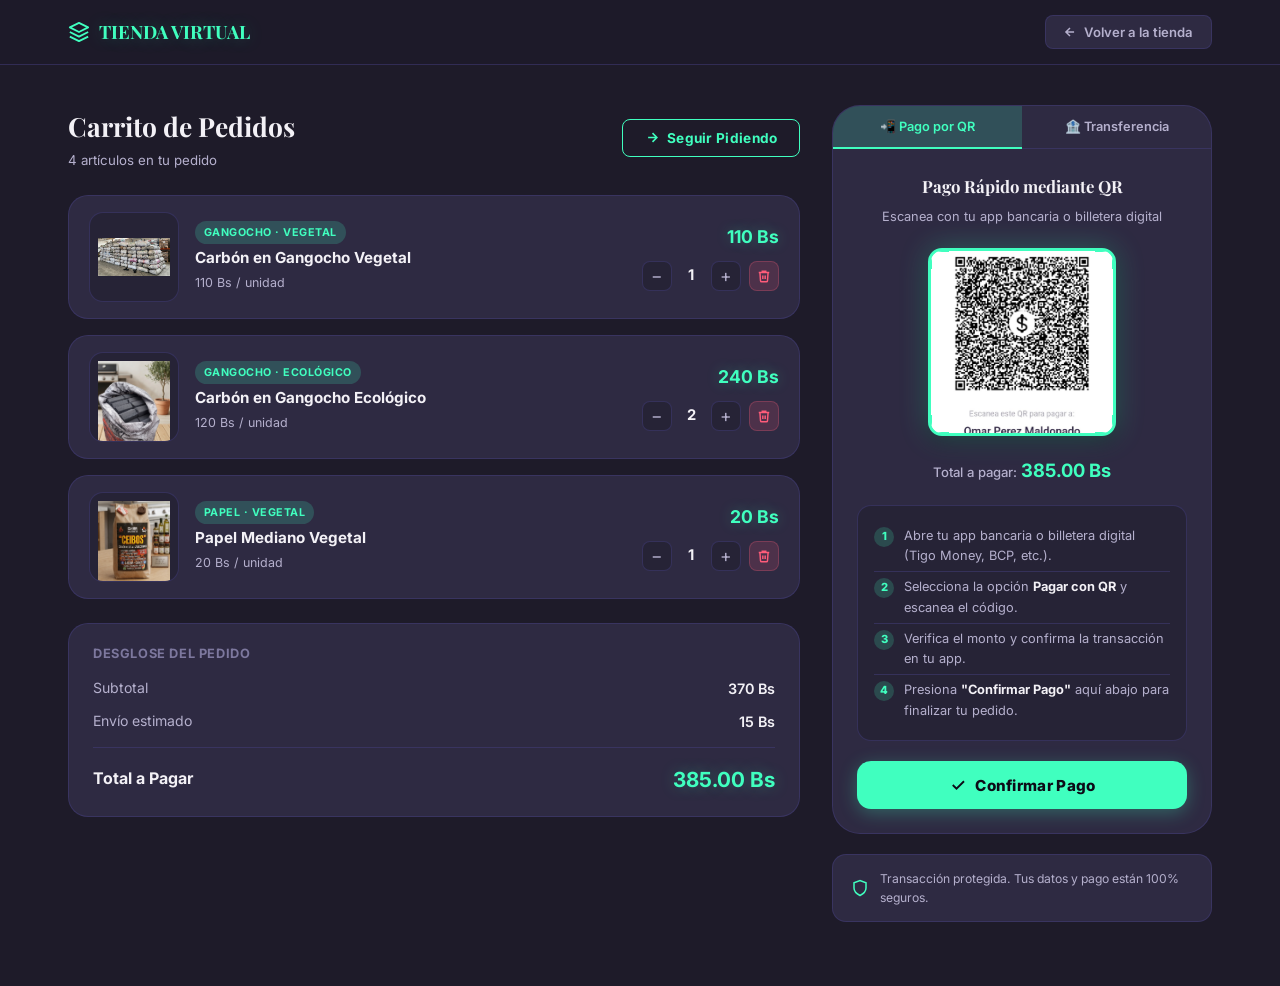
==== carrito.html @ f233c122 "primer commit con la nueva cuenta" ====
<!DOCTYPE html>
<html lang="es">
<head>
  <meta charset="UTF-8" />
  <meta name="viewport" content="width=device-width, initial-scale=1.0" />
  <title>Carrito de Pedidos — Carbón ECO</title>
  <link href="https://fonts.googleapis.com/css2?family=Playfair+Display:wght@600;700&family=Inter:wght@300;400;500;600;700&display=swap" rel="stylesheet" />
  <style>
    /* ═══════════════════════════════════════════════
       TOKENS & RESET
    ═══════════════════════════════════════════════ */
    :root {
      --bg:           #1e1b29;
      --surface:      #262336;
      --card:         #2e2a42;
      --card2:        #34304b;
      --border:       rgba(66,61,120,.55);
      --accent:       #40ffbf;
      --accent-dim:   rgba(64,255,191,.18);
      --accent-glow:  rgba(64,255,191,.28);
      --wa:           #25d366;
      --wa-hover:     #1ebe5a;
      --danger:       #ff5c7a;
      --danger-dim:   rgba(255,92,122,.15);
      --text:         #f3f1f6;
      --text-muted:   #b5b0cd;
      --text-dim:     #7d789e;
      --r-sm: 8px;  --r-md: 14px;  --r-lg: 20px;  --r-xl: 28px;
      --t: all .22s cubic-bezier(.4,0,.2,1);
      --shadow-md: 0 6px 20px rgba(0,0,0,.38);
      --shadow-lg: 0 16px 40px rgba(0,0,0,.52);
    }

    *, *::before, *::after { box-sizing: border-box; margin: 0; padding: 0; }
    html { scroll-behavior: smooth; }

    body {
      font-family: 'Inter', 'Segoe UI', Arial, sans-serif;
      background: var(--bg);
      color: var(--text);
      min-height: 100vh;
      line-height: 1.6;
    }

    img  { display: block; max-width: 100%; }
    a    { text-decoration: none; color: inherit; }
    button { cursor: pointer; font-family: inherit; border: none; }

    ::-webkit-scrollbar        { width: 5px; }
    ::-webkit-scrollbar-track  { background: var(--bg); }
    ::-webkit-scrollbar-thumb  { background: var(--border); border-radius: 99px; }

    /* ═══════════════════════════════════════════════
       HEADER
    ═══════════════════════════════════════════════ */
    .header {
      position: sticky; top: 0; z-index: 50;
      background: rgba(30,27,41,.88);
      backdrop-filter: blur(16px);
      border-bottom: 1px solid var(--border);
    }
    .header-inner {
      max-width: 1200px; margin: 0 auto;
      padding: 0 1.75rem; height: 64px;
      display: flex; align-items: center; justify-content: space-between; gap: 1rem;
    }
    .logo {
      display: flex; align-items: center; gap: .55rem;
      font-family: 'Playfair Display', serif;
      font-size: 1.15rem; font-weight: 700;
      color: var(--accent);
      text-shadow: 0 0 18px var(--accent-glow);
    }
    .logo svg { flex-shrink: 0; }

    .btn-back {
      display: inline-flex; align-items: center; gap: .45rem;
      padding: .5rem 1.1rem;
      background: var(--card); border: 1px solid var(--border);
      border-radius: var(--r-sm); color: var(--text-muted);
      font-size: .82rem; font-weight: 600;
      transition: var(--t);
    }
    .btn-back:hover {
      color: var(--text); border-color: var(--accent);
      background: var(--accent-dim);
    }

    /* ═══════════════════════════════════════════════
       LAYOUT PRINCIPAL
    ═══════════════════════════════════════════════ */
    .page-wrapper {
      max-width: 1200px; margin: 0 auto;
      padding: 2.5rem 1.75rem 4rem;
      display: grid;
      grid-template-columns: 1fr 380px;
      gap: 2rem;
      align-items: start;
    }

    /* ═══════════════════════════════════════════════
       COLUMNA IZQUIERDA — LISTA DE PRODUCTOS
    ═══════════════════════════════════════════════ */
    .col-carrito { display: flex; flex-direction: column; gap: 1.5rem; }

    .col-header {
      display: flex; align-items: center;
      justify-content: space-between; flex-wrap: wrap; gap: .75rem;
    }
    .col-titulo {
      font-family: 'Playfair Display', serif;
      font-size: 1.65rem; font-weight: 700; color: var(--text);
    }
    .col-subtitle { font-size: .83rem; color: var(--text-muted); margin-top: .15rem; }

    /* Botón "Seguir Pidiendo" */
    .btn-seguir {
      display: inline-flex; align-items: center; gap: .45rem;
      padding: .6rem 1.35rem;
      background: transparent;
      border: 1.5px solid var(--accent);
      border-radius: var(--r-sm);
      color: var(--accent); font-size: .85rem; font-weight: 700;
      letter-spacing: .3px;
      transition: var(--t);
    }
    .btn-seguir:hover {
      background: var(--accent-dim);
      box-shadow: 0 0 18px var(--accent-glow);
      transform: translateY(-1px);
    }
    .btn-seguir:active { transform: scale(.97); }

    /* ── Tarjeta de producto ── */
    .item-list { display: flex; flex-direction: column; gap: 1rem; }

    .item-card {
      display: grid;
      grid-template-columns: 90px 1fr auto;
      gap: 1rem; align-items: center;
      background: var(--card);
      border: 1px solid var(--border);
      border-radius: var(--r-lg);
      padding: 1rem 1.25rem;
      transition: var(--t);
      animation: slideIn .3s ease both;
    }
    .item-card:hover {
      border-color: rgba(64,255,191,.3);
      box-shadow: 0 4px 16px rgba(64,255,191,.08);
    }

    @keyframes slideIn {
      from { opacity: 0; transform: translateY(14px); }
      to   { opacity: 1; transform: translateY(0); }
    }

    /* Imagen del producto */
    .item-img-wrap {
      width: 90px; height: 90px;
      background: var(--surface);
      border-radius: var(--r-md);
      overflow: hidden;
      display: grid; place-items: center;
      border: 1px solid var(--border);
      flex-shrink: 0;
    }
    .item-img-wrap img {
      width: 100%; height: 100%;
      object-fit: contain; padding: 8px;
    }

    /* Información del ítem */
    .item-info { display: flex; flex-direction: column; gap: .3rem; }
    .item-badge {
      display: inline-block; padding: .18rem .55rem;
      background: var(--accent-dim); border-radius: 99px;
      font-size: .67rem; font-weight: 700; color: var(--accent);
      text-transform: uppercase; letter-spacing: .5px;
      width: fit-content;
    }
    .item-nombre {
      font-size: .95rem; font-weight: 700; color: var(--text); line-height: 1.3;
    }
    .item-precio-unit {
      font-size: .78rem; color: var(--text-muted);
    }

    /* Controles de cantidad + precio total del ítem */
    .item-actions {
      display: flex; flex-direction: column;
      align-items: flex-end; gap: .65rem;
    }
    .item-subtotal {
      font-size: 1.1rem; font-weight: 700; color: var(--accent);
      text-shadow: 0 0 14px var(--accent-glow);
    }

    .qty-ctrl {
      display: flex; align-items: center; gap: .35rem;
    }
    .qty-btn {
      width: 30px; height: 30px;
      background: var(--surface); border: 1px solid var(--border);
      border-radius: var(--r-sm); color: var(--text-muted);
      font-size: 1.1rem; line-height: 1;
      display: grid; place-items: center;
      transition: var(--t);
    }
    .qty-btn:hover {
      border-color: var(--accent); color: var(--accent);
      background: var(--accent-dim);
    }
    .qty-value {
      min-width: 28px; text-align: center;
      font-size: .92rem; font-weight: 700; color: var(--text);
    }

    .btn-delete {
      width: 30px; height: 30px;
      background: var(--danger-dim); border: 1px solid rgba(255,92,122,.25);
      border-radius: var(--r-sm); color: var(--danger);
      display: grid; place-items: center;
      transition: var(--t); flex-shrink: 0;
    }
    .btn-delete:hover {
      background: rgba(255,92,122,.3);
      border-color: var(--danger);
      transform: scale(1.1);
    }

    /* Estado vacío */
    .carrito-vacio {
      display: none; flex-direction: column; align-items: center;
      justify-content: center; gap: 1rem;
      background: var(--card); border: 1px dashed var(--border);
      border-radius: var(--r-xl); padding: 3.5rem 2rem;
      text-align: center; color: var(--text-dim);
    }
    .carrito-vacio p   { font-size: 1rem; font-weight: 500; color: var(--text-muted); }
    .carrito-vacio span { font-size: .82rem; }
    .carrito-vacio.visible { display: flex; }

    /* Resumen de totales */
    .resumen-card {
      background: var(--card);
      border: 1px solid var(--border);
      border-radius: var(--r-lg);
      padding: 1.25rem 1.5rem;
      display: flex; flex-direction: column; gap: .6rem;
    }
    .resumen-titulo {
      font-size: .8rem; font-weight: 700;
      color: var(--text-dim); text-transform: uppercase; letter-spacing: .6px;
      margin-bottom: .2rem;
    }
    .resumen-fila {
      display: flex; justify-content: space-between; align-items: center;
    }
    .resumen-label { font-size: .88rem; color: var(--text-muted); }
    .resumen-valor { font-size: .9rem; font-weight: 600; color: var(--text); }
    .resumen-divider {
      height: 1px; background: var(--border); margin: .3rem 0;
    }
    .resumen-total-label { font-size: 1rem; font-weight: 700; color: var(--text); }
    .resumen-total-valor {
      font-size: 1.3rem; font-weight: 700; color: var(--accent);
      text-shadow: 0 0 16px var(--accent-glow);
    }

    /* ═══════════════════════════════════════════════
       COLUMNA DERECHA — CHECKOUT + QR
    ═══════════════════════════════════════════════ */
    .col-checkout { display: flex; flex-direction: column; gap: 1.25rem; }

    .checkout-card {
      background: var(--card);
      border: 1px solid var(--border);
      border-radius: var(--r-xl);
      overflow: hidden;
    }

    .checkout-tabs {
      display: flex; border-bottom: 1px solid var(--border);
    }
    .tab-btn {
      flex: 1; padding: .8rem .5rem;
      background: transparent;
      font-size: .8rem; font-weight: 600;
      color: var(--text-muted); text-align: center;
      transition: var(--t);
      border-bottom: 2px solid transparent;
      margin-bottom: -1px;
    }
    .tab-btn.active {
      color: var(--accent);
      border-bottom-color: var(--accent);
      background: var(--accent-dim);
    }
    .tab-btn:hover:not(.active) { color: var(--text); background: var(--surface); }

    .tab-panel { display: none; padding: 1.5rem; }
    .tab-panel.active { display: block; }

    /* ── Panel QR ── */
    .qr-section {
      display: flex; flex-direction: column; align-items: center; gap: 1.25rem;
    }
    .qr-label {
      font-family: 'Playfair Display', serif;
      font-size: 1.05rem; font-weight: 700; color: var(--text);
      text-align: center;
    }
    .qr-sublabel {
      font-size: .8rem; color: var(--text-muted); text-align: center; margin-top: -.75rem;
    }
    .qr-wrap {
      position: relative; width: 188px; height: 188px;
      background: #fff;
      border-radius: var(--r-md);
      border: 3px solid var(--accent);
      box-shadow: 0 0 28px var(--accent-glow), var(--shadow-md);
      overflow: hidden; display: grid; place-items: center;
      flex-shrink: 0;
    }
    .qr-wrap img { width: 100%; height: 100%; object-fit: contain; }

    /* Esquinas decorativas del QR */
    .qr-corner {
      position: absolute; width: 20px; height: 20px;
      border-color: var(--accent); border-style: solid;
    }
    .qr-corner.tl { top: -2px; left: -2px;  border-width: 3px 0 0 3px; border-radius: 4px 0 0 0; }
    .qr-corner.tr { top: -2px; right: -2px; border-width: 3px 3px 0 0; border-radius: 0 4px 0 0; }
    .qr-corner.bl { bottom: -2px; left: -2px;  border-width: 0 0 3px 3px; border-radius: 0 0 0 4px; }
    .qr-corner.br { bottom: -2px; right: -2px; border-width: 0 3px 3px 0; border-radius: 0 0 4px 0; }

    .qr-instrucciones {
      background: var(--surface); border: 1px solid var(--border);
      border-radius: var(--r-md); padding: .9rem 1rem;
      width: 100%;
    }
    .qr-paso {
      display: flex; align-items: flex-start; gap: .65rem;
      font-size: .8rem; color: var(--text-muted); padding: .3rem 0;
    }
    .qr-paso + .qr-paso { border-top: 1px solid var(--border); }
    .paso-num {
      min-width: 20px; height: 20px; border-radius: 50%;
      background: var(--accent-dim); color: var(--accent);
      font-size: .7rem; font-weight: 800;
      display: grid; place-items: center; flex-shrink: 0; margin-top: 1px;
    }

    .qr-monto {
      font-size: .82rem; color: var(--text-muted);
      text-align: center; font-weight: 500;
    }
    .qr-monto strong { color: var(--accent); font-size: 1.15rem; }

    /* ── Panel Transferencia ── */
    .transfer-section { display: flex; flex-direction: column; gap: .9rem; }
    .transfer-field label {
      display: block; font-size: .73rem; font-weight: 700;
      color: var(--text-dim); text-transform: uppercase;
      letter-spacing: .5px; margin-bottom: .35rem;
    }
    .transfer-val {
      background: var(--surface); border: 1px solid var(--border);
      border-radius: var(--r-sm); padding: .65rem .9rem;
      font-size: .88rem; color: var(--text); font-weight: 500;
      display: flex; align-items: center; justify-content: space-between; gap: .5rem;
    }
    .copy-btn {
      background: var(--card2); border: 1px solid var(--border);
      border-radius: 6px; padding: .25rem .55rem;
      font-size: .7rem; color: var(--accent); font-weight: 700;
      transition: var(--t);
    }
    .copy-btn:hover { background: var(--accent-dim); }
    .copy-btn.copied { color: #25d366; border-color: #25d366; }

    /* ── Botón confirmar pago ── */
    .btn-confirmar {
      width: 100%; padding: .9rem 1.5rem;
      background: var(--accent); border: none;
      border-radius: var(--r-md); color: #0d0c18;
      font-size: .95rem; font-weight: 800;
      letter-spacing: .3px;
      display: flex; align-items: center; justify-content: center; gap: .55rem;
      transition: var(--t);
      box-shadow: 0 4px 18px var(--accent-glow);
    }
    .btn-confirmar:hover:not(:disabled) {
      background: #62ffe8;
      box-shadow: 0 6px 28px rgba(64,255,191,.5);
      transform: translateY(-2px);
    }
    .btn-confirmar:active { transform: scale(.97); }
    .btn-confirmar:disabled {
      background: var(--card2); color: var(--text-dim);
      box-shadow: none; cursor: not-allowed;
    }

    /* ── Overlay de pago recibido ── */
    .pago-overlay {
      display: none;
      position: fixed; inset: 0; z-index: 200;
      background: rgba(10,8,20,.82);
      backdrop-filter: blur(8px);
      align-items: center; justify-content: center;
    }
    .pago-overlay.visible { display: flex; }

    .pago-modal {
      background: var(--card);
      border: 1px solid var(--accent);
      border-radius: var(--r-xl);
      padding: 3rem 2.5rem;
      max-width: 420px; width: 90%;
      text-align: center;
      box-shadow: 0 0 60px var(--accent-glow), var(--shadow-lg);
      animation: popIn .45s cubic-bezier(.34,1.56,.64,1) both;
    }
    @keyframes popIn {
      from { opacity: 0; transform: scale(.82); }
      to   { opacity: 1; transform: scale(1); }
    }

    .pago-check {
      width: 72px; height: 72px;
      background: var(--accent-dim);
      border: 2px solid var(--accent);
      border-radius: 50%;
      display: grid; place-items: center;
      margin: 0 auto 1.25rem;
      animation: pulseCheck .6s ease .3s both;
    }
    @keyframes pulseCheck {
      from { transform: scale(0) rotate(-30deg); opacity: 0; }
      to   { transform: scale(1) rotate(0deg); opacity: 1; }
    }

    .pago-titulo {
      font-family: 'Playfair Display', serif;
      font-size: 1.6rem; font-weight: 700;
      color: var(--accent); margin-bottom: .5rem;
    }
    .pago-desc  { font-size: .88rem; color: var(--text-muted); margin-bottom: 1.5rem; }
    .pago-id    {
      font-size: .75rem; color: var(--text-dim);
      background: var(--surface); border: 1px solid var(--border);
      border-radius: var(--r-sm); padding: .45rem .9rem;
      display: inline-block; margin-bottom: 1.75rem;
      font-family: monospace; letter-spacing: .5px;
    }

    .btn-cerrar-modal {
      padding: .75rem 2rem;
      background: var(--accent); border: none;
      border-radius: var(--r-md); color: #0d0c18;
      font-weight: 800; font-size: .9rem;
      transition: var(--t);
    }
    .btn-cerrar-modal:hover { background: #62ffe8; transform: translateY(-1px); }

    /* Notificación toast */
    .toast {
      position: fixed; bottom: 2rem; left: 50%; transform: translateX(-50%) translateY(20px);
      background: var(--card2); border: 1px solid var(--accent);
      border-radius: var(--r-md); padding: .7rem 1.4rem;
      font-size: .85rem; font-weight: 600; color: var(--accent);
      box-shadow: var(--shadow-md);
      opacity: 0; transition: all .3s ease; pointer-events: none;
      white-space: nowrap; z-index: 300;
    }
    .toast.show {
      opacity: 1; transform: translateX(-50%) translateY(0);
    }

    /* ═══════════════════════════════════════════════
       RESPONSIVE
    ═══════════════════════════════════════════════ */
    @media (max-width: 860px) {
      .page-wrapper {
        grid-template-columns: 1fr;
        padding: 1.75rem 1.25rem 3rem;
      }
      .col-checkout { order: -1; } /* Checkout arriba en mobile */
    }
    @media (max-width: 520px) {
      .item-card {
        grid-template-columns: 72px 1fr;
        grid-template-rows: auto auto;
      }
      .item-actions { grid-column: 1 / -1; flex-direction: row; justify-content: space-between; }
      .item-img-wrap { width: 72px; height: 72px; }
    }
  </style>
</head>
<body>

  <!-- ════════════════ HEADER ════════════════ -->
  <header class="header">
    <div class="header-inner">
      <div class="logo">
        <svg width="22" height="22" viewBox="0 0 24 24" fill="none">
          <path d="M12 2L2 7L12 12L22 7L12 2Z" stroke="#40ffbf" stroke-width="2" stroke-linejoin="round"/>
          <path d="M2 17L12 22L22 17" stroke="#40ffbf" stroke-width="2" stroke-linejoin="round"/>
          <path d="M2 12L12 17L22 12" stroke="#40ffbf" stroke-width="2" stroke-linejoin="round"/>
        </svg>
        TIENDA VIRTUAL
      </div>
      <button class="btn-back" onclick="volverTienda()">
        <svg width="14" height="14" viewBox="0 0 24 24" fill="none" stroke="currentColor" stroke-width="2.5">
          <path d="M19 12H5M12 5l-7 7 7 7"/>
        </svg>
        Volver a la tienda
      </button>
    </div>
  </header>

  <!-- ════════════════ LAYOUT ════════════════ -->
  <div class="page-wrapper">

    <!-- ══════ COLUMNA IZQUIERDA ══════ -->
    <section class="col-carrito">

      <div class="col-header">
        <div>
          <h1 class="col-titulo">Carrito de Pedidos</h1>
          <p class="col-subtitle" id="resumen-cantidad">3 artículos en tu pedido</p>
        </div>
        <button class="btn-seguir" onclick="seguirPidiendo()">
          <svg width="15" height="15" viewBox="0 0 24 24" fill="none" stroke="currentColor" stroke-width="2.5">
            <path d="M5 12h14M12 5l7 7-7 7"/>
          </svg>
          Seguir Pidiendo
        </button>
      </div>

      <!-- Lista de productos -->
      <div class="item-list" id="item-list"></div>

      <!-- Estado vacío -->
      <div class="carrito-vacio" id="carrito-vacio">
        <svg width="52" height="52" viewBox="0 0 24 24" fill="none" stroke="currentColor" stroke-width="1.2" opacity=".35">
          <path d="M6 2L3 6v14a2 2 0 002 2h14a2 2 0 002-2V6l-3-4z"/>
          <line x1="3" y1="6" x2="21" y2="6"/>
          <path d="M16 10a4 4 0 01-8 0"/>
        </svg>
        <p>Tu carrito está vacío</p>
        <span>Agrega productos desde el catálogo ↗</span>
        <button class="btn-seguir" style="margin-top:.5rem" onclick="seguirPidiendo()">Ir al catálogo</button>
      </div>

      <!-- Resumen de totales -->
      <div class="resumen-card" id="resumen-card">
        <p class="resumen-titulo">Desglose del pedido</p>

        <div class="resumen-fila">
          <span class="resumen-label">Subtotal</span>
          <span class="resumen-valor" id="val-subtotal">—</span>
        </div>
        <div class="resumen-fila">
          <span class="resumen-label">Envío estimado</span>
          <span class="resumen-valor" id="val-envio">—</span>
        </div>
       
        <div class="resumen-divider"></div>

        <div class="resumen-fila">
          <span class="resumen-total-label">Total a Pagar</span>
          <span class="resumen-total-valor" id="val-total">—</span>
        </div>
      </div>

    </section>

    <!-- ══════ COLUMNA DERECHA — CHECKOUT ══════ -->
    <aside class="col-checkout">

      <div class="checkout-card">

        <!-- Tabs -->
        <div class="checkout-tabs">
          <button class="tab-btn active" data-tab="qr">
            📲 Pago por QR
          </button>
          <button class="tab-btn" data-tab="transferencia">
            🏦 Transferencia
          </button>
        </div>

        <!-- ── Panel QR ── -->
        <div class="tab-panel active" id="tab-qr">
          <div class="qr-section">
            <p class="qr-label">Pago Rápido mediante QR</p>
            <p class="qr-sublabel">Escanea con tu app bancaria o billetera digital</p>

            <!-- QR real generado con la API pública de QR Server -->
            <div class="qr-wrap">
              <img
                src="img/qr.jpeg"
                alt="Código QR de pago"
                width="184" height="184"
                onerror="this.src='https://via.placeholder.com/184x184/ffffff/0d0c18?text=QR+PAGO'"
              />
              <span class="qr-corner tl"></span>
              <span class="qr-corner tr"></span>
              <span class="qr-corner bl"></span>
              <span class="qr-corner br"></span>
            </div>

            <p class="qr-monto">
              Total a pagar: <strong id="qr-total">—</strong>
            </p>

            <div class="qr-instrucciones">
              <div class="qr-paso">
                <span class="paso-num">1</span>
                <span>Abre tu app bancaria o billetera digital (Tigo Money, BCP, etc.).</span>
              </div>
              <div class="qr-paso">
                <span class="paso-num">2</span>
                <span>Selecciona la opción <strong style="color:var(--text)">Pagar con QR</strong> y escanea el código.</span>
              </div>
              <div class="qr-paso">
                <span class="paso-num">3</span>
                <span>Verifica el monto y confirma la transacción en tu app.</span>
              </div>
              <div class="qr-paso">
                <span class="paso-num">4</span>
                <span>Presiona <strong style="color:var(--text)">"Confirmar Pago"</strong> aquí abajo para finalizar tu pedido.</span>
              </div>
            </div>

            <button class="btn-confirmar" id="btn-confirmar-qr" onclick="confirmarPago()">
              <svg width="18" height="18" viewBox="0 0 24 24" fill="none" stroke="currentColor" stroke-width="2.5">
                <path d="M5 12l5 5L20 7"/>
              </svg>
              Confirmar Pago
            </button>
          </div>
        </div>

        <!-- ── Panel Transferencia ── -->
        <div class="tab-panel" id="tab-transferencia">
          <div class="transfer-section">
            <p style="font-size:.82rem;color:var(--text-muted);margin-bottom:.25rem">
              Realiza la transferencia a la cuenta indicada y luego confirma tu pedido.
            </p>

            <div class="transfer-field">
              <label>Banco</label>
              <div class="transfer-val"> Yape  — Bolivia</div>
            </div>
            <div class="transfer-field">
              <label>Titular</label>
              <div class="transfer-val">Tienda Virtual de Carbón </div>
            </div>
            <div class="transfer-field">
              <label>N° de Cuenta</label>
              <div class="transfer-val">
                76908555
                <button class="copy-btn" onclick="copiarTexto(this, '1000-1234-5678-90')">Copiar</button>
              </div>
            </div>
            <div class="transfer-field">
              <label>Referencia / Concepto</label>
              <div class="transfer-val">
                <span id="ref-pedido">PEDIDOS</span>
                <button class="copy-btn" onclick="copiarTexto(this, document.getElementById('ref-pedido').textContent)">Copiar</button>
              </div>
            </div>
            <div class="transfer-field">
              <label>Monto exacto</label>
              <div class="transfer-val" style="color:var(--accent);font-weight:700;font-size:1rem">
                <span id="transfer-total">—</span>
                <button class="copy-btn" onclick="copiarTexto(this, document.getElementById('transfer-total').textContent)">Copiar</button>
              </div>
            </div>

            <button class="btn-confirmar" id="btn-confirmar-transfer" onclick="confirmarPago()">
              <svg width="18" height="18" viewBox="0 0 24 24" fill="none" stroke="currentColor" stroke-width="2.5">
                <path d="M5 12l5 5L20 7"/>
              </svg>
              Confirmar Pago
            </button>
          </div>
        </div>

      </div><!-- /checkout-card -->

      <!-- Info de seguridad -->
      <div style="
        background:var(--card); border:1px solid var(--border);
        border-radius:var(--r-md); padding:.85rem 1.1rem;
        display:flex; align-items:center; gap:.7rem;
        font-size:.76rem; color:var(--text-muted);
      ">
        <svg width="18" height="18" viewBox="0 0 24 24" fill="none" stroke="#40ffbf" stroke-width="2" style="flex-shrink:0">
          <path d="M12 22s8-4 8-10V5l-8-3-8 3v7c0 6 8 10 8 10z"/>
        </svg>
        <span>Transacción protegida. Tus datos y pago están 100% seguros.</span>
      </div>

    </aside>
  </div><!-- /page-wrapper -->

  <!-- ════════════════ MODAL PAGO RECIBIDO ════════════════ -->
  <div class="pago-overlay" id="pago-overlay">
    <div class="pago-modal">
      <div class="pago-check">
        <svg width="32" height="32" viewBox="0 0 24 24" fill="none" stroke="#40ffbf" stroke-width="3">
          <path d="M5 12l5 5L20 7"/>
        </svg>
      </div>
      <h2 class="pago-titulo">¡Pago Recibido!</h2>
      <p class="pago-desc">
        Tu pedido ha sido registrado con éxito. Nos comunicaremos contigo
        pronto para coordinar la <strong>entrega</strong>. ¡Gracias por tu compra!
      </p>
      <div class="pago-id" id="pago-id-ref">TXN-ECO-000000</div>
      <button class="btn-cerrar-modal" onclick="cerrarModal()">Entendido, ¡gracias!</button>
    </div>
  </div>

  <!-- ════════════════ TOAST ════════════════ -->
  <div class="toast" id="toast"></div>

  <!-- ════════════════ JAVASCRIPT ════════════════ -->
  <script>
    'use strict';

    /* ─── DATOS INICIALES ─── */
    const ENVIO_FIJO  = 15;  // Bs
    const IMP_TASA    = 0.13; // 13 %

    let productos = [
      {
        id: 1,
        nombre: 'Carbón en Gangocho Vegetal',
        categoria: 'Gangocho · Vegetal',
        precio: 110,
        qty: 1,
        img: 'img/carbon_vegetal_gangocho.png',
        imgFallback: 'https://placehold.co/90x90/262336/40ffbf?text=C.Vegetal',
      },
      {
        id: 2,
        nombre: 'Carbón en Gangocho Ecológico',
        categoria: 'Gangocho · Ecológico',
        precio: 120,
        qty: 2,
        img: 'img/gangocho_ecologico.png',
        imgFallback: 'https://placehold.co/90x90/262336/40ffbf?text=C.Eco',
      },
      {
        id: 3,
        nombre: 'Papel Mediano Vegetal',
        categoria: 'Papel · Vegetal',
        precio: 20,
        qty: 1,
        img: 'img/carbon_papel_vegetal.png',
        imgFallback: 'https://placehold.co/90x90/262336/40ffbf?text=Papel',
      },
    ];

    /* ─── RENDER COMPLETO ─── */
    function render() {
      const lista  = document.getElementById('item-list');
      const vacio  = document.getElementById('carrito-vacio');
      const resumen = document.getElementById('resumen-card');

      lista.innerHTML = '';

      if (productos.length === 0) {
        vacio.classList.add('visible');
        resumen.style.display = 'none';
        actualizarTotales();
        return;
      }

      vacio.classList.remove('visible');
      resumen.style.display = '';

      productos.forEach((p) => {
        const card = document.createElement('div');
        card.className = 'item-card';
        card.dataset.id = p.id;
        card.innerHTML = `
          <div class="item-img-wrap">
            <img
              src="${p.img}"
              alt="${p.nombre}"
              onerror="this.src='${p.imgFallback}'"
            />
          </div>
          <div class="item-info">
            <span class="item-badge">${p.categoria}</span>
            <p class="item-nombre">${p.nombre}</p>
            <span class="item-precio-unit">${p.precio} Bs / unidad</span>
          </div>
          <div class="item-actions">
            <span class="item-subtotal">${(p.precio * p.qty).toFixed(0)} Bs</span>
            <div style="display:flex;align-items:center;gap:.5rem">
              <div class="qty-ctrl">
                <button class="qty-btn" onclick="cambiarQty(${p.id}, -1)" aria-label="Disminuir cantidad">−</button>
                <span class="qty-value">${p.qty}</span>
                <button class="qty-btn" onclick="cambiarQty(${p.id}, +1)" aria-label="Aumentar cantidad">+</button>
              </div>
              <button class="btn-delete" onclick="eliminarProducto(${p.id})" aria-label="Eliminar producto">
                <svg width="14" height="14" viewBox="0 0 24 24" fill="none" stroke="currentColor" stroke-width="2.5">
                  <polyline points="3 6 5 6 21 6"/>
                  <path d="M19 6l-1 14a2 2 0 01-2 2H8a2 2 0 01-2-2L5 6"/>
                  <path d="M10 11v6M14 11v6"/>
                  <path d="M9 6V4h6v2"/>
                </svg>
              </button>
            </div>
          </div>
        `;
        lista.appendChild(card);
      });

      actualizarTotales();
    }

    /* ─── CALCULAR Y MOSTRAR TOTALES ─── */
    function actualizarTotales() {
      const subtotal   = productos.reduce((s, p) => s + p.precio * p.qty, 0);
      const envio      = productos.length > 0 ? ENVIO_FIJO : 0;
      const impuestos  = subtotal * IMP_TASA;
      const total      = subtotal + envio;
      const totalItems = productos.reduce((s, p) => s + p.qty, 0);

      // Resumen textual
      document.getElementById('resumen-cantidad').textContent =
        totalItems === 0
          ? 'Tu carrito está vacío'
          : `${totalItems} artículo${totalItems !== 1 ? 's' : ''} en tu pedido`;

      set('val-subtotal',  `${subtotal.toFixed(0)} Bs`);
      set('val-envio',     `${envio.toFixed(0)} Bs`);
      set('val-total',     `${total.toFixed(2)} Bs`);
      set('qr-total',      `${total.toFixed(2)} Bs`);
      set('transfer-total',`${total.toFixed(2)} Bs`);

      // Habilitar / deshabilitar botones de confirmar pago
      const disabled = productos.length === 0;
      ['btn-confirmar-qr', 'btn-confirmar-transfer'].forEach((id) => {
        const btn = document.getElementById(id);
        if (btn) btn.disabled = disabled;
      });
    }

    function set(id, val) {
      const el = document.getElementById(id);
      if (el) el.textContent = val;
    }

    /* ─── CAMBIAR CANTIDAD ─── */
    function cambiarQty(id, delta) {
      const p = productos.find((x) => x.id === id);
      if (!p) return;

      p.qty = Math.max(1, p.qty + delta);
      render();
    }

    /* ─── ELIMINAR PRODUCTO ─── */
    function eliminarProducto(id) {
      const card = document.querySelector(`.item-card[data-id="${id}"]`);
      if (card) {
        card.style.transition = 'opacity .25s ease, transform .25s ease';
        card.style.opacity    = '0';
        card.style.transform  = 'translateX(24px)';
        setTimeout(() => {
          productos = productos.filter((p) => p.id !== id);
          render();
          mostrarToast('Producto eliminado del carrito');
        }, 260);
      }
    }

    /* ─── TABS ─── */
    document.querySelectorAll('.tab-btn').forEach((btn) => {
      btn.addEventListener('click', () => {
        document.querySelectorAll('.tab-btn').forEach((b) => b.classList.remove('active'));
        document.querySelectorAll('.tab-panel').forEach((p) => p.classList.remove('active'));
        btn.classList.add('active');
        document.getElementById('tab-' + btn.dataset.tab).classList.add('active');
      });
    });

    /* ─── CONFIRMAR PAGO ─── */
    function confirmarPago() {
      // Generar referencia aleatoria de transacción
      const ref = 'TXN-ECO-' + Math.random().toString(36).slice(2,8).toUpperCase();
      document.getElementById('pago-id-ref').textContent = ref;
      document.getElementById('pago-overlay').classList.add('visible');
    }

    function cerrarModal() {
      document.getElementById('pago-overlay').classList.remove('visible');
      // Vaciar el carrito tras confirmación
      productos = [];
      render();
      mostrarToast('¡Pedido confirmado! Gracias por tu compra 🎉');
    }

    /* ─── VOLVER A TIENDA ─── */
    function volverTienda() {
      mostrarToast('Regresando a la tienda…');
      setTimeout(() => {
        // Si index.html está en la misma carpeta, navegamos; si no, toast informativo
        if (window.location.pathname.includes('carrito')) {
          window.location.href = 'index.html';
        }
      }, 800);
    }

    /* ─── SEGUIR PIDIENDO ─── */
    function seguirPidiendo() {
      mostrarToast('📦 Volviendo al catálogo para agregar más productos…');
      setTimeout(() => {
        window.location.href = 'index.html#catalogo';
      }, 900);
    }

    /* ─── COPIAR AL PORTAPAPELES ─── */
    function copiarTexto(btn, texto) {
      navigator.clipboard.writeText(texto).then(() => {
        btn.textContent = '✓ Copiado';
        btn.classList.add('copied');
        setTimeout(() => {
          btn.textContent = 'Copiar';
          btn.classList.remove('copied');
        }, 2000);
      }).catch(() => {
        mostrarToast('No se pudo copiar. Copia manualmente.');
      });
    }

    /* ─── TOAST ─── */
    let toastTimer;
    function mostrarToast(msg) {
      const t = document.getElementById('toast');
      t.textContent = msg;
      t.classList.add('show');
      clearTimeout(toastTimer);
      toastTimer = setTimeout(() => t.classList.remove('show'), 3000);
    }

    /* ─── INICIO ─── */
    render();
  </script>
</body>
</html>
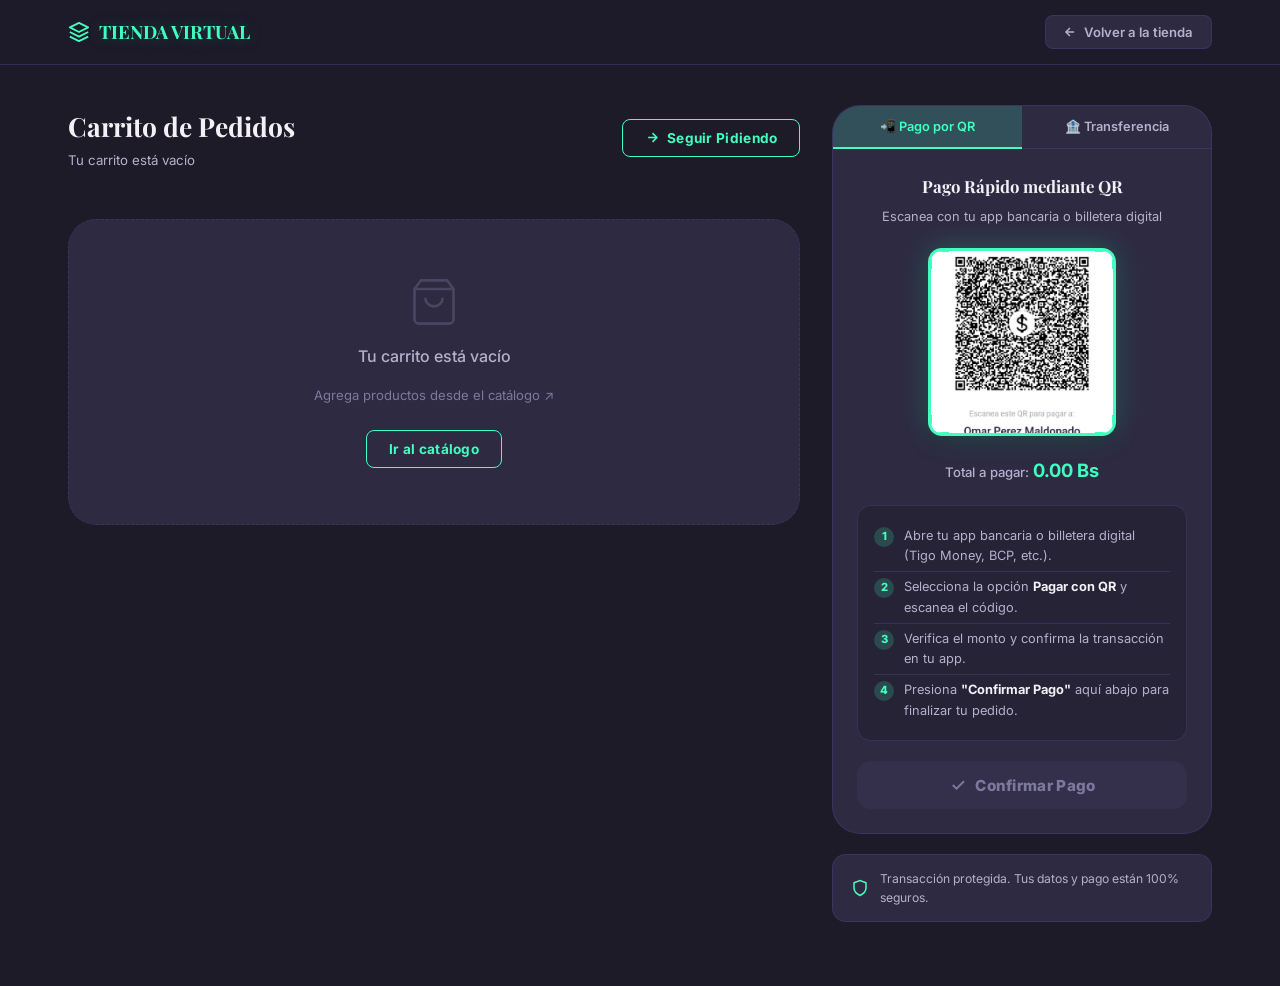
==== commit 956fe9d2: "primer commit con la nueva cuenta" ====
--- a/carrito.html
+++ b/carrito.html
@@ -1,795 +1,1237 @@
-<!DOCTYPE html>
+<!doctype html>
 <html lang="es">
-<head>
-  <meta charset="UTF-8" />
-  <meta name="viewport" content="width=device-width, initial-scale=1.0" />
-  <title>Carrito de Pedidos — Carbón ECO</title>
-  <link href="https://fonts.googleapis.com/css2?family=Playfair+Display:wght@600;700&family=Inter:wght@300;400;500;600;700&display=swap" rel="stylesheet" />
-  <style>
-    /* ═══════════════════════════════════════════════
+  <head>
+    <meta charset="UTF-8" />
+    <meta name="viewport" content="width=device-width, initial-scale=1.0" />
+    <title>Carrito de Pedidos — Carbón ECO</title>
+    <link
+      href="https://fonts.googleapis.com/css2?family=Playfair+Display:wght@600;700&family=Inter:wght@300;400;500;600;700&display=swap"
+      rel="stylesheet"
+    />
+    <style>
+      /* ═══════════════════════════════════════════════
        TOKENS & RESET
     ═══════════════════════════════════════════════ */
-    :root {
-      --bg:           #1e1b29;
-      --surface:      #262336;
-      --card:         #2e2a42;
-      --card2:        #34304b;
-      --border:       rgba(66,61,120,.55);
-      --accent:       #40ffbf;
-      --accent-dim:   rgba(64,255,191,.18);
-      --accent-glow:  rgba(64,255,191,.28);
-      --wa:           #25d366;
-      --wa-hover:     #1ebe5a;
-      --danger:       #ff5c7a;
-      --danger-dim:   rgba(255,92,122,.15);
-      --text:         #f3f1f6;
-      --text-muted:   #b5b0cd;
-      --text-dim:     #7d789e;
-      --r-sm: 8px;  --r-md: 14px;  --r-lg: 20px;  --r-xl: 28px;
-      --t: all .22s cubic-bezier(.4,0,.2,1);
-      --shadow-md: 0 6px 20px rgba(0,0,0,.38);
-      --shadow-lg: 0 16px 40px rgba(0,0,0,.52);
-    }
-
-    *, *::before, *::after { box-sizing: border-box; margin: 0; padding: 0; }
-    html { scroll-behavior: smooth; }
-
-    body {
-      font-family: 'Inter', 'Segoe UI', Arial, sans-serif;
-      background: var(--bg);
-      color: var(--text);
-      min-height: 100vh;
-      line-height: 1.6;
-    }
-
-    img  { display: block; max-width: 100%; }
-    a    { text-decoration: none; color: inherit; }
-    button { cursor: pointer; font-family: inherit; border: none; }
-
-    ::-webkit-scrollbar        { width: 5px; }
-    ::-webkit-scrollbar-track  { background: var(--bg); }
-    ::-webkit-scrollbar-thumb  { background: var(--border); border-radius: 99px; }
-
-    /* ═══════════════════════════════════════════════
+      :root {
+        --bg: #1e1b29;
+        --surface: #262336;
+        --card: #2e2a42;
+        --card2: #34304b;
+        --border: rgba(66, 61, 120, 0.55);
+        --accent: #40ffbf;
+        --accent-dim: rgba(64, 255, 191, 0.18);
+        --accent-glow: rgba(64, 255, 191, 0.28);
+        --wa: #25d366;
+        --wa-hover: #1ebe5a;
+        --danger: #ff5c7a;
+        --danger-dim: rgba(255, 92, 122, 0.15);
+        --text: #f3f1f6;
+        --text-muted: #b5b0cd;
+        --text-dim: #7d789e;
+        --r-sm: 8px;
+        --r-md: 14px;
+        --r-lg: 20px;
+        --r-xl: 28px;
+        --t: all 0.22s cubic-bezier(0.4, 0, 0.2, 1);
+        --shadow-md: 0 6px 20px rgba(0, 0, 0, 0.38);
+        --shadow-lg: 0 16px 40px rgba(0, 0, 0, 0.52);
+      }
+
+      *,
+      *::before,
+      *::after {
+        box-sizing: border-box;
+        margin: 0;
+        padding: 0;
+      }
+      html {
+        scroll-behavior: smooth;
+      }
+
+      body {
+        font-family: "Inter", "Segoe UI", Arial, sans-serif;
+        background: var(--bg);
+        color: var(--text);
+        min-height: 100vh;
+        line-height: 1.6;
+      }
+
+      img {
+        display: block;
+        max-width: 100%;
+      }
+      a {
+        text-decoration: none;
+        color: inherit;
+      }
+      button {
+        cursor: pointer;
+        font-family: inherit;
+        border: none;
+      }
+
+      ::-webkit-scrollbar {
+        width: 5px;
+      }
+      ::-webkit-scrollbar-track {
+        background: var(--bg);
+      }
+      ::-webkit-scrollbar-thumb {
+        background: var(--border);
+        border-radius: 99px;
+      }
+
+      /* ═══════════════════════════════════════════════
        HEADER
     ═══════════════════════════════════════════════ */
-    .header {
-      position: sticky; top: 0; z-index: 50;
-      background: rgba(30,27,41,.88);
-      backdrop-filter: blur(16px);
-      border-bottom: 1px solid var(--border);
-    }
-    .header-inner {
-      max-width: 1200px; margin: 0 auto;
-      padding: 0 1.75rem; height: 64px;
-      display: flex; align-items: center; justify-content: space-between; gap: 1rem;
-    }
-    .logo {
-      display: flex; align-items: center; gap: .55rem;
-      font-family: 'Playfair Display', serif;
-      font-size: 1.15rem; font-weight: 700;
-      color: var(--accent);
-      text-shadow: 0 0 18px var(--accent-glow);
-    }
-    .logo svg { flex-shrink: 0; }
-
-    .btn-back {
-      display: inline-flex; align-items: center; gap: .45rem;
-      padding: .5rem 1.1rem;
-      background: var(--card); border: 1px solid var(--border);
-      border-radius: var(--r-sm); color: var(--text-muted);
-      font-size: .82rem; font-weight: 600;
-      transition: var(--t);
-    }
-    .btn-back:hover {
-      color: var(--text); border-color: var(--accent);
-      background: var(--accent-dim);
-    }
-
-    /* ═══════════════════════════════════════════════
+      .header {
+        position: sticky;
+        top: 0;
+        z-index: 50;
+        background: rgba(30, 27, 41, 0.88);
+        backdrop-filter: blur(16px);
+        border-bottom: 1px solid var(--border);
+      }
+      .header-inner {
+        max-width: 1200px;
+        margin: 0 auto;
+        padding: 0 1.75rem;
+        height: 64px;
+        display: flex;
+        align-items: center;
+        justify-content: space-between;
+        gap: 1rem;
+      }
+      .logo {
+        display: flex;
+        align-items: center;
+        gap: 0.55rem;
+        font-family: "Playfair Display", serif;
+        font-size: 1.15rem;
+        font-weight: 700;
+        color: var(--accent);
+        text-shadow: 0 0 18px var(--accent-glow);
+      }
+      .logo svg {
+        flex-shrink: 0;
+      }
+
+      .btn-back {
+        display: inline-flex;
+        align-items: center;
+        gap: 0.45rem;
+        padding: 0.5rem 1.1rem;
+        background: var(--card);
+        border: 1px solid var(--border);
+        border-radius: var(--r-sm);
+        color: var(--text-muted);
+        font-size: 0.82rem;
+        font-weight: 600;
+        transition: var(--t);
+      }
+      .btn-back:hover {
+        color: var(--text);
+        border-color: var(--accent);
+        background: var(--accent-dim);
+      }
+
+      /* ═══════════════════════════════════════════════
        LAYOUT PRINCIPAL
     ═══════════════════════════════════════════════ */
-    .page-wrapper {
-      max-width: 1200px; margin: 0 auto;
-      padding: 2.5rem 1.75rem 4rem;
-      display: grid;
-      grid-template-columns: 1fr 380px;
-      gap: 2rem;
-      align-items: start;
-    }
-
-    /* ═══════════════════════════════════════════════
+      .page-wrapper {
+        max-width: 1200px;
+        margin: 0 auto;
+        padding: 2.5rem 1.75rem 4rem;
+        display: grid;
+        grid-template-columns: 1fr 380px;
+        gap: 2rem;
+        align-items: start;
+      }
+
+      /* ═══════════════════════════════════════════════
        COLUMNA IZQUIERDA — LISTA DE PRODUCTOS
     ═══════════════════════════════════════════════ */
-    .col-carrito { display: flex; flex-direction: column; gap: 1.5rem; }
-
-    .col-header {
-      display: flex; align-items: center;
-      justify-content: space-between; flex-wrap: wrap; gap: .75rem;
-    }
-    .col-titulo {
-      font-family: 'Playfair Display', serif;
-      font-size: 1.65rem; font-weight: 700; color: var(--text);
-    }
-    .col-subtitle { font-size: .83rem; color: var(--text-muted); margin-top: .15rem; }
-
-    /* Botón "Seguir Pidiendo" */
-    .btn-seguir {
-      display: inline-flex; align-items: center; gap: .45rem;
-      padding: .6rem 1.35rem;
-      background: transparent;
-      border: 1.5px solid var(--accent);
-      border-radius: var(--r-sm);
-      color: var(--accent); font-size: .85rem; font-weight: 700;
-      letter-spacing: .3px;
-      transition: var(--t);
-    }
-    .btn-seguir:hover {
-      background: var(--accent-dim);
-      box-shadow: 0 0 18px var(--accent-glow);
-      transform: translateY(-1px);
-    }
-    .btn-seguir:active { transform: scale(.97); }
-
-    /* ── Tarjeta de producto ── */
-    .item-list { display: flex; flex-direction: column; gap: 1rem; }
-
-    .item-card {
-      display: grid;
-      grid-template-columns: 90px 1fr auto;
-      gap: 1rem; align-items: center;
-      background: var(--card);
-      border: 1px solid var(--border);
-      border-radius: var(--r-lg);
-      padding: 1rem 1.25rem;
-      transition: var(--t);
-      animation: slideIn .3s ease both;
-    }
-    .item-card:hover {
-      border-color: rgba(64,255,191,.3);
-      box-shadow: 0 4px 16px rgba(64,255,191,.08);
-    }
-
-    @keyframes slideIn {
-      from { opacity: 0; transform: translateY(14px); }
-      to   { opacity: 1; transform: translateY(0); }
-    }
-
-    /* Imagen del producto */
-    .item-img-wrap {
-      width: 90px; height: 90px;
-      background: var(--surface);
-      border-radius: var(--r-md);
-      overflow: hidden;
-      display: grid; place-items: center;
-      border: 1px solid var(--border);
-      flex-shrink: 0;
-    }
-    .item-img-wrap img {
-      width: 100%; height: 100%;
-      object-fit: contain; padding: 8px;
-    }
-
-    /* Información del ítem */
-    .item-info { display: flex; flex-direction: column; gap: .3rem; }
-    .item-badge {
-      display: inline-block; padding: .18rem .55rem;
-      background: var(--accent-dim); border-radius: 99px;
-      font-size: .67rem; font-weight: 700; color: var(--accent);
-      text-transform: uppercase; letter-spacing: .5px;
-      width: fit-content;
-    }
-    .item-nombre {
-      font-size: .95rem; font-weight: 700; color: var(--text); line-height: 1.3;
-    }
-    .item-precio-unit {
-      font-size: .78rem; color: var(--text-muted);
-    }
-
-    /* Controles de cantidad + precio total del ítem */
-    .item-actions {
-      display: flex; flex-direction: column;
-      align-items: flex-end; gap: .65rem;
-    }
-    .item-subtotal {
-      font-size: 1.1rem; font-weight: 700; color: var(--accent);
-      text-shadow: 0 0 14px var(--accent-glow);
-    }
-
-    .qty-ctrl {
-      display: flex; align-items: center; gap: .35rem;
-    }
-    .qty-btn {
-      width: 30px; height: 30px;
-      background: var(--surface); border: 1px solid var(--border);
-      border-radius: var(--r-sm); color: var(--text-muted);
-      font-size: 1.1rem; line-height: 1;
-      display: grid; place-items: center;
-      transition: var(--t);
-    }
-    .qty-btn:hover {
-      border-color: var(--accent); color: var(--accent);
-      background: var(--accent-dim);
-    }
-    .qty-value {
-      min-width: 28px; text-align: center;
-      font-size: .92rem; font-weight: 700; color: var(--text);
-    }
-
-    .btn-delete {
-      width: 30px; height: 30px;
-      background: var(--danger-dim); border: 1px solid rgba(255,92,122,.25);
-      border-radius: var(--r-sm); color: var(--danger);
-      display: grid; place-items: center;
-      transition: var(--t); flex-shrink: 0;
-    }
-    .btn-delete:hover {
-      background: rgba(255,92,122,.3);
-      border-color: var(--danger);
-      transform: scale(1.1);
-    }
-
-    /* Estado vacío */
-    .carrito-vacio {
-      display: none; flex-direction: column; align-items: center;
-      justify-content: center; gap: 1rem;
-      background: var(--card); border: 1px dashed var(--border);
-      border-radius: var(--r-xl); padding: 3.5rem 2rem;
-      text-align: center; color: var(--text-dim);
-    }
-    .carrito-vacio p   { font-size: 1rem; font-weight: 500; color: var(--text-muted); }
-    .carrito-vacio span { font-size: .82rem; }
-    .carrito-vacio.visible { display: flex; }
-
-    /* Resumen de totales */
-    .resumen-card {
-      background: var(--card);
-      border: 1px solid var(--border);
-      border-radius: var(--r-lg);
-      padding: 1.25rem 1.5rem;
-      display: flex; flex-direction: column; gap: .6rem;
-    }
-    .resumen-titulo {
-      font-size: .8rem; font-weight: 700;
-      color: var(--text-dim); text-transform: uppercase; letter-spacing: .6px;
-      margin-bottom: .2rem;
-    }
-    .resumen-fila {
-      display: flex; justify-content: space-between; align-items: center;
-    }
-    .resumen-label { font-size: .88rem; color: var(--text-muted); }
-    .resumen-valor { font-size: .9rem; font-weight: 600; color: var(--text); }
-    .resumen-divider {
-      height: 1px; background: var(--border); margin: .3rem 0;
-    }
-    .resumen-total-label { font-size: 1rem; font-weight: 700; color: var(--text); }
-    .resumen-total-valor {
-      font-size: 1.3rem; font-weight: 700; color: var(--accent);
-      text-shadow: 0 0 16px var(--accent-glow);
-    }
-
-    /* ═══════════════════════════════════════════════
+      .col-carrito {
+        display: flex;
+        flex-direction: column;
+        gap: 1.5rem;
+      }
+
+      .col-header {
+        display: flex;
+        align-items: center;
+        justify-content: space-between;
+        flex-wrap: wrap;
+        gap: 0.75rem;
+      }
+      .col-titulo {
+        font-family: "Playfair Display", serif;
+        font-size: 1.65rem;
+        font-weight: 700;
+        color: var(--text);
+      }
+      .col-subtitle {
+        font-size: 0.83rem;
+        color: var(--text-muted);
+        margin-top: 0.15rem;
+      }
+
+      /* Botón "Seguir Pidiendo" */
+      .btn-seguir {
+        display: inline-flex;
+        align-items: center;
+        gap: 0.45rem;
+        padding: 0.6rem 1.35rem;
+        background: transparent;
+        border: 1.5px solid var(--accent);
+        border-radius: var(--r-sm);
+        color: var(--accent);
+        font-size: 0.85rem;
+        font-weight: 700;
+        letter-spacing: 0.3px;
+        transition: var(--t);
+      }
+      .btn-seguir:hover {
+        background: var(--accent-dim);
+        box-shadow: 0 0 18px var(--accent-glow);
+        transform: translateY(-1px);
+      }
+      .btn-seguir:active {
+        transform: scale(0.97);
+      }
+
+      /* ── Tarjeta de producto ── */
+      .item-list {
+        display: flex;
+        flex-direction: column;
+        gap: 1rem;
+      }
+
+      .item-card {
+        display: grid;
+        grid-template-columns: 90px 1fr auto;
+        gap: 1rem;
+        align-items: center;
+        background: var(--card);
+        border: 1px solid var(--border);
+        border-radius: var(--r-lg);
+        padding: 1rem 1.25rem;
+        transition: var(--t);
+        animation: slideIn 0.3s ease both;
+      }
+      .item-card:hover {
+        border-color: rgba(64, 255, 191, 0.3);
+        box-shadow: 0 4px 16px rgba(64, 255, 191, 0.08);
+      }
+
+      @keyframes slideIn {
+        from {
+          opacity: 0;
+          transform: translateY(14px);
+        }
+        to {
+          opacity: 1;
+          transform: translateY(0);
+        }
+      }
+
+      /* Imagen del producto */
+      .item-img-wrap {
+        width: 90px;
+        height: 90px;
+        background: var(--surface);
+        border-radius: var(--r-md);
+        overflow: hidden;
+        display: grid;
+        place-items: center;
+        border: 1px solid var(--border);
+        flex-shrink: 0;
+      }
+      .item-img-wrap img {
+        width: 100%;
+        height: 100%;
+        object-fit: contain;
+        padding: 8px;
+      }
+
+      /* Información del ítem */
+      .item-info {
+        display: flex;
+        flex-direction: column;
+        gap: 0.3rem;
+      }
+      .item-badge {
+        display: inline-block;
+        padding: 0.18rem 0.55rem;
+        background: var(--accent-dim);
+        border-radius: 99px;
+        font-size: 0.67rem;
+        font-weight: 700;
+        color: var(--accent);
+        text-transform: uppercase;
+        letter-spacing: 0.5px;
+        width: fit-content;
+      }
+      .item-nombre {
+        font-size: 0.95rem;
+        font-weight: 700;
+        color: var(--text);
+        line-height: 1.3;
+      }
+      .item-precio-unit {
+        font-size: 0.78rem;
+        color: var(--text-muted);
+      }
+
+      /* Controles de cantidad + precio total del ítem */
+      .item-actions {
+        display: flex;
+        flex-direction: column;
+        align-items: flex-end;
+        gap: 0.65rem;
+      }
+      .item-subtotal {
+        font-size: 1.1rem;
+        font-weight: 700;
+        color: var(--accent);
+        text-shadow: 0 0 14px var(--accent-glow);
+      }
+
+      .qty-ctrl {
+        display: flex;
+        align-items: center;
+        gap: 0.35rem;
+      }
+      .qty-btn {
+        width: 30px;
+        height: 30px;
+        background: var(--surface);
+        border: 1px solid var(--border);
+        border-radius: var(--r-sm);
+        color: var(--text-muted);
+        font-size: 1.1rem;
+        line-height: 1;
+        display: grid;
+        place-items: center;
+        transition: var(--t);
+      }
+      .qty-btn:hover {
+        border-color: var(--accent);
+        color: var(--accent);
+        background: var(--accent-dim);
+      }
+      .qty-value {
+        min-width: 28px;
+        text-align: center;
+        font-size: 0.92rem;
+        font-weight: 700;
+        color: var(--text);
+      }
+
+      .btn-delete {
+        width: 30px;
+        height: 30px;
+        background: var(--danger-dim);
+        border: 1px solid rgba(255, 92, 122, 0.25);
+        border-radius: var(--r-sm);
+        color: var(--danger);
+        display: grid;
+        place-items: center;
+        transition: var(--t);
+        flex-shrink: 0;
+      }
+      .btn-delete:hover {
+        background: rgba(255, 92, 122, 0.3);
+        border-color: var(--danger);
+        transform: scale(1.1);
+      }
+
+      /* Estado vacío */
+      .carrito-vacio {
+        display: none;
+        flex-direction: column;
+        align-items: center;
+        justify-content: center;
+        gap: 1rem;
+        background: var(--card);
+        border: 1px dashed var(--border);
+        border-radius: var(--r-xl);
+        padding: 3.5rem 2rem;
+        text-align: center;
+        color: var(--text-dim);
+      }
+      .carrito-vacio p {
+        font-size: 1rem;
+        font-weight: 500;
+        color: var(--text-muted);
+      }
+      .carrito-vacio span {
+        font-size: 0.82rem;
+      }
+      .carrito-vacio.visible {
+        display: flex;
+      }
+
+      /* Resumen de totales */
+      .resumen-card {
+        background: var(--card);
+        border: 1px solid var(--border);
+        border-radius: var(--r-lg);
+        padding: 1.25rem 1.5rem;
+        display: flex;
+        flex-direction: column;
+        gap: 0.6rem;
+      }
+      .resumen-titulo {
+        font-size: 0.8rem;
+        font-weight: 700;
+        color: var(--text-dim);
+        text-transform: uppercase;
+        letter-spacing: 0.6px;
+        margin-bottom: 0.2rem;
+      }
+      .resumen-fila {
+        display: flex;
+        justify-content: space-between;
+        align-items: center;
+      }
+      .resumen-label {
+        font-size: 0.88rem;
+        color: var(--text-muted);
+      }
+      .resumen-valor {
+        font-size: 0.9rem;
+        font-weight: 600;
+        color: var(--text);
+      }
+      .resumen-divider {
+        height: 1px;
+        background: var(--border);
+        margin: 0.3rem 0;
+      }
+      .resumen-total-label {
+        font-size: 1rem;
+        font-weight: 700;
+        color: var(--text);
+      }
+      .resumen-total-valor {
+        font-size: 1.3rem;
+        font-weight: 700;
+        color: var(--accent);
+        text-shadow: 0 0 16px var(--accent-glow);
+      }
+
+      /* ═══════════════════════════════════════════════
        COLUMNA DERECHA — CHECKOUT + QR
     ═══════════════════════════════════════════════ */
-    .col-checkout { display: flex; flex-direction: column; gap: 1.25rem; }
-
-    .checkout-card {
-      background: var(--card);
-      border: 1px solid var(--border);
-      border-radius: var(--r-xl);
-      overflow: hidden;
-    }
-
-    .checkout-tabs {
-      display: flex; border-bottom: 1px solid var(--border);
-    }
-    .tab-btn {
-      flex: 1; padding: .8rem .5rem;
-      background: transparent;
-      font-size: .8rem; font-weight: 600;
-      color: var(--text-muted); text-align: center;
-      transition: var(--t);
-      border-bottom: 2px solid transparent;
-      margin-bottom: -1px;
-    }
-    .tab-btn.active {
-      color: var(--accent);
-      border-bottom-color: var(--accent);
-      background: var(--accent-dim);
-    }
-    .tab-btn:hover:not(.active) { color: var(--text); background: var(--surface); }
-
-    .tab-panel { display: none; padding: 1.5rem; }
-    .tab-panel.active { display: block; }
-
-    /* ── Panel QR ── */
-    .qr-section {
-      display: flex; flex-direction: column; align-items: center; gap: 1.25rem;
-    }
-    .qr-label {
-      font-family: 'Playfair Display', serif;
-      font-size: 1.05rem; font-weight: 700; color: var(--text);
-      text-align: center;
-    }
-    .qr-sublabel {
-      font-size: .8rem; color: var(--text-muted); text-align: center; margin-top: -.75rem;
-    }
-    .qr-wrap {
-      position: relative; width: 188px; height: 188px;
-      background: #fff;
-      border-radius: var(--r-md);
-      border: 3px solid var(--accent);
-      box-shadow: 0 0 28px var(--accent-glow), var(--shadow-md);
-      overflow: hidden; display: grid; place-items: center;
-      flex-shrink: 0;
-    }
-    .qr-wrap img { width: 100%; height: 100%; object-fit: contain; }
-
-    /* Esquinas decorativas del QR */
-    .qr-corner {
-      position: absolute; width: 20px; height: 20px;
-      border-color: var(--accent); border-style: solid;
-    }
-    .qr-corner.tl { top: -2px; left: -2px;  border-width: 3px 0 0 3px; border-radius: 4px 0 0 0; }
-    .qr-corner.tr { top: -2px; right: -2px; border-width: 3px 3px 0 0; border-radius: 0 4px 0 0; }
-    .qr-corner.bl { bottom: -2px; left: -2px;  border-width: 0 0 3px 3px; border-radius: 0 0 0 4px; }
-    .qr-corner.br { bottom: -2px; right: -2px; border-width: 0 3px 3px 0; border-radius: 0 0 4px 0; }
-
-    .qr-instrucciones {
-      background: var(--surface); border: 1px solid var(--border);
-      border-radius: var(--r-md); padding: .9rem 1rem;
-      width: 100%;
-    }
-    .qr-paso {
-      display: flex; align-items: flex-start; gap: .65rem;
-      font-size: .8rem; color: var(--text-muted); padding: .3rem 0;
-    }
-    .qr-paso + .qr-paso { border-top: 1px solid var(--border); }
-    .paso-num {
-      min-width: 20px; height: 20px; border-radius: 50%;
-      background: var(--accent-dim); color: var(--accent);
-      font-size: .7rem; font-weight: 800;
-      display: grid; place-items: center; flex-shrink: 0; margin-top: 1px;
-    }
-
-    .qr-monto {
-      font-size: .82rem; color: var(--text-muted);
-      text-align: center; font-weight: 500;
-    }
-    .qr-monto strong { color: var(--accent); font-size: 1.15rem; }
-
-    /* ── Panel Transferencia ── */
-    .transfer-section { display: flex; flex-direction: column; gap: .9rem; }
-    .transfer-field label {
-      display: block; font-size: .73rem; font-weight: 700;
-      color: var(--text-dim); text-transform: uppercase;
-      letter-spacing: .5px; margin-bottom: .35rem;
-    }
-    .transfer-val {
-      background: var(--surface); border: 1px solid var(--border);
-      border-radius: var(--r-sm); padding: .65rem .9rem;
-      font-size: .88rem; color: var(--text); font-weight: 500;
-      display: flex; align-items: center; justify-content: space-between; gap: .5rem;
-    }
-    .copy-btn {
-      background: var(--card2); border: 1px solid var(--border);
-      border-radius: 6px; padding: .25rem .55rem;
-      font-size: .7rem; color: var(--accent); font-weight: 700;
-      transition: var(--t);
-    }
-    .copy-btn:hover { background: var(--accent-dim); }
-    .copy-btn.copied { color: #25d366; border-color: #25d366; }
-
-    /* ── Botón confirmar pago ── */
-    .btn-confirmar {
-      width: 100%; padding: .9rem 1.5rem;
-      background: var(--accent); border: none;
-      border-radius: var(--r-md); color: #0d0c18;
-      font-size: .95rem; font-weight: 800;
-      letter-spacing: .3px;
-      display: flex; align-items: center; justify-content: center; gap: .55rem;
-      transition: var(--t);
-      box-shadow: 0 4px 18px var(--accent-glow);
-    }
-    .btn-confirmar:hover:not(:disabled) {
-      background: #62ffe8;
-      box-shadow: 0 6px 28px rgba(64,255,191,.5);
-      transform: translateY(-2px);
-    }
-    .btn-confirmar:active { transform: scale(.97); }
-    .btn-confirmar:disabled {
-      background: var(--card2); color: var(--text-dim);
-      box-shadow: none; cursor: not-allowed;
-    }
-
-    /* ── Overlay de pago recibido ── */
-    .pago-overlay {
-      display: none;
-      position: fixed; inset: 0; z-index: 200;
-      background: rgba(10,8,20,.82);
-      backdrop-filter: blur(8px);
-      align-items: center; justify-content: center;
-    }
-    .pago-overlay.visible { display: flex; }
-
-    .pago-modal {
-      background: var(--card);
-      border: 1px solid var(--accent);
-      border-radius: var(--r-xl);
-      padding: 3rem 2.5rem;
-      max-width: 420px; width: 90%;
-      text-align: center;
-      box-shadow: 0 0 60px var(--accent-glow), var(--shadow-lg);
-      animation: popIn .45s cubic-bezier(.34,1.56,.64,1) both;
-    }
-    @keyframes popIn {
-      from { opacity: 0; transform: scale(.82); }
-      to   { opacity: 1; transform: scale(1); }
-    }
-
-    .pago-check {
-      width: 72px; height: 72px;
-      background: var(--accent-dim);
-      border: 2px solid var(--accent);
-      border-radius: 50%;
-      display: grid; place-items: center;
-      margin: 0 auto 1.25rem;
-      animation: pulseCheck .6s ease .3s both;
-    }
-    @keyframes pulseCheck {
-      from { transform: scale(0) rotate(-30deg); opacity: 0; }
-      to   { transform: scale(1) rotate(0deg); opacity: 1; }
-    }
-
-    .pago-titulo {
-      font-family: 'Playfair Display', serif;
-      font-size: 1.6rem; font-weight: 700;
-      color: var(--accent); margin-bottom: .5rem;
-    }
-    .pago-desc  { font-size: .88rem; color: var(--text-muted); margin-bottom: 1.5rem; }
-    .pago-id    {
-      font-size: .75rem; color: var(--text-dim);
-      background: var(--surface); border: 1px solid var(--border);
-      border-radius: var(--r-sm); padding: .45rem .9rem;
-      display: inline-block; margin-bottom: 1.75rem;
-      font-family: monospace; letter-spacing: .5px;
-    }
-
-    .btn-cerrar-modal {
-      padding: .75rem 2rem;
-      background: var(--accent); border: none;
-      border-radius: var(--r-md); color: #0d0c18;
-      font-weight: 800; font-size: .9rem;
-      transition: var(--t);
-    }
-    .btn-cerrar-modal:hover { background: #62ffe8; transform: translateY(-1px); }
-
-    /* Notificación toast */
-    .toast {
-      position: fixed; bottom: 2rem; left: 50%; transform: translateX(-50%) translateY(20px);
-      background: var(--card2); border: 1px solid var(--accent);
-      border-radius: var(--r-md); padding: .7rem 1.4rem;
-      font-size: .85rem; font-weight: 600; color: var(--accent);
-      box-shadow: var(--shadow-md);
-      opacity: 0; transition: all .3s ease; pointer-events: none;
-      white-space: nowrap; z-index: 300;
-    }
-    .toast.show {
-      opacity: 1; transform: translateX(-50%) translateY(0);
-    }
-
-    /* ═══════════════════════════════════════════════
+      .col-checkout {
+        display: flex;
+        flex-direction: column;
+        gap: 1.25rem;
+      }
+
+      .checkout-card {
+        background: var(--card);
+        border: 1px solid var(--border);
+        border-radius: var(--r-xl);
+        overflow: hidden;
+      }
+
+      .checkout-tabs {
+        display: flex;
+        border-bottom: 1px solid var(--border);
+      }
+      .tab-btn {
+        flex: 1;
+        padding: 0.8rem 0.5rem;
+        background: transparent;
+        font-size: 0.8rem;
+        font-weight: 600;
+        color: var(--text-muted);
+        text-align: center;
+        transition: var(--t);
+        border-bottom: 2px solid transparent;
+        margin-bottom: -1px;
+      }
+      .tab-btn.active {
+        color: var(--accent);
+        border-bottom-color: var(--accent);
+        background: var(--accent-dim);
+      }
+      .tab-btn:hover:not(.active) {
+        color: var(--text);
+        background: var(--surface);
+      }
+
+      .tab-panel {
+        display: none;
+        padding: 1.5rem;
+      }
+      .tab-panel.active {
+        display: block;
+      }
+
+      /* ── Panel QR ── */
+      .qr-section {
+        display: flex;
+        flex-direction: column;
+        align-items: center;
+        gap: 1.25rem;
+      }
+      .qr-label {
+        font-family: "Playfair Display", serif;
+        font-size: 1.05rem;
+        font-weight: 700;
+        color: var(--text);
+        text-align: center;
+      }
+      .qr-sublabel {
+        font-size: 0.8rem;
+        color: var(--text-muted);
+        text-align: center;
+        margin-top: -0.75rem;
+      }
+      .qr-wrap {
+        position: relative;
+        width: 188px;
+        height: 188px;
+        background: #fff;
+        border-radius: var(--r-md);
+        border: 3px solid var(--accent);
+        box-shadow:
+          0 0 28px var(--accent-glow),
+          var(--shadow-md);
+        overflow: hidden;
+        display: grid;
+        place-items: center;
+        flex-shrink: 0;
+      }
+      .qr-wrap img {
+        width: 100%;
+        height: 100%;
+        object-fit: contain;
+      }
+
+      /* Esquinas decorativas del QR */
+      .qr-corner {
+        position: absolute;
+        width: 20px;
+        height: 20px;
+        border-color: var(--accent);
+        border-style: solid;
+      }
+      .qr-corner.tl {
+        top: -2px;
+        left: -2px;
+        border-width: 3px 0 0 3px;
+        border-radius: 4px 0 0 0;
+      }
+      .qr-corner.tr {
+        top: -2px;
+        right: -2px;
+        border-width: 3px 3px 0 0;
+        border-radius: 0 4px 0 0;
+      }
+      .qr-corner.bl {
+        bottom: -2px;
+        left: -2px;
+        border-width: 0 0 3px 3px;
+        border-radius: 0 0 0 4px;
+      }
+      .qr-corner.br {
+        bottom: -2px;
+        right: -2px;
+        border-width: 0 3px 3px 0;
+        border-radius: 0 0 4px 0;
+      }
+
+      .qr-instrucciones {
+        background: var(--surface);
+        border: 1px solid var(--border);
+        border-radius: var(--r-md);
+        padding: 0.9rem 1rem;
+        width: 100%;
+      }
+      .qr-paso {
+        display: flex;
+        align-items: flex-start;
+        gap: 0.65rem;
+        font-size: 0.8rem;
+        color: var(--text-muted);
+        padding: 0.3rem 0;
+      }
+      .qr-paso + .qr-paso {
+        border-top: 1px solid var(--border);
+      }
+      .paso-num {
+        min-width: 20px;
+        height: 20px;
+        border-radius: 50%;
+        background: var(--accent-dim);
+        color: var(--accent);
+        font-size: 0.7rem;
+        font-weight: 800;
+        display: grid;
+        place-items: center;
+        flex-shrink: 0;
+        margin-top: 1px;
+      }
+
+      .qr-monto {
+        font-size: 0.82rem;
+        color: var(--text-muted);
+        text-align: center;
+        font-weight: 500;
+      }
+      .qr-monto strong {
+        color: var(--accent);
+        font-size: 1.15rem;
+      }
+
+      /* ── Panel Transferencia ── */
+      .transfer-section {
+        display: flex;
+        flex-direction: column;
+        gap: 0.9rem;
+      }
+      .transfer-field label {
+        display: block;
+        font-size: 0.73rem;
+        font-weight: 700;
+        color: var(--text-dim);
+        text-transform: uppercase;
+        letter-spacing: 0.5px;
+        margin-bottom: 0.35rem;
+      }
+      .transfer-val {
+        background: var(--surface);
+        border: 1px solid var(--border);
+        border-radius: var(--r-sm);
+        padding: 0.65rem 0.9rem;
+        font-size: 0.88rem;
+        color: var(--text);
+        font-weight: 500;
+        display: flex;
+        align-items: center;
+        justify-content: space-between;
+        gap: 0.5rem;
+      }
+      .copy-btn {
+        background: var(--card2);
+        border: 1px solid var(--border);
+        border-radius: 6px;
+        padding: 0.25rem 0.55rem;
+        font-size: 0.7rem;
+        color: var(--accent);
+        font-weight: 700;
+        transition: var(--t);
+      }
+      .copy-btn:hover {
+        background: var(--accent-dim);
+      }
+      .copy-btn.copied {
+        color: #25d366;
+        border-color: #25d366;
+      }
+
+      /* ── Botón confirmar pago ── */
+      .btn-confirmar {
+        width: 100%;
+        padding: 0.9rem 1.5rem;
+        background: var(--accent);
+        border: none;
+        border-radius: var(--r-md);
+        color: #0d0c18;
+        font-size: 0.95rem;
+        font-weight: 800;
+        letter-spacing: 0.3px;
+        display: flex;
+        align-items: center;
+        justify-content: center;
+        gap: 0.55rem;
+        transition: var(--t);
+        box-shadow: 0 4px 18px var(--accent-glow);
+      }
+      .btn-confirmar:hover:not(:disabled) {
+        background: #62ffe8;
+        box-shadow: 0 6px 28px rgba(64, 255, 191, 0.5);
+        transform: translateY(-2px);
+      }
+      .btn-confirmar:active {
+        transform: scale(0.97);
+      }
+      .btn-confirmar:disabled {
+        background: var(--card2);
+        color: var(--text-dim);
+        box-shadow: none;
+        cursor: not-allowed;
+      }
+
+      /* ── Overlay de pago recibido ── */
+      .pago-overlay {
+        display: none;
+        position: fixed;
+        inset: 0;
+        z-index: 200;
+        background: rgba(10, 8, 20, 0.82);
+        backdrop-filter: blur(8px);
+        align-items: center;
+        justify-content: center;
+      }
+      .pago-overlay.visible {
+        display: flex;
+      }
+
+      .pago-modal {
+        background: var(--card);
+        border: 1px solid var(--accent);
+        border-radius: var(--r-xl);
+        padding: 3rem 2.5rem;
+        max-width: 420px;
+        width: 90%;
+        text-align: center;
+        box-shadow:
+          0 0 60px var(--accent-glow),
+          var(--shadow-lg);
+        animation: popIn 0.45s cubic-bezier(0.34, 1.56, 0.64, 1) both;
+      }
+      @keyframes popIn {
+        from {
+          opacity: 0;
+          transform: scale(0.82);
+        }
+        to {
+          opacity: 1;
+          transform: scale(1);
+        }
+      }
+
+      .pago-check {
+        width: 72px;
+        height: 72px;
+        background: var(--accent-dim);
+        border: 2px solid var(--accent);
+        border-radius: 50%;
+        display: grid;
+        place-items: center;
+        margin: 0 auto 1.25rem;
+        animation: pulseCheck 0.6s ease 0.3s both;
+      }
+      @keyframes pulseCheck {
+        from {
+          transform: scale(0) rotate(-30deg);
+          opacity: 0;
+        }
+        to {
+          transform: scale(1) rotate(0deg);
+          opacity: 1;
+        }
+      }
+
+      .pago-titulo {
+        font-family: "Playfair Display", serif;
+        font-size: 1.6rem;
+        font-weight: 700;
+        color: var(--accent);
+        margin-bottom: 0.5rem;
+      }
+      .pago-desc {
+        font-size: 0.88rem;
+        color: var(--text-muted);
+        margin-bottom: 1.5rem;
+      }
+      .pago-id {
+        font-size: 0.75rem;
+        color: var(--text-dim);
+        background: var(--surface);
+        border: 1px solid var(--border);
+        border-radius: var(--r-sm);
+        padding: 0.45rem 0.9rem;
+        display: inline-block;
+        margin-bottom: 1.75rem;
+        font-family: monospace;
+        letter-spacing: 0.5px;
+      }
+
+      .btn-cerrar-modal {
+        padding: 0.75rem 2rem;
+        background: var(--accent);
+        border: none;
+        border-radius: var(--r-md);
+        color: #0d0c18;
+        font-weight: 800;
+        font-size: 0.9rem;
+        transition: var(--t);
+      }
+      .btn-cerrar-modal:hover {
+        background: #62ffe8;
+        transform: translateY(-1px);
+      }
+
+      /* Notificación toast */
+      .toast {
+        position: fixed;
+        bottom: 2rem;
+        left: 50%;
+        transform: translateX(-50%) translateY(20px);
+        background: var(--card2);
+        border: 1px solid var(--accent);
+        border-radius: var(--r-md);
+        padding: 0.7rem 1.4rem;
+        font-size: 0.85rem;
+        font-weight: 600;
+        color: var(--accent);
+        box-shadow: var(--shadow-md);
+        opacity: 0;
+        transition: all 0.3s ease;
+        pointer-events: none;
+        white-space: nowrap;
+        z-index: 300;
+      }
+      .toast.show {
+        opacity: 1;
+        transform: translateX(-50%) translateY(0);
+      }
+
+      /* ═══════════════════════════════════════════════
        RESPONSIVE
     ═══════════════════════════════════════════════ */
-    @media (max-width: 860px) {
-      .page-wrapper {
-        grid-template-columns: 1fr;
-        padding: 1.75rem 1.25rem 3rem;
-      }
-      .col-checkout { order: -1; } /* Checkout arriba en mobile */
-    }
-    @media (max-width: 520px) {
-      .item-card {
-        grid-template-columns: 72px 1fr;
-        grid-template-rows: auto auto;
-      }
-      .item-actions { grid-column: 1 / -1; flex-direction: row; justify-content: space-between; }
-      .item-img-wrap { width: 72px; height: 72px; }
-    }
-  </style>
-</head>
-<body>
-
-  <!-- ════════════════ HEADER ════════════════ -->
-  <header class="header">
-    <div class="header-inner">
-      <div class="logo">
-        <svg width="22" height="22" viewBox="0 0 24 24" fill="none">
-          <path d="M12 2L2 7L12 12L22 7L12 2Z" stroke="#40ffbf" stroke-width="2" stroke-linejoin="round"/>
-          <path d="M2 17L12 22L22 17" stroke="#40ffbf" stroke-width="2" stroke-linejoin="round"/>
-          <path d="M2 12L12 17L22 12" stroke="#40ffbf" stroke-width="2" stroke-linejoin="round"/>
-        </svg>
-        TIENDA VIRTUAL
-      </div>
-      <button class="btn-back" onclick="volverTienda()">
-        <svg width="14" height="14" viewBox="0 0 24 24" fill="none" stroke="currentColor" stroke-width="2.5">
-          <path d="M19 12H5M12 5l-7 7 7 7"/>
-        </svg>
-        Volver a la tienda
-      </button>
-    </div>
-  </header>
-
-  <!-- ════════════════ LAYOUT ════════════════ -->
-  <div class="page-wrapper">
-
-    <!-- ══════ COLUMNA IZQUIERDA ══════ -->
-    <section class="col-carrito">
-
-      <div class="col-header">
-        <div>
-          <h1 class="col-titulo">Carrito de Pedidos</h1>
-          <p class="col-subtitle" id="resumen-cantidad">3 artículos en tu pedido</p>
+      @media (max-width: 860px) {
+        .page-wrapper {
+          grid-template-columns: 1fr;
+          padding: 1.75rem 1.25rem 3rem;
+        }
+        .col-checkout {
+          order: -1;
+        } /* Checkout arriba en mobile */
+      }
+      @media (max-width: 520px) {
+        .item-card {
+          grid-template-columns: 72px 1fr;
+          grid-template-rows: auto auto;
+        }
+        .item-actions {
+          grid-column: 1 / -1;
+          flex-direction: row;
+          justify-content: space-between;
+        }
+        .item-img-wrap {
+          width: 72px;
+          height: 72px;
+        }
+      }
+    </style>
+  </head>
+  <body>
+    <!-- ════════════════ HEADER ════════════════ -->
+    <header class="header">
+      <div class="header-inner">
+        <div class="logo">
+          <svg width="22" height="22" viewBox="0 0 24 24" fill="none">
+            <path
+              d="M12 2L2 7L12 12L22 7L12 2Z"
+              stroke="#40ffbf"
+              stroke-width="2"
+              stroke-linejoin="round"
+            />
+            <path
+              d="M2 17L12 22L22 17"
+              stroke="#40ffbf"
+              stroke-width="2"
+              stroke-linejoin="round"
+            />
+            <path
+              d="M2 12L12 17L22 12"
+              stroke="#40ffbf"
+              stroke-width="2"
+              stroke-linejoin="round"
+            />
+          </svg>
+          TIENDA VIRTUAL
         </div>
-        <button class="btn-seguir" onclick="seguirPidiendo()">
-          <svg width="15" height="15" viewBox="0 0 24 24" fill="none" stroke="currentColor" stroke-width="2.5">
-            <path d="M5 12h14M12 5l7 7-7 7"/>
+        <button class="btn-back" onclick="volverTienda()">
+          <svg
+            width="14"
+            height="14"
+            viewBox="0 0 24 24"
+            fill="none"
+            stroke="currentColor"
+            stroke-width="2.5"
+          >
+            <path d="M19 12H5M12 5l-7 7 7 7" />
           </svg>
-          Seguir Pidiendo
+          Volver a la tienda
         </button>
       </div>
-
-      <!-- Lista de productos -->
-      <div class="item-list" id="item-list"></div>
-
-      <!-- Estado vacío -->
-      <div class="carrito-vacio" id="carrito-vacio">
-        <svg width="52" height="52" viewBox="0 0 24 24" fill="none" stroke="currentColor" stroke-width="1.2" opacity=".35">
-          <path d="M6 2L3 6v14a2 2 0 002 2h14a2 2 0 002-2V6l-3-4z"/>
-          <line x1="3" y1="6" x2="21" y2="6"/>
-          <path d="M16 10a4 4 0 01-8 0"/>
-        </svg>
-        <p>Tu carrito está vacío</p>
-        <span>Agrega productos desde el catálogo ↗</span>
-        <button class="btn-seguir" style="margin-top:.5rem" onclick="seguirPidiendo()">Ir al catálogo</button>
-      </div>
-
-      <!-- Resumen de totales -->
-      <div class="resumen-card" id="resumen-card">
-        <p class="resumen-titulo">Desglose del pedido</p>
-
-        <div class="resumen-fila">
-          <span class="resumen-label">Subtotal</span>
-          <span class="resumen-valor" id="val-subtotal">—</span>
-        </div>
-        <div class="resumen-fila">
-          <span class="resumen-label">Envío estimado</span>
-          <span class="resumen-valor" id="val-envio">—</span>
-        </div>
-       
-        <div class="resumen-divider"></div>
-
-        <div class="resumen-fila">
-          <span class="resumen-total-label">Total a Pagar</span>
-          <span class="resumen-total-valor" id="val-total">—</span>
-        </div>
-      </div>
-
-    </section>
-
-    <!-- ══════ COLUMNA DERECHA — CHECKOUT ══════ -->
-    <aside class="col-checkout">
-
-      <div class="checkout-card">
-
-        <!-- Tabs -->
-        <div class="checkout-tabs">
-          <button class="tab-btn active" data-tab="qr">
-            📲 Pago por QR
-          </button>
-          <button class="tab-btn" data-tab="transferencia">
-            🏦 Transferencia
+    </header>
+
+    <!-- ════════════════ LAYOUT ════════════════ -->
+    <div class="page-wrapper">
+      <!-- ══════ COLUMNA IZQUIERDA ══════ -->
+      <section class="col-carrito">
+        <div class="col-header">
+          <div>
+            <h1 class="col-titulo">Carrito de Pedidos</h1>
+            <p class="col-subtitle" id="resumen-cantidad">
+              3 artículos en tu pedido
+            </p>
+          </div>
+          <button class="btn-seguir" onclick="seguirPidiendo()">
+            <svg
+              width="15"
+              height="15"
+              viewBox="0 0 24 24"
+              fill="none"
+              stroke="currentColor"
+              stroke-width="2.5"
+            >
+              <path d="M5 12h14M12 5l7 7-7 7" />
+            </svg>
+            Seguir Pidiendo
           </button>
         </div>
 
-        <!-- ── Panel QR ── -->
-        <div class="tab-panel active" id="tab-qr">
-          <div class="qr-section">
-            <p class="qr-label">Pago Rápido mediante QR</p>
-            <p class="qr-sublabel">Escanea con tu app bancaria o billetera digital</p>
-
-            <!-- QR real generado con la API pública de QR Server -->
-            <div class="qr-wrap">
-              <img
-                src="img/qr.jpeg"
-                alt="Código QR de pago"
-                width="184" height="184"
-                onerror="this.src='https://via.placeholder.com/184x184/ffffff/0d0c18?text=QR+PAGO'"
-              />
-              <span class="qr-corner tl"></span>
-              <span class="qr-corner tr"></span>
-              <span class="qr-corner bl"></span>
-              <span class="qr-corner br"></span>
-            </div>
-
-            <p class="qr-monto">
-              Total a pagar: <strong id="qr-total">—</strong>
-            </p>
-
-            <div class="qr-instrucciones">
-              <div class="qr-paso">
-                <span class="paso-num">1</span>
-                <span>Abre tu app bancaria o billetera digital (Tigo Money, BCP, etc.).</span>
-              </div>
-              <div class="qr-paso">
-                <span class="paso-num">2</span>
-                <span>Selecciona la opción <strong style="color:var(--text)">Pagar con QR</strong> y escanea el código.</span>
-              </div>
-              <div class="qr-paso">
-                <span class="paso-num">3</span>
-                <span>Verifica el monto y confirma la transacción en tu app.</span>
-              </div>
-              <div class="qr-paso">
-                <span class="paso-num">4</span>
-                <span>Presiona <strong style="color:var(--text)">"Confirmar Pago"</strong> aquí abajo para finalizar tu pedido.</span>
-              </div>
-            </div>
-
-            <button class="btn-confirmar" id="btn-confirmar-qr" onclick="confirmarPago()">
-              <svg width="18" height="18" viewBox="0 0 24 24" fill="none" stroke="currentColor" stroke-width="2.5">
-                <path d="M5 12l5 5L20 7"/>
-              </svg>
-              Confirmar Pago
+        <!-- Lista de productos -->
+        <div class="item-list" id="item-list"></div>
+
+        <!-- Estado vacío -->
+        <div class="carrito-vacio" id="carrito-vacio">
+          <svg
+            width="52"
+            height="52"
+            viewBox="0 0 24 24"
+            fill="none"
+            stroke="currentColor"
+            stroke-width="1.2"
+            opacity=".35"
+          >
+            <path d="M6 2L3 6v14a2 2 0 002 2h14a2 2 0 002-2V6l-3-4z" />
+            <line x1="3" y1="6" x2="21" y2="6" />
+            <path d="M16 10a4 4 0 01-8 0" />
+          </svg>
+          <p>Tu carrito está vacío</p>
+          <span>Agrega productos desde el catálogo ↗</span>
+          <button
+            class="btn-seguir"
+            style="margin-top: 0.5rem"
+            onclick="seguirPidiendo()"
+          >
+            Ir al catálogo
+          </button>
+        </div>
+
+        <!-- Resumen de totales -->
+        <div class="resumen-card" id="resumen-card">
+          <p class="resumen-titulo">Desglose del pedido</p>
+
+          <div class="resumen-fila">
+            <span class="resumen-label">Subtotal</span>
+            <span class="resumen-valor" id="val-subtotal">—</span>
+          </div>
+          <div class="resumen-fila">
+            <span class="resumen-label">Envío estimado</span>
+            <span class="resumen-valor" id="val-envio">—</span>
+          </div>
+
+          <div class="resumen-divider"></div>
+
+          <div class="resumen-fila">
+            <span class="resumen-total-label">Total a Pagar</span>
+            <span class="resumen-total-valor" id="val-total">—</span>
+          </div>
+        </div>
+      </section>
+
+      <!-- ══════ COLUMNA DERECHA — CHECKOUT ══════ -->
+      <aside class="col-checkout">
+        <div class="checkout-card">
+          <!-- Tabs -->
+          <div class="checkout-tabs">
+            <button class="tab-btn active" data-tab="qr">📲 Pago por QR</button>
+            <button class="tab-btn" data-tab="transferencia">
+              🏦 Transferencia
             </button>
           </div>
-        </div>
-
-        <!-- ── Panel Transferencia ── -->
-        <div class="tab-panel" id="tab-transferencia">
-          <div class="transfer-section">
-            <p style="font-size:.82rem;color:var(--text-muted);margin-bottom:.25rem">
-              Realiza la transferencia a la cuenta indicada y luego confirma tu pedido.
-            </p>
-
-            <div class="transfer-field">
-              <label>Banco</label>
-              <div class="transfer-val"> Yape  — Bolivia</div>
+
+          <!-- ── Panel QR ── -->
+          <div class="tab-panel active" id="tab-qr">
+            <div class="qr-section">
+              <p class="qr-label">Pago Rápido mediante QR</p>
+              <p class="qr-sublabel">
+                Escanea con tu app bancaria o billetera digital
+              </p>
+
+              <!-- QR real generado con la API pública de QR Server -->
+              <div class="qr-wrap">
+                <img
+                  src="img/qr.jpeg"
+                  alt="Código QR de pago"
+                  width="184"
+                  height="184"
+                  onerror="
+                    this.src =
+                      'https://via.placeholder.com/184x184/ffffff/0d0c18?text=QR+PAGO'
+                  "
+                />
+                <span class="qr-corner tl"></span>
+                <span class="qr-corner tr"></span>
+                <span class="qr-corner bl"></span>
+                <span class="qr-corner br"></span>
+              </div>
+
+              <p class="qr-monto">
+                Total a pagar: <strong id="qr-total">—</strong>
+              </p>
+
+              <div class="qr-instrucciones">
+                <div class="qr-paso">
+                  <span class="paso-num">1</span>
+                  <span
+                    >Abre tu app bancaria o billetera digital (Tigo Money, BCP,
+                    etc.).</span
+                  >
+                </div>
+                <div class="qr-paso">
+                  <span class="paso-num">2</span>
+                  <span
+                    >Selecciona la opción
+                    <strong style="color: var(--text)">Pagar con QR</strong> y
+                    escanea el código.</span
+                  >
+                </div>
+                <div class="qr-paso">
+                  <span class="paso-num">3</span>
+                  <span
+                    >Verifica el monto y confirma la transacción en tu
+                    app.</span
+                  >
+                </div>
+                <div class="qr-paso">
+                  <span class="paso-num">4</span>
+                  <span
+                    >Presiona
+                    <strong style="color: var(--text)">"Confirmar Pago"</strong>
+                    aquí abajo para finalizar tu pedido.</span
+                  >
+                </div>
+              </div>
+
+              <button
+                class="btn-confirmar"
+                id="btn-confirmar-qr"
+                onclick="confirmarPago()"
+              >
+                <svg
+                  width="18"
+                  height="18"
+                  viewBox="0 0 24 24"
+                  fill="none"
+                  stroke="currentColor"
+                  stroke-width="2.5"
+                >
+                  <path d="M5 12l5 5L20 7" />
+                </svg>
+                Confirmar Pago
+              </button>
             </div>
-            <div class="transfer-field">
-              <label>Titular</label>
-              <div class="transfer-val">Tienda Virtual de Carbón </div>
+          </div>
+
+          <!-- ── Panel Transferencia ── -->
+          <div class="tab-panel" id="tab-transferencia">
+            <div class="transfer-section">
+              <p
+                style="
+                  font-size: 0.82rem;
+                  color: var(--text-muted);
+                  margin-bottom: 0.25rem;
+                "
+              >
+                Realiza la transferencia a la cuenta indicada y luego confirma
+                tu pedido.
+              </p>
+
+              <div class="transfer-field">
+                <label>Banco</label>
+                <div class="transfer-val">Yape — Bolivia</div>
+              </div>
+              <div class="transfer-field">
+                <label>Titular</label>
+                <div class="transfer-val">Tienda Virtual de Carbón</div>
+              </div>
+              <div class="transfer-field">
+                <label>N° de Cuenta</label>
+                <div class="transfer-val">
+                  76908555
+                  <button
+                    class="copy-btn"
+                    onclick="copiarTexto(this, '1000-1234-5678-90')"
+                  >
+                    Copiar
+                  </button>
+                </div>
+              </div>
+              <div class="transfer-field">
+                <label>Referencia / Concepto</label>
+                <div class="transfer-val">
+                  <span id="ref-pedido">PEDIDOS</span>
+                  <button
+                    class="copy-btn"
+                    onclick="
+                      copiarTexto(
+                        this,
+                        document.getElementById('ref-pedido').textContent,
+                      )
+                    "
+                  >
+                    Copiar
+                  </button>
+                </div>
+              </div>
+              <div class="transfer-field">
+                <label>Monto exacto</label>
+                <div
+                  class="transfer-val"
+                  style="
+                    color: var(--accent);
+                    font-weight: 700;
+                    font-size: 1rem;
+                  "
+                >
+                  <span id="transfer-total">—</span>
+                  <button
+                    class="copy-btn"
+                    onclick="
+                      copiarTexto(
+                        this,
+                        document.getElementById('transfer-total').textContent,
+                      )
+                    "
+                  >
+                    Copiar
+                  </button>
+                </div>
+              </div>
+
+              <button
+                class="btn-confirmar"
+                id="btn-confirmar-transfer"
+                onclick="confirmarPago()"
+              >
+                <svg
+                  width="18"
+                  height="18"
+                  viewBox="0 0 24 24"
+                  fill="none"
+                  stroke="currentColor"
+                  stroke-width="2.5"
+                >
+                  <path d="M5 12l5 5L20 7" />
+                </svg>
+                Confirmar Pago
+              </button>
             </div>
-            <div class="transfer-field">
-              <label>N° de Cuenta</label>
-              <div class="transfer-val">
-                76908555
-                <button class="copy-btn" onclick="copiarTexto(this, '1000-1234-5678-90')">Copiar</button>
-              </div>
-            </div>
-            <div class="transfer-field">
-              <label>Referencia / Concepto</label>
-              <div class="transfer-val">
-                <span id="ref-pedido">PEDIDOS</span>
-                <button class="copy-btn" onclick="copiarTexto(this, document.getElementById('ref-pedido').textContent)">Copiar</button>
-              </div>
-            </div>
-            <div class="transfer-field">
-              <label>Monto exacto</label>
-              <div class="transfer-val" style="color:var(--accent);font-weight:700;font-size:1rem">
-                <span id="transfer-total">—</span>
-                <button class="copy-btn" onclick="copiarTexto(this, document.getElementById('transfer-total').textContent)">Copiar</button>
-              </div>
-            </div>
-
-            <button class="btn-confirmar" id="btn-confirmar-transfer" onclick="confirmarPago()">
-              <svg width="18" height="18" viewBox="0 0 24 24" fill="none" stroke="currentColor" stroke-width="2.5">
-                <path d="M5 12l5 5L20 7"/>
-              </svg>
-              Confirmar Pago
-            </button>
           </div>
         </div>
-
-      </div><!-- /checkout-card -->
-
-      <!-- Info de seguridad -->
-      <div style="
-        background:var(--card); border:1px solid var(--border);
-        border-radius:var(--r-md); padding:.85rem 1.1rem;
-        display:flex; align-items:center; gap:.7rem;
-        font-size:.76rem; color:var(--text-muted);
-      ">
-        <svg width="18" height="18" viewBox="0 0 24 24" fill="none" stroke="#40ffbf" stroke-width="2" style="flex-shrink:0">
-          <path d="M12 22s8-4 8-10V5l-8-3-8 3v7c0 6 8 10 8 10z"/>
-        </svg>
-        <span>Transacción protegida. Tus datos y pago están 100% seguros.</span>
+        <!-- /checkout-card -->
+
+        <!-- Info de seguridad -->
+        <div
+          style="
+            background: var(--card);
+            border: 1px solid var(--border);
+            border-radius: var(--r-md);
+            padding: 0.85rem 1.1rem;
+            display: flex;
+            align-items: center;
+            gap: 0.7rem;
+            font-size: 0.76rem;
+            color: var(--text-muted);
+          "
+        >
+          <svg
+            width="18"
+            height="18"
+            viewBox="0 0 24 24"
+            fill="none"
+            stroke="#40ffbf"
+            stroke-width="2"
+            style="flex-shrink: 0"
+          >
+            <path d="M12 22s8-4 8-10V5l-8-3-8 3v7c0 6 8 10 8 10z" />
+          </svg>
+          <span
+            >Transacción protegida. Tus datos y pago están 100% seguros.</span
+          >
+        </div>
+      </aside>
+    </div>
+    <!-- /page-wrapper -->
+
+    <!-- ════════════════ MODAL PAGO RECIBIDO ════════════════ -->
+    <div class="pago-overlay" id="pago-overlay">
+      <div class="pago-modal">
+        <div class="pago-check">
+          <svg
+            width="32"
+            height="32"
+            viewBox="0 0 24 24"
+            fill="none"
+            stroke="#40ffbf"
+            stroke-width="3"
+          >
+            <path d="M5 12l5 5L20 7" />
+          </svg>
+        </div>
+        <h2 class="pago-titulo">¡Pago Recibido!</h2>
+        <p class="pago-desc">
+          Tu pedido ha sido registrado con éxito. Nos comunicaremos contigo
+          pronto para coordinar la <strong>entrega</strong>. ¡Gracias por tu
+          compra!
+        </p>
+        <div class="pago-id" id="pago-id-ref">TXN-ECO-000000</div>
+        <button class="btn-cerrar-modal" onclick="cerrarModal()">
+          Entendido, ¡gracias!
+        </button>
       </div>
-
-    </aside>
-  </div><!-- /page-wrapper -->
-
-  <!-- ════════════════ MODAL PAGO RECIBIDO ════════════════ -->
-  <div class="pago-overlay" id="pago-overlay">
-    <div class="pago-modal">
-      <div class="pago-check">
-        <svg width="32" height="32" viewBox="0 0 24 24" fill="none" stroke="#40ffbf" stroke-width="3">
-          <path d="M5 12l5 5L20 7"/>
-        </svg>
-      </div>
-      <h2 class="pago-titulo">¡Pago Recibido!</h2>
-      <p class="pago-desc">
-        Tu pedido ha sido registrado con éxito. Nos comunicaremos contigo
-        pronto para coordinar la <strong>entrega</strong>. ¡Gracias por tu compra!
-      </p>
-      <div class="pago-id" id="pago-id-ref">TXN-ECO-000000</div>
-      <button class="btn-cerrar-modal" onclick="cerrarModal()">Entendido, ¡gracias!</button>
     </div>
-  </div>
-
-  <!-- ════════════════ TOAST ════════════════ -->
-  <div class="toast" id="toast"></div>
-
-  <!-- ════════════════ JAVASCRIPT ════════════════ -->
-  <script>
-    'use strict';
-
-    /* ─── DATOS INICIALES ─── */
-    const ENVIO_FIJO  = 15;  // Bs
-    const IMP_TASA    = 0.13; // 13 %
-
-    let productos = [
-      {
-        id: 1,
-        nombre: 'Carbón en Gangocho Vegetal',
-        categoria: 'Gangocho · Vegetal',
-        precio: 110,
-        qty: 1,
-        img: 'img/carbon_vegetal_gangocho.png',
-        imgFallback: 'https://placehold.co/90x90/262336/40ffbf?text=C.Vegetal',
-      },
-      {
-        id: 2,
-        nombre: 'Carbón en Gangocho Ecológico',
-        categoria: 'Gangocho · Ecológico',
-        precio: 120,
-        qty: 2,
-        img: 'img/gangocho_ecologico.png',
-        imgFallback: 'https://placehold.co/90x90/262336/40ffbf?text=C.Eco',
-      },
-      {
-        id: 3,
-        nombre: 'Papel Mediano Vegetal',
-        categoria: 'Papel · Vegetal',
-        precio: 20,
-        qty: 1,
-        img: 'img/carbon_papel_vegetal.png',
-        imgFallback: 'https://placehold.co/90x90/262336/40ffbf?text=Papel',
-      },
-    ];
-
-    /* ─── RENDER COMPLETO ─── */
-    function render() {
-      const lista  = document.getElementById('item-list');
-      const vacio  = document.getElementById('carrito-vacio');
-      const resumen = document.getElementById('resumen-card');
-
-      lista.innerHTML = '';
-
-      if (productos.length === 0) {
-        vacio.classList.add('visible');
-        resumen.style.display = 'none';
-        actualizarTotales();
-        return;
-      }
-
-      vacio.classList.remove('visible');
-      resumen.style.display = '';
-
-      productos.forEach((p) => {
-        const card = document.createElement('div');
-        card.className = 'item-card';
-        card.dataset.id = p.id;
-        card.innerHTML = `
+
+    <!-- ════════════════ TOAST ════════════════ -->
+    <div class="toast" id="toast"></div>
+
+    <!-- ════════════════ JAVASCRIPT ════════════════ -->
+    <script>
+      "use strict";
+
+      /* ─── DATOS INICIALES ─── */
+      const ENVIO_FIJO = 15; // Bs
+      const IMP_TASA = 0.13; // 13 %
+
+      // CORRECCIÓN: Se inicializa el arreglo completamente vacío para que no cargue productos falsos por defecto
+      let productos = [];
+
+      /* ─── RENDER COMPLETO ─── */
+      function render() {
+        const lista = document.getElementById("item-list");
+        const vacio = document.getElementById("carrito-vacio");
+        const resumen = document.getElementById("resumen-card");
+
+        lista.innerHTML = "";
+
+        if (productos.length === 0) {
+          vacio.classList.add("visible");
+          resumen.style.display = "none";
+          actualizarTotales();
+          return;
+        }
+
+        vacio.classList.remove("visible");
+        resumen.style.display = "";
+
+        productos.forEach((p) => {
+          const card = document.createElement("div");
+          card.className = "item-card";
+          card.dataset.id = p.id;
+          card.innerHTML = `
           <div class="item-img-wrap">
             <img
               src="${p.img}"
@@ -821,140 +1263,152 @@
             </div>
           </div>
         `;
-        lista.appendChild(card);
+          lista.appendChild(card);
+        });
+
+        actualizarTotales();
+      }
+
+      /* ─── CALCULAR Y MOSTRAR TOTALES ─── */
+      function actualizarTotales() {
+        const subtotal = productos.reduce((s, p) => s + p.precio * p.qty, 0);
+        const envio = productos.length > 0 ? ENVIO_FIJO : 0;
+        const impuestos = subtotal * IMP_TASA;
+        const total = subtotal + envio;
+        const totalItems = productos.reduce((s, p) => s + p.qty, 0);
+
+        // Resumen textual
+        document.getElementById("resumen-cantidad").textContent =
+          totalItems === 0
+            ? "Tu carrito está vacío"
+            : `${totalItems} artículo${totalItems !== 1 ? "s" : ""} en tu pedido`;
+
+        set("val-subtotal", `${subtotal.toFixed(0)} Bs`);
+        set("val-envio", `${envio.toFixed(0)} Bs`);
+        set("val-total", `${total.toFixed(2)} Bs`);
+        set("qr-total", `${total.toFixed(2)} Bs`);
+        set("transfer-total", `${total.toFixed(2)} Bs`);
+
+        // Habilitar / deshabilitar botones de confirmar pago
+        const disabled = productos.length === 0;
+        ["btn-confirmar-qr", "btn-confirmar-transfer"].forEach((id) => {
+          const btn = document.getElementById(id);
+          if (btn) btn.disabled = disabled;
+        });
+      }
+
+      function set(id, val) {
+        const el = document.getElementById(id);
+        if (el) el.textContent = val;
+      }
+
+      /* ─── CAMBIAR CANTIDAD ─── */
+      function cambiarQty(id, delta) {
+        const p = productos.find((x) => x.id === id);
+        if (!p) return;
+
+        p.qty = Math.max(1, p.qty + delta);
+        render();
+      }
+
+      /* ─── ELIMINAR PRODUCTO ─── */
+      function eliminarProducto(id) {
+        const card = document.querySelector(`.item-card[data-id="${id}"]`);
+        if (card) {
+          card.style.transition = "opacity .25s ease, transform .25s ease";
+          card.style.opacity = "0";
+          card.style.transform = "translateX(24px)";
+          setTimeout(() => {
+            productos = productos.filter((p) => p.id !== id);
+            render();
+            mostrarToast("Producto eliminado del carrito");
+          }, 260);
+        }
+      }
+
+      /* ─── TABS ─── */
+      document.querySelectorAll(".tab-btn").forEach((btn) => {
+        btn.addEventListener("click", () => {
+          document
+            .querySelectorAll(".tab-btn")
+            .forEach((b) => b.classList.remove("active"));
+          document
+            .querySelectorAll(".tab-panel")
+            .forEach((p) => p.classList.remove("active"));
+          btn.classList.add("active");
+          document
+            .getElementById("tab-" + btn.dataset.tab)
+            .classList.add("active");
+        });
       });
 
-      actualizarTotales();
-    }
-
-    /* ─── CALCULAR Y MOSTRAR TOTALES ─── */
-    function actualizarTotales() {
-      const subtotal   = productos.reduce((s, p) => s + p.precio * p.qty, 0);
-      const envio      = productos.length > 0 ? ENVIO_FIJO : 0;
-      const impuestos  = subtotal * IMP_TASA;
-      const total      = subtotal + envio;
-      const totalItems = productos.reduce((s, p) => s + p.qty, 0);
-
-      // Resumen textual
-      document.getElementById('resumen-cantidad').textContent =
-        totalItems === 0
-          ? 'Tu carrito está vacío'
-          : `${totalItems} artículo${totalItems !== 1 ? 's' : ''} en tu pedido`;
-
-      set('val-subtotal',  `${subtotal.toFixed(0)} Bs`);
-      set('val-envio',     `${envio.toFixed(0)} Bs`);
-      set('val-total',     `${total.toFixed(2)} Bs`);
-      set('qr-total',      `${total.toFixed(2)} Bs`);
-      set('transfer-total',`${total.toFixed(2)} Bs`);
-
-      // Habilitar / deshabilitar botones de confirmar pago
-      const disabled = productos.length === 0;
-      ['btn-confirmar-qr', 'btn-confirmar-transfer'].forEach((id) => {
-        const btn = document.getElementById(id);
-        if (btn) btn.disabled = disabled;
-      });
-    }
-
-    function set(id, val) {
-      const el = document.getElementById(id);
-      if (el) el.textContent = val;
-    }
-
-    /* ─── CAMBIAR CANTIDAD ─── */
-    function cambiarQty(id, delta) {
-      const p = productos.find((x) => x.id === id);
-      if (!p) return;
-
-      p.qty = Math.max(1, p.qty + delta);
-      render();
-    }
-
-    /* ─── ELIMINAR PRODUCTO ─── */
-    function eliminarProducto(id) {
-      const card = document.querySelector(`.item-card[data-id="${id}"]`);
-      if (card) {
-        card.style.transition = 'opacity .25s ease, transform .25s ease';
-        card.style.opacity    = '0';
-        card.style.transform  = 'translateX(24px)';
+      /* ─── CONFIRMAR PAGO ─── */
+      function confirmarPago() {
+        const ref =
+          "TXN-ECO-" + Math.random().toString(36).slice(2, 8).toUpperCase();
+        document.getElementById("pago-id-ref").textContent = ref;
+
+        document.getElementById("pago-overlay").classList.add("visible");
+
+        // Al confirmar el pago, vaciamos el carrito inmediatamente
+        productos = [];
+        render();
+      }
+
+      function cerrarModal() {
+        document.getElementById("pago-overlay").classList.remove("visible");
+        mostrarToast("¡Pedido confirmado! Gracias por tu compra 🎉");
+      }
+
+      /* ─── VOLVER A TIENDA ─── */
+      function volverTienda() {
+        mostrarToast("Regresando a la tienda…");
         setTimeout(() => {
-          productos = productos.filter((p) => p.id !== id);
-          render();
-          mostrarToast('Producto eliminado del carrito');
-        }, 260);
-      }
-    }
-
-    /* ─── TABS ─── */
-    document.querySelectorAll('.tab-btn').forEach((btn) => {
-      btn.addEventListener('click', () => {
-        document.querySelectorAll('.tab-btn').forEach((b) => b.classList.remove('active'));
-        document.querySelectorAll('.tab-panel').forEach((p) => p.classList.remove('active'));
-        btn.classList.add('active');
-        document.getElementById('tab-' + btn.dataset.tab).classList.add('active');
-      });
-    });
-
-    /* ─── CONFIRMAR PAGO ─── */
-    function confirmarPago() {
-      // Generar referencia aleatoria de transacción
-      const ref = 'TXN-ECO-' + Math.random().toString(36).slice(2,8).toUpperCase();
-      document.getElementById('pago-id-ref').textContent = ref;
-      document.getElementById('pago-overlay').classList.add('visible');
-    }
-
-    function cerrarModal() {
-      document.getElementById('pago-overlay').classList.remove('visible');
-      // Vaciar el carrito tras confirmación
+          if (window.location.pathname.includes("carrito")) {
+            window.location.href = "index.html";
+          }
+        }, 800);
+      }
+
+      /* ─── SEGUIR PIDIENDO ─── */
+      function seguirPidiendo() {
+        mostrarToast("📦 Volviendo al catálogo para agregar más productos…");
+        setTimeout(() => {
+          window.location.href = "index.html#catalogo";
+        }, 900);
+      }
+
+      /* ─── COPIAR AL PORTAPAPELES ─── */
+      function copiarTexto(btn, texto) {
+        navigator.clipboard
+          .writeText(texto)
+          .then(() => {
+            btn.textContent = "✓ Copiado";
+            btn.classList.add("copied");
+            setTimeout(() => {
+              btn.textContent = "Copiar";
+              btn.classList.remove("copied");
+            }, 2000);
+          })
+          .catch(() => {
+            mostrarToast("No se pudo copiar. Copia manualmente.");
+          });
+      }
+
+      /* ─── TOAST ─── */
+      let toastTimer;
+      function mostrarToast(msg) {
+        const t = document.getElementById("toast");
+        t.textContent = msg;
+        t.classList.add("show");
+        clearTimeout(toastTimer);
+        toastTimer = setTimeout(() => t.classList.remove("show"), 3000);
+      }
+
+      /* ─── INICIO ─── */
+      // CORRECCIÓN: Aseguramos limpiar cualquier historial residual justo antes de renderizar la página
       productos = [];
       render();
-      mostrarToast('¡Pedido confirmado! Gracias por tu compra 🎉');
-    }
-
-    /* ─── VOLVER A TIENDA ─── */
-    function volverTienda() {
-      mostrarToast('Regresando a la tienda…');
-      setTimeout(() => {
-        // Si index.html está en la misma carpeta, navegamos; si no, toast informativo
-        if (window.location.pathname.includes('carrito')) {
-          window.location.href = 'index.html';
-        }
-      }, 800);
-    }
-
-    /* ─── SEGUIR PIDIENDO ─── */
-    function seguirPidiendo() {
-      mostrarToast('📦 Volviendo al catálogo para agregar más productos…');
-      setTimeout(() => {
-        window.location.href = 'index.html#catalogo';
-      }, 900);
-    }
-
-    /* ─── COPIAR AL PORTAPAPELES ─── */
-    function copiarTexto(btn, texto) {
-      navigator.clipboard.writeText(texto).then(() => {
-        btn.textContent = '✓ Copiado';
-        btn.classList.add('copied');
-        setTimeout(() => {
-          btn.textContent = 'Copiar';
-          btn.classList.remove('copied');
-        }, 2000);
-      }).catch(() => {
-        mostrarToast('No se pudo copiar. Copia manualmente.');
-      });
-    }
-
-    /* ─── TOAST ─── */
-    let toastTimer;
-    function mostrarToast(msg) {
-      const t = document.getElementById('toast');
-      t.textContent = msg;
-      t.classList.add('show');
-      clearTimeout(toastTimer);
-      toastTimer = setTimeout(() => t.classList.remove('show'), 3000);
-    }
-
-    /* ─── INICIO ─── */
-    render();
-  </script>
-</body>
+    </script>
+  </body>
 </html>
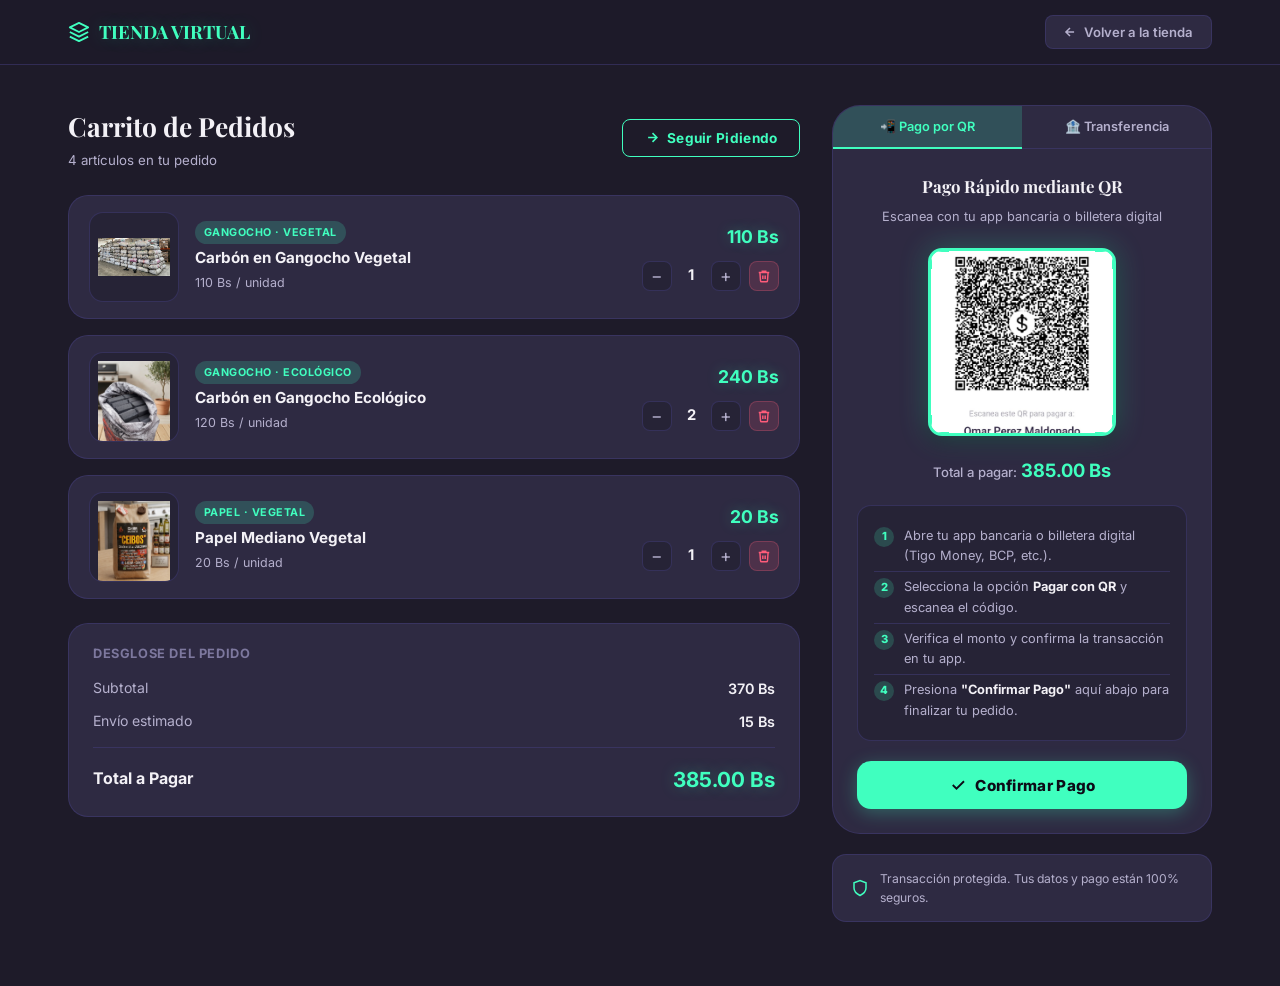
==== commit 8855133b: "Add files via upload" ====
--- a/carrito.html
+++ b/carrito.html
@@ -1,1414 +1,1448 @@
-<!doctype html>
-<html lang="es">
-  <head>
-    <meta charset="UTF-8" />
-    <meta name="viewport" content="width=device-width, initial-scale=1.0" />
-    <title>Carrito de Pedidos — Carbón ECO</title>
-    <link
-      href="https://fonts.googleapis.com/css2?family=Playfair+Display:wght@600;700&family=Inter:wght@300;400;500;600;700&display=swap"
-      rel="stylesheet"
-    />
-    <style>
-      /* ═══════════════════════════════════════════════
-       TOKENS & RESET
-    ═══════════════════════════════════════════════ */
-      :root {
-        --bg: #1e1b29;
-        --surface: #262336;
-        --card: #2e2a42;
-        --card2: #34304b;
-        --border: rgba(66, 61, 120, 0.55);
-        --accent: #40ffbf;
-        --accent-dim: rgba(64, 255, 191, 0.18);
-        --accent-glow: rgba(64, 255, 191, 0.28);
-        --wa: #25d366;
-        --wa-hover: #1ebe5a;
-        --danger: #ff5c7a;
-        --danger-dim: rgba(255, 92, 122, 0.15);
-        --text: #f3f1f6;
-        --text-muted: #b5b0cd;
-        --text-dim: #7d789e;
-        --r-sm: 8px;
-        --r-md: 14px;
-        --r-lg: 20px;
-        --r-xl: 28px;
-        --t: all 0.22s cubic-bezier(0.4, 0, 0.2, 1);
-        --shadow-md: 0 6px 20px rgba(0, 0, 0, 0.38);
-        --shadow-lg: 0 16px 40px rgba(0, 0, 0, 0.52);
-      }
-
-      *,
-      *::before,
-      *::after {
-        box-sizing: border-box;
-        margin: 0;
-        padding: 0;
-      }
-      html {
-        scroll-behavior: smooth;
-      }
-
-      body {
-        font-family: "Inter", "Segoe UI", Arial, sans-serif;
-        background: var(--bg);
-        color: var(--text);
-        min-height: 100vh;
-        line-height: 1.6;
-      }
-
-      img {
-        display: block;
-        max-width: 100%;
-      }
-      a {
-        text-decoration: none;
-        color: inherit;
-      }
-      button {
-        cursor: pointer;
-        font-family: inherit;
-        border: none;
-      }
-
-      ::-webkit-scrollbar {
-        width: 5px;
-      }
-      ::-webkit-scrollbar-track {
-        background: var(--bg);
-      }
-      ::-webkit-scrollbar-thumb {
-        background: var(--border);
-        border-radius: 99px;
-      }
-
-      /* ═══════════════════════════════════════════════
-       HEADER
-    ═══════════════════════════════════════════════ */
-      .header {
-        position: sticky;
-        top: 0;
-        z-index: 50;
-        background: rgba(30, 27, 41, 0.88);
-        backdrop-filter: blur(16px);
-        border-bottom: 1px solid var(--border);
-      }
-      .header-inner {
-        max-width: 1200px;
-        margin: 0 auto;
-        padding: 0 1.75rem;
-        height: 64px;
-        display: flex;
-        align-items: center;
-        justify-content: space-between;
-        gap: 1rem;
-      }
-      .logo {
-        display: flex;
-        align-items: center;
-        gap: 0.55rem;
-        font-family: "Playfair Display", serif;
-        font-size: 1.15rem;
-        font-weight: 700;
-        color: var(--accent);
-        text-shadow: 0 0 18px var(--accent-glow);
-      }
-      .logo svg {
-        flex-shrink: 0;
-      }
-
-      .btn-back {
-        display: inline-flex;
-        align-items: center;
-        gap: 0.45rem;
-        padding: 0.5rem 1.1rem;
-        background: var(--card);
-        border: 1px solid var(--border);
-        border-radius: var(--r-sm);
-        color: var(--text-muted);
-        font-size: 0.82rem;
-        font-weight: 600;
-        transition: var(--t);
-      }
-      .btn-back:hover {
-        color: var(--text);
-        border-color: var(--accent);
-        background: var(--accent-dim);
-      }
-
-      /* ═══════════════════════════════════════════════
-       LAYOUT PRINCIPAL
-    ═══════════════════════════════════════════════ */
-      .page-wrapper {
-        max-width: 1200px;
-        margin: 0 auto;
-        padding: 2.5rem 1.75rem 4rem;
-        display: grid;
-        grid-template-columns: 1fr 380px;
-        gap: 2rem;
-        align-items: start;
-      }
-
-      /* ═══════════════════════════════════════════════
-       COLUMNA IZQUIERDA — LISTA DE PRODUCTOS
-    ═══════════════════════════════════════════════ */
-      .col-carrito {
-        display: flex;
-        flex-direction: column;
-        gap: 1.5rem;
-      }
-
-      .col-header {
-        display: flex;
-        align-items: center;
-        justify-content: space-between;
-        flex-wrap: wrap;
-        gap: 0.75rem;
-      }
-      .col-titulo {
-        font-family: "Playfair Display", serif;
-        font-size: 1.65rem;
-        font-weight: 700;
-        color: var(--text);
-      }
-      .col-subtitle {
-        font-size: 0.83rem;
-        color: var(--text-muted);
-        margin-top: 0.15rem;
-      }
-
-      /* Botón "Seguir Pidiendo" */
-      .btn-seguir {
-        display: inline-flex;
-        align-items: center;
-        gap: 0.45rem;
-        padding: 0.6rem 1.35rem;
-        background: transparent;
-        border: 1.5px solid var(--accent);
-        border-radius: var(--r-sm);
-        color: var(--accent);
-        font-size: 0.85rem;
-        font-weight: 700;
-        letter-spacing: 0.3px;
-        transition: var(--t);
-      }
-      .btn-seguir:hover {
-        background: var(--accent-dim);
-        box-shadow: 0 0 18px var(--accent-glow);
-        transform: translateY(-1px);
-      }
-      .btn-seguir:active {
-        transform: scale(0.97);
-      }
-
-      /* ── Tarjeta de producto ── */
-      .item-list {
-        display: flex;
-        flex-direction: column;
-        gap: 1rem;
-      }
-
-      .item-card {
-        display: grid;
-        grid-template-columns: 90px 1fr auto;
-        gap: 1rem;
-        align-items: center;
-        background: var(--card);
-        border: 1px solid var(--border);
-        border-radius: var(--r-lg);
-        padding: 1rem 1.25rem;
-        transition: var(--t);
-        animation: slideIn 0.3s ease both;
-      }
-      .item-card:hover {
-        border-color: rgba(64, 255, 191, 0.3);
-        box-shadow: 0 4px 16px rgba(64, 255, 191, 0.08);
-      }
-
-      @keyframes slideIn {
-        from {
-          opacity: 0;
-          transform: translateY(14px);
-        }
-        to {
-          opacity: 1;
-          transform: translateY(0);
-        }
-      }
-
-      /* Imagen del producto */
-      .item-img-wrap {
-        width: 90px;
-        height: 90px;
-        background: var(--surface);
-        border-radius: var(--r-md);
-        overflow: hidden;
-        display: grid;
-        place-items: center;
-        border: 1px solid var(--border);
-        flex-shrink: 0;
-      }
-      .item-img-wrap img {
-        width: 100%;
-        height: 100%;
-        object-fit: contain;
-        padding: 8px;
-      }
-
-      /* Información del ítem */
-      .item-info {
-        display: flex;
-        flex-direction: column;
-        gap: 0.3rem;
-      }
-      .item-badge {
-        display: inline-block;
-        padding: 0.18rem 0.55rem;
-        background: var(--accent-dim);
-        border-radius: 99px;
-        font-size: 0.67rem;
-        font-weight: 700;
-        color: var(--accent);
-        text-transform: uppercase;
-        letter-spacing: 0.5px;
-        width: fit-content;
-      }
-      .item-nombre {
-        font-size: 0.95rem;
-        font-weight: 700;
-        color: var(--text);
-        line-height: 1.3;
-      }
-      .item-precio-unit {
-        font-size: 0.78rem;
-        color: var(--text-muted);
-      }
-
-      /* Controles de cantidad + precio total del ítem */
-      .item-actions {
-        display: flex;
-        flex-direction: column;
-        align-items: flex-end;
-        gap: 0.65rem;
-      }
-      .item-subtotal {
-        font-size: 1.1rem;
-        font-weight: 700;
-        color: var(--accent);
-        text-shadow: 0 0 14px var(--accent-glow);
-      }
-
-      .qty-ctrl {
-        display: flex;
-        align-items: center;
-        gap: 0.35rem;
-      }
-      .qty-btn {
-        width: 30px;
-        height: 30px;
-        background: var(--surface);
-        border: 1px solid var(--border);
-        border-radius: var(--r-sm);
-        color: var(--text-muted);
-        font-size: 1.1rem;
-        line-height: 1;
-        display: grid;
-        place-items: center;
-        transition: var(--t);
-      }
-      .qty-btn:hover {
-        border-color: var(--accent);
-        color: var(--accent);
-        background: var(--accent-dim);
-      }
-      .qty-value {
-        min-width: 28px;
-        text-align: center;
-        font-size: 0.92rem;
-        font-weight: 700;
-        color: var(--text);
-      }
-
-      .btn-delete {
-        width: 30px;
-        height: 30px;
-        background: var(--danger-dim);
-        border: 1px solid rgba(255, 92, 122, 0.25);
-        border-radius: var(--r-sm);
-        color: var(--danger);
-        display: grid;
-        place-items: center;
-        transition: var(--t);
-        flex-shrink: 0;
-      }
-      .btn-delete:hover {
-        background: rgba(255, 92, 122, 0.3);
-        border-color: var(--danger);
-        transform: scale(1.1);
-      }
-
-      /* Estado vacío */
-      .carrito-vacio {
-        display: none;
-        flex-direction: column;
-        align-items: center;
-        justify-content: center;
-        gap: 1rem;
-        background: var(--card);
-        border: 1px dashed var(--border);
-        border-radius: var(--r-xl);
-        padding: 3.5rem 2rem;
-        text-align: center;
-        color: var(--text-dim);
-      }
-      .carrito-vacio p {
-        font-size: 1rem;
-        font-weight: 500;
-        color: var(--text-muted);
-      }
-      .carrito-vacio span {
-        font-size: 0.82rem;
-      }
-      .carrito-vacio.visible {
-        display: flex;
-      }
-
-      /* Resumen de totales */
-      .resumen-card {
-        background: var(--card);
-        border: 1px solid var(--border);
-        border-radius: var(--r-lg);
-        padding: 1.25rem 1.5rem;
-        display: flex;
-        flex-direction: column;
-        gap: 0.6rem;
-      }
-      .resumen-titulo {
-        font-size: 0.8rem;
-        font-weight: 700;
-        color: var(--text-dim);
-        text-transform: uppercase;
-        letter-spacing: 0.6px;
-        margin-bottom: 0.2rem;
-      }
-      .resumen-fila {
-        display: flex;
-        justify-content: space-between;
-        align-items: center;
-      }
-      .resumen-label {
-        font-size: 0.88rem;
-        color: var(--text-muted);
-      }
-      .resumen-valor {
-        font-size: 0.9rem;
-        font-weight: 600;
-        color: var(--text);
-      }
-      .resumen-divider {
-        height: 1px;
-        background: var(--border);
-        margin: 0.3rem 0;
-      }
-      .resumen-total-label {
-        font-size: 1rem;
-        font-weight: 700;
-        color: var(--text);
-      }
-      .resumen-total-valor {
-        font-size: 1.3rem;
-        font-weight: 700;
-        color: var(--accent);
-        text-shadow: 0 0 16px var(--accent-glow);
-      }
-
-      /* ═══════════════════════════════════════════════
-       COLUMNA DERECHA — CHECKOUT + QR
-    ═══════════════════════════════════════════════ */
-      .col-checkout {
-        display: flex;
-        flex-direction: column;
-        gap: 1.25rem;
-      }
-
-      .checkout-card {
-        background: var(--card);
-        border: 1px solid var(--border);
-        border-radius: var(--r-xl);
-        overflow: hidden;
-      }
-
-      .checkout-tabs {
-        display: flex;
-        border-bottom: 1px solid var(--border);
-      }
-      .tab-btn {
-        flex: 1;
-        padding: 0.8rem 0.5rem;
-        background: transparent;
-        font-size: 0.8rem;
-        font-weight: 600;
-        color: var(--text-muted);
-        text-align: center;
-        transition: var(--t);
-        border-bottom: 2px solid transparent;
-        margin-bottom: -1px;
-      }
-      .tab-btn.active {
-        color: var(--accent);
-        border-bottom-color: var(--accent);
-        background: var(--accent-dim);
-      }
-      .tab-btn:hover:not(.active) {
-        color: var(--text);
-        background: var(--surface);
-      }
-
-      .tab-panel {
-        display: none;
-        padding: 1.5rem;
-      }
-      .tab-panel.active {
-        display: block;
-      }
-
-      /* ── Panel QR ── */
-      .qr-section {
-        display: flex;
-        flex-direction: column;
-        align-items: center;
-        gap: 1.25rem;
-      }
-      .qr-label {
-        font-family: "Playfair Display", serif;
-        font-size: 1.05rem;
-        font-weight: 700;
-        color: var(--text);
-        text-align: center;
-      }
-      .qr-sublabel {
-        font-size: 0.8rem;
-        color: var(--text-muted);
-        text-align: center;
-        margin-top: -0.75rem;
-      }
-      .qr-wrap {
-        position: relative;
-        width: 188px;
-        height: 188px;
-        background: #fff;
-        border-radius: var(--r-md);
-        border: 3px solid var(--accent);
-        box-shadow:
-          0 0 28px var(--accent-glow),
-          var(--shadow-md);
-        overflow: hidden;
-        display: grid;
-        place-items: center;
-        flex-shrink: 0;
-      }
-      .qr-wrap img {
-        width: 100%;
-        height: 100%;
-        object-fit: contain;
-      }
-
-      /* Esquinas decorativas del QR */
-      .qr-corner {
-        position: absolute;
-        width: 20px;
-        height: 20px;
-        border-color: var(--accent);
-        border-style: solid;
-      }
-      .qr-corner.tl {
-        top: -2px;
-        left: -2px;
-        border-width: 3px 0 0 3px;
-        border-radius: 4px 0 0 0;
-      }
-      .qr-corner.tr {
-        top: -2px;
-        right: -2px;
-        border-width: 3px 3px 0 0;
-        border-radius: 0 4px 0 0;
-      }
-      .qr-corner.bl {
-        bottom: -2px;
-        left: -2px;
-        border-width: 0 0 3px 3px;
-        border-radius: 0 0 0 4px;
-      }
-      .qr-corner.br {
-        bottom: -2px;
-        right: -2px;
-        border-width: 0 3px 3px 0;
-        border-radius: 0 0 4px 0;
-      }
-
-      .qr-instrucciones {
-        background: var(--surface);
-        border: 1px solid var(--border);
-        border-radius: var(--r-md);
-        padding: 0.9rem 1rem;
-        width: 100%;
-      }
-      .qr-paso {
-        display: flex;
-        align-items: flex-start;
-        gap: 0.65rem;
-        font-size: 0.8rem;
-        color: var(--text-muted);
-        padding: 0.3rem 0;
-      }
-      .qr-paso + .qr-paso {
-        border-top: 1px solid var(--border);
-      }
-      .paso-num {
-        min-width: 20px;
-        height: 20px;
-        border-radius: 50%;
-        background: var(--accent-dim);
-        color: var(--accent);
-        font-size: 0.7rem;
-        font-weight: 800;
-        display: grid;
-        place-items: center;
-        flex-shrink: 0;
-        margin-top: 1px;
-      }
-
-      .qr-monto {
-        font-size: 0.82rem;
-        color: var(--text-muted);
-        text-align: center;
-        font-weight: 500;
-      }
-      .qr-monto strong {
-        color: var(--accent);
-        font-size: 1.15rem;
-      }
-
-      /* ── Panel Transferencia ── */
-      .transfer-section {
-        display: flex;
-        flex-direction: column;
-        gap: 0.9rem;
-      }
-      .transfer-field label {
-        display: block;
-        font-size: 0.73rem;
-        font-weight: 700;
-        color: var(--text-dim);
-        text-transform: uppercase;
-        letter-spacing: 0.5px;
-        margin-bottom: 0.35rem;
-      }
-      .transfer-val {
-        background: var(--surface);
-        border: 1px solid var(--border);
-        border-radius: var(--r-sm);
-        padding: 0.65rem 0.9rem;
-        font-size: 0.88rem;
-        color: var(--text);
-        font-weight: 500;
-        display: flex;
-        align-items: center;
-        justify-content: space-between;
-        gap: 0.5rem;
-      }
-      .copy-btn {
-        background: var(--card2);
-        border: 1px solid var(--border);
-        border-radius: 6px;
-        padding: 0.25rem 0.55rem;
-        font-size: 0.7rem;
-        color: var(--accent);
-        font-weight: 700;
-        transition: var(--t);
-      }
-      .copy-btn:hover {
-        background: var(--accent-dim);
-      }
-      .copy-btn.copied {
-        color: #25d366;
-        border-color: #25d366;
-      }
-
-      /* ── Botón confirmar pago ── */
-      .btn-confirmar {
-        width: 100%;
-        padding: 0.9rem 1.5rem;
-        background: var(--accent);
-        border: none;
-        border-radius: var(--r-md);
-        color: #0d0c18;
-        font-size: 0.95rem;
-        font-weight: 800;
-        letter-spacing: 0.3px;
-        display: flex;
-        align-items: center;
-        justify-content: center;
-        gap: 0.55rem;
-        transition: var(--t);
-        box-shadow: 0 4px 18px var(--accent-glow);
-      }
-      .btn-confirmar:hover:not(:disabled) {
-        background: #62ffe8;
-        box-shadow: 0 6px 28px rgba(64, 255, 191, 0.5);
-        transform: translateY(-2px);
-      }
-      .btn-confirmar:active {
-        transform: scale(0.97);
-      }
-      .btn-confirmar:disabled {
-        background: var(--card2);
-        color: var(--text-dim);
-        box-shadow: none;
-        cursor: not-allowed;
-      }
-
-      /* ── Overlay de pago recibido ── */
-      .pago-overlay {
-        display: none;
-        position: fixed;
-        inset: 0;
-        z-index: 200;
-        background: rgba(10, 8, 20, 0.82);
-        backdrop-filter: blur(8px);
-        align-items: center;
-        justify-content: center;
-      }
-      .pago-overlay.visible {
-        display: flex;
-      }
-
-      .pago-modal {
-        background: var(--card);
-        border: 1px solid var(--accent);
-        border-radius: var(--r-xl);
-        padding: 3rem 2.5rem;
-        max-width: 420px;
-        width: 90%;
-        text-align: center;
-        box-shadow:
-          0 0 60px var(--accent-glow),
-          var(--shadow-lg);
-        animation: popIn 0.45s cubic-bezier(0.34, 1.56, 0.64, 1) both;
-      }
-      @keyframes popIn {
-        from {
-          opacity: 0;
-          transform: scale(0.82);
-        }
-        to {
-          opacity: 1;
-          transform: scale(1);
-        }
-      }
-
-      .pago-check {
-        width: 72px;
-        height: 72px;
-        background: var(--accent-dim);
-        border: 2px solid var(--accent);
-        border-radius: 50%;
-        display: grid;
-        place-items: center;
-        margin: 0 auto 1.25rem;
-        animation: pulseCheck 0.6s ease 0.3s both;
-      }
-      @keyframes pulseCheck {
-        from {
-          transform: scale(0) rotate(-30deg);
-          opacity: 0;
-        }
-        to {
-          transform: scale(1) rotate(0deg);
-          opacity: 1;
-        }
-      }
-
-      .pago-titulo {
-        font-family: "Playfair Display", serif;
-        font-size: 1.6rem;
-        font-weight: 700;
-        color: var(--accent);
-        margin-bottom: 0.5rem;
-      }
-      .pago-desc {
-        font-size: 0.88rem;
-        color: var(--text-muted);
-        margin-bottom: 1.5rem;
-      }
-      .pago-id {
-        font-size: 0.75rem;
-        color: var(--text-dim);
-        background: var(--surface);
-        border: 1px solid var(--border);
-        border-radius: var(--r-sm);
-        padding: 0.45rem 0.9rem;
-        display: inline-block;
-        margin-bottom: 1.75rem;
-        font-family: monospace;
-        letter-spacing: 0.5px;
-      }
-
-      .btn-cerrar-modal {
-        padding: 0.75rem 2rem;
-        background: var(--accent);
-        border: none;
-        border-radius: var(--r-md);
-        color: #0d0c18;
-        font-weight: 800;
-        font-size: 0.9rem;
-        transition: var(--t);
-      }
-      .btn-cerrar-modal:hover {
-        background: #62ffe8;
-        transform: translateY(-1px);
-      }
-
-      /* Notificación toast */
-      .toast {
-        position: fixed;
-        bottom: 2rem;
-        left: 50%;
-        transform: translateX(-50%) translateY(20px);
-        background: var(--card2);
-        border: 1px solid var(--accent);
-        border-radius: var(--r-md);
-        padding: 0.7rem 1.4rem;
-        font-size: 0.85rem;
-        font-weight: 600;
-        color: var(--accent);
-        box-shadow: var(--shadow-md);
-        opacity: 0;
-        transition: all 0.3s ease;
-        pointer-events: none;
-        white-space: nowrap;
-        z-index: 300;
-      }
-      .toast.show {
-        opacity: 1;
-        transform: translateX(-50%) translateY(0);
-      }
-
-      /* ═══════════════════════════════════════════════
-       RESPONSIVE
-    ═══════════════════════════════════════════════ */
-      @media (max-width: 860px) {
-        .page-wrapper {
-          grid-template-columns: 1fr;
-          padding: 1.75rem 1.25rem 3rem;
-        }
-        .col-checkout {
-          order: -1;
-        } /* Checkout arriba en mobile */
-      }
-      @media (max-width: 520px) {
-        .item-card {
-          grid-template-columns: 72px 1fr;
-          grid-template-rows: auto auto;
-        }
-        .item-actions {
-          grid-column: 1 / -1;
-          flex-direction: row;
-          justify-content: space-between;
-        }
-        .item-img-wrap {
-          width: 72px;
-          height: 72px;
-        }
-      }
-    </style>
-  </head>
-  <body>
-    <!-- ════════════════ HEADER ════════════════ -->
-    <header class="header">
-      <div class="header-inner">
-        <div class="logo">
-          <svg width="22" height="22" viewBox="0 0 24 24" fill="none">
-            <path
-              d="M12 2L2 7L12 12L22 7L12 2Z"
-              stroke="#40ffbf"
-              stroke-width="2"
-              stroke-linejoin="round"
-            />
-            <path
-              d="M2 17L12 22L22 17"
-              stroke="#40ffbf"
-              stroke-width="2"
-              stroke-linejoin="round"
-            />
-            <path
-              d="M2 12L12 17L22 12"
-              stroke="#40ffbf"
-              stroke-width="2"
-              stroke-linejoin="round"
-            />
-          </svg>
-          TIENDA VIRTUAL
-        </div>
-        <button class="btn-back" onclick="volverTienda()">
-          <svg
-            width="14"
-            height="14"
-            viewBox="0 0 24 24"
-            fill="none"
-            stroke="currentColor"
-            stroke-width="2.5"
-          >
-            <path d="M19 12H5M12 5l-7 7 7 7" />
-          </svg>
-          Volver a la tienda
-        </button>
-      </div>
-    </header>
-
-    <!-- ════════════════ LAYOUT ════════════════ -->
-    <div class="page-wrapper">
-      <!-- ══════ COLUMNA IZQUIERDA ══════ -->
-      <section class="col-carrito">
-        <div class="col-header">
-          <div>
-            <h1 class="col-titulo">Carrito de Pedidos</h1>
-            <p class="col-subtitle" id="resumen-cantidad">
-              3 artículos en tu pedido
-            </p>
-          </div>
-          <button class="btn-seguir" onclick="seguirPidiendo()">
-            <svg
-              width="15"
-              height="15"
-              viewBox="0 0 24 24"
-              fill="none"
-              stroke="currentColor"
-              stroke-width="2.5"
-            >
-              <path d="M5 12h14M12 5l7 7-7 7" />
-            </svg>
-            Seguir Pidiendo
-          </button>
-        </div>
-
-        <!-- Lista de productos -->
-        <div class="item-list" id="item-list"></div>
-
-        <!-- Estado vacío -->
-        <div class="carrito-vacio" id="carrito-vacio">
-          <svg
-            width="52"
-            height="52"
-            viewBox="0 0 24 24"
-            fill="none"
-            stroke="currentColor"
-            stroke-width="1.2"
-            opacity=".35"
-          >
-            <path d="M6 2L3 6v14a2 2 0 002 2h14a2 2 0 002-2V6l-3-4z" />
-            <line x1="3" y1="6" x2="21" y2="6" />
-            <path d="M16 10a4 4 0 01-8 0" />
-          </svg>
-          <p>Tu carrito está vacío</p>
-          <span>Agrega productos desde el catálogo ↗</span>
-          <button
-            class="btn-seguir"
-            style="margin-top: 0.5rem"
-            onclick="seguirPidiendo()"
-          >
-            Ir al catálogo
-          </button>
-        </div>
-
-        <!-- Resumen de totales -->
-        <div class="resumen-card" id="resumen-card">
-          <p class="resumen-titulo">Desglose del pedido</p>
-
-          <div class="resumen-fila">
-            <span class="resumen-label">Subtotal</span>
-            <span class="resumen-valor" id="val-subtotal">—</span>
-          </div>
-          <div class="resumen-fila">
-            <span class="resumen-label">Envío estimado</span>
-            <span class="resumen-valor" id="val-envio">—</span>
-          </div>
-
-          <div class="resumen-divider"></div>
-
-          <div class="resumen-fila">
-            <span class="resumen-total-label">Total a Pagar</span>
-            <span class="resumen-total-valor" id="val-total">—</span>
-          </div>
-        </div>
-      </section>
-
-      <!-- ══════ COLUMNA DERECHA — CHECKOUT ══════ -->
-      <aside class="col-checkout">
-        <div class="checkout-card">
-          <!-- Tabs -->
-          <div class="checkout-tabs">
-            <button class="tab-btn active" data-tab="qr">📲 Pago por QR</button>
-            <button class="tab-btn" data-tab="transferencia">
-              🏦 Transferencia
-            </button>
-          </div>
-
-          <!-- ── Panel QR ── -->
-          <div class="tab-panel active" id="tab-qr">
-            <div class="qr-section">
-              <p class="qr-label">Pago Rápido mediante QR</p>
-              <p class="qr-sublabel">
-                Escanea con tu app bancaria o billetera digital
-              </p>
-
-              <!-- QR real generado con la API pública de QR Server -->
-              <div class="qr-wrap">
-                <img
-                  src="img/qr.jpeg"
-                  alt="Código QR de pago"
-                  width="184"
-                  height="184"
-                  onerror="
-                    this.src =
-                      'https://via.placeholder.com/184x184/ffffff/0d0c18?text=QR+PAGO'
-                  "
-                />
-                <span class="qr-corner tl"></span>
-                <span class="qr-corner tr"></span>
-                <span class="qr-corner bl"></span>
-                <span class="qr-corner br"></span>
-              </div>
-
-              <p class="qr-monto">
-                Total a pagar: <strong id="qr-total">—</strong>
-              </p>
-
-              <div class="qr-instrucciones">
-                <div class="qr-paso">
-                  <span class="paso-num">1</span>
-                  <span
-                    >Abre tu app bancaria o billetera digital (Tigo Money, BCP,
-                    etc.).</span
-                  >
-                </div>
-                <div class="qr-paso">
-                  <span class="paso-num">2</span>
-                  <span
-                    >Selecciona la opción
-                    <strong style="color: var(--text)">Pagar con QR</strong> y
-                    escanea el código.</span
-                  >
-                </div>
-                <div class="qr-paso">
-                  <span class="paso-num">3</span>
-                  <span
-                    >Verifica el monto y confirma la transacción en tu
-                    app.</span
-                  >
-                </div>
-                <div class="qr-paso">
-                  <span class="paso-num">4</span>
-                  <span
-                    >Presiona
-                    <strong style="color: var(--text)">"Confirmar Pago"</strong>
-                    aquí abajo para finalizar tu pedido.</span
-                  >
-                </div>
-              </div>
-
-              <button
-                class="btn-confirmar"
-                id="btn-confirmar-qr"
-                onclick="confirmarPago()"
-              >
-                <svg
-                  width="18"
-                  height="18"
-                  viewBox="0 0 24 24"
-                  fill="none"
-                  stroke="currentColor"
-                  stroke-width="2.5"
-                >
-                  <path d="M5 12l5 5L20 7" />
-                </svg>
-                Confirmar Pago
-              </button>
-            </div>
-          </div>
-
-          <!-- ── Panel Transferencia ── -->
-          <div class="tab-panel" id="tab-transferencia">
-            <div class="transfer-section">
-              <p
-                style="
-                  font-size: 0.82rem;
-                  color: var(--text-muted);
-                  margin-bottom: 0.25rem;
-                "
-              >
-                Realiza la transferencia a la cuenta indicada y luego confirma
-                tu pedido.
-              </p>
-
-              <div class="transfer-field">
-                <label>Banco</label>
-                <div class="transfer-val">Yape — Bolivia</div>
-              </div>
-              <div class="transfer-field">
-                <label>Titular</label>
-                <div class="transfer-val">Tienda Virtual de Carbón</div>
-              </div>
-              <div class="transfer-field">
-                <label>N° de Cuenta</label>
-                <div class="transfer-val">
-                  76908555
-                  <button
-                    class="copy-btn"
-                    onclick="copiarTexto(this, '1000-1234-5678-90')"
-                  >
-                    Copiar
-                  </button>
-                </div>
-              </div>
-              <div class="transfer-field">
-                <label>Referencia / Concepto</label>
-                <div class="transfer-val">
-                  <span id="ref-pedido">PEDIDOS</span>
-                  <button
-                    class="copy-btn"
-                    onclick="
-                      copiarTexto(
-                        this,
-                        document.getElementById('ref-pedido').textContent,
-                      )
-                    "
-                  >
-                    Copiar
-                  </button>
-                </div>
-              </div>
-              <div class="transfer-field">
-                <label>Monto exacto</label>
-                <div
-                  class="transfer-val"
-                  style="
-                    color: var(--accent);
-                    font-weight: 700;
-                    font-size: 1rem;
-                  "
-                >
-                  <span id="transfer-total">—</span>
-                  <button
-                    class="copy-btn"
-                    onclick="
-                      copiarTexto(
-                        this,
-                        document.getElementById('transfer-total').textContent,
-                      )
-                    "
-                  >
-                    Copiar
-                  </button>
-                </div>
-              </div>
-
-              <button
-                class="btn-confirmar"
-                id="btn-confirmar-transfer"
-                onclick="confirmarPago()"
-              >
-                <svg
-                  width="18"
-                  height="18"
-                  viewBox="0 0 24 24"
-                  fill="none"
-                  stroke="currentColor"
-                  stroke-width="2.5"
-                >
-                  <path d="M5 12l5 5L20 7" />
-                </svg>
-                Confirmar Pago
-              </button>
-            </div>
-          </div>
-        </div>
-        <!-- /checkout-card -->
-
-        <!-- Info de seguridad -->
-        <div
-          style="
-            background: var(--card);
-            border: 1px solid var(--border);
-            border-radius: var(--r-md);
-            padding: 0.85rem 1.1rem;
-            display: flex;
-            align-items: center;
-            gap: 0.7rem;
-            font-size: 0.76rem;
-            color: var(--text-muted);
-          "
-        >
-          <svg
-            width="18"
-            height="18"
-            viewBox="0 0 24 24"
-            fill="none"
-            stroke="#40ffbf"
-            stroke-width="2"
-            style="flex-shrink: 0"
-          >
-            <path d="M12 22s8-4 8-10V5l-8-3-8 3v7c0 6 8 10 8 10z" />
-          </svg>
-          <span
-            >Transacción protegida. Tus datos y pago están 100% seguros.</span
-          >
-        </div>
-      </aside>
-    </div>
-    <!-- /page-wrapper -->
-
-    <!-- ════════════════ MODAL PAGO RECIBIDO ════════════════ -->
-    <div class="pago-overlay" id="pago-overlay">
-      <div class="pago-modal">
-        <div class="pago-check">
-          <svg
-            width="32"
-            height="32"
-            viewBox="0 0 24 24"
-            fill="none"
-            stroke="#40ffbf"
-            stroke-width="3"
-          >
-            <path d="M5 12l5 5L20 7" />
-          </svg>
-        </div>
-        <h2 class="pago-titulo">¡Pago Recibido!</h2>
-        <p class="pago-desc">
-          Tu pedido ha sido registrado con éxito. Nos comunicaremos contigo
-          pronto para coordinar la <strong>entrega</strong>. ¡Gracias por tu
-          compra!
-        </p>
-        <div class="pago-id" id="pago-id-ref">TXN-ECO-000000</div>
-        <button class="btn-cerrar-modal" onclick="cerrarModal()">
-          Entendido, ¡gracias!
-        </button>
-      </div>
-    </div>
-
-    <!-- ════════════════ TOAST ════════════════ -->
-    <div class="toast" id="toast"></div>
-
-    <!-- ════════════════ JAVASCRIPT ════════════════ -->
-    <script>
-      "use strict";
-
-      /* ─── DATOS INICIALES ─── */
-      const ENVIO_FIJO = 15; // Bs
-      const IMP_TASA = 0.13; // 13 %
-
-      // CORRECCIÓN: Se inicializa el arreglo completamente vacío para que no cargue productos falsos por defecto
-      let productos = [];
-
-      /* ─── RENDER COMPLETO ─── */
-      function render() {
-        const lista = document.getElementById("item-list");
-        const vacio = document.getElementById("carrito-vacio");
-        const resumen = document.getElementById("resumen-card");
-
-        lista.innerHTML = "";
-
-        if (productos.length === 0) {
-          vacio.classList.add("visible");
-          resumen.style.display = "none";
-          actualizarTotales();
-          return;
-        }
-
-        vacio.classList.remove("visible");
-        resumen.style.display = "";
-
-        productos.forEach((p) => {
-          const card = document.createElement("div");
-          card.className = "item-card";
-          card.dataset.id = p.id;
-          card.innerHTML = `
-          <div class="item-img-wrap">
-            <img
-              src="${p.img}"
-              alt="${p.nombre}"
-              onerror="this.src='${p.imgFallback}'"
-            />
-          </div>
-          <div class="item-info">
-            <span class="item-badge">${p.categoria}</span>
-            <p class="item-nombre">${p.nombre}</p>
-            <span class="item-precio-unit">${p.precio} Bs / unidad</span>
-          </div>
-          <div class="item-actions">
-            <span class="item-subtotal">${(p.precio * p.qty).toFixed(0)} Bs</span>
-            <div style="display:flex;align-items:center;gap:.5rem">
-              <div class="qty-ctrl">
-                <button class="qty-btn" onclick="cambiarQty(${p.id}, -1)" aria-label="Disminuir cantidad">−</button>
-                <span class="qty-value">${p.qty}</span>
-                <button class="qty-btn" onclick="cambiarQty(${p.id}, +1)" aria-label="Aumentar cantidad">+</button>
-              </div>
-              <button class="btn-delete" onclick="eliminarProducto(${p.id})" aria-label="Eliminar producto">
-                <svg width="14" height="14" viewBox="0 0 24 24" fill="none" stroke="currentColor" stroke-width="2.5">
-                  <polyline points="3 6 5 6 21 6"/>
-                  <path d="M19 6l-1 14a2 2 0 01-2 2H8a2 2 0 01-2-2L5 6"/>
-                  <path d="M10 11v6M14 11v6"/>
-                  <path d="M9 6V4h6v2"/>
-                </svg>
-              </button>
-            </div>
-          </div>
-        `;
-          lista.appendChild(card);
-        });
-
-        actualizarTotales();
-      }
-
-      /* ─── CALCULAR Y MOSTRAR TOTALES ─── */
-      function actualizarTotales() {
-        const subtotal = productos.reduce((s, p) => s + p.precio * p.qty, 0);
-        const envio = productos.length > 0 ? ENVIO_FIJO : 0;
-        const impuestos = subtotal * IMP_TASA;
-        const total = subtotal + envio;
-        const totalItems = productos.reduce((s, p) => s + p.qty, 0);
-
-        // Resumen textual
-        document.getElementById("resumen-cantidad").textContent =
-          totalItems === 0
-            ? "Tu carrito está vacío"
-            : `${totalItems} artículo${totalItems !== 1 ? "s" : ""} en tu pedido`;
-
-        set("val-subtotal", `${subtotal.toFixed(0)} Bs`);
-        set("val-envio", `${envio.toFixed(0)} Bs`);
-        set("val-total", `${total.toFixed(2)} Bs`);
-        set("qr-total", `${total.toFixed(2)} Bs`);
-        set("transfer-total", `${total.toFixed(2)} Bs`);
-
-        // Habilitar / deshabilitar botones de confirmar pago
-        const disabled = productos.length === 0;
-        ["btn-confirmar-qr", "btn-confirmar-transfer"].forEach((id) => {
-          const btn = document.getElementById(id);
-          if (btn) btn.disabled = disabled;
-        });
-      }
-
-      function set(id, val) {
-        const el = document.getElementById(id);
-        if (el) el.textContent = val;
-      }
-
-      /* ─── CAMBIAR CANTIDAD ─── */
-      function cambiarQty(id, delta) {
-        const p = productos.find((x) => x.id === id);
-        if (!p) return;
-
-        p.qty = Math.max(1, p.qty + delta);
-        render();
-      }
-
-      /* ─── ELIMINAR PRODUCTO ─── */
-      function eliminarProducto(id) {
-        const card = document.querySelector(`.item-card[data-id="${id}"]`);
-        if (card) {
-          card.style.transition = "opacity .25s ease, transform .25s ease";
-          card.style.opacity = "0";
-          card.style.transform = "translateX(24px)";
-          setTimeout(() => {
-            productos = productos.filter((p) => p.id !== id);
-            render();
-            mostrarToast("Producto eliminado del carrito");
-          }, 260);
-        }
-      }
-
-      /* ─── TABS ─── */
-      document.querySelectorAll(".tab-btn").forEach((btn) => {
-        btn.addEventListener("click", () => {
-          document
-            .querySelectorAll(".tab-btn")
-            .forEach((b) => b.classList.remove("active"));
-          document
-            .querySelectorAll(".tab-panel")
-            .forEach((p) => p.classList.remove("active"));
-          btn.classList.add("active");
-          document
-            .getElementById("tab-" + btn.dataset.tab)
-            .classList.add("active");
-        });
-      });
-
-      /* ─── CONFIRMAR PAGO ─── */
-      function confirmarPago() {
-        const ref =
-          "TXN-ECO-" + Math.random().toString(36).slice(2, 8).toUpperCase();
-        document.getElementById("pago-id-ref").textContent = ref;
-
-        document.getElementById("pago-overlay").classList.add("visible");
-
-        // Al confirmar el pago, vaciamos el carrito inmediatamente
-        productos = [];
-        render();
-      }
-
-      function cerrarModal() {
-        document.getElementById("pago-overlay").classList.remove("visible");
-        mostrarToast("¡Pedido confirmado! Gracias por tu compra 🎉");
-      }
-
-      /* ─── VOLVER A TIENDA ─── */
-      function volverTienda() {
-        mostrarToast("Regresando a la tienda…");
-        setTimeout(() => {
-          if (window.location.pathname.includes("carrito")) {
-            window.location.href = "index.html";
-          }
-        }, 800);
-      }
-
-      /* ─── SEGUIR PIDIENDO ─── */
-      function seguirPidiendo() {
-        mostrarToast("📦 Volviendo al catálogo para agregar más productos…");
-        setTimeout(() => {
-          window.location.href = "index.html#catalogo";
-        }, 900);
-      }
-
-      /* ─── COPIAR AL PORTAPAPELES ─── */
-      function copiarTexto(btn, texto) {
-        navigator.clipboard
-          .writeText(texto)
-          .then(() => {
-            btn.textContent = "✓ Copiado";
-            btn.classList.add("copied");
-            setTimeout(() => {
-              btn.textContent = "Copiar";
-              btn.classList.remove("copied");
-            }, 2000);
-          })
-          .catch(() => {
-            mostrarToast("No se pudo copiar. Copia manualmente.");
-          });
-      }
-
-      /* ─── TOAST ─── */
-      let toastTimer;
-      function mostrarToast(msg) {
-        const t = document.getElementById("toast");
-        t.textContent = msg;
-        t.classList.add("show");
-        clearTimeout(toastTimer);
-        toastTimer = setTimeout(() => t.classList.remove("show"), 3000);
-      }
-
-      /* ─── INICIO ─── */
-      // CORRECCIÓN: Aseguramos limpiar cualquier historial residual justo antes de renderizar la página
-      productos = [];
-      render();
-    </script>
-  </body>
-</html>
+<!doctype html>
+<html lang="es">
+  <head>
+    <meta charset="UTF-8" />
+    <meta name="viewport" content="width=device-width, initial-scale=1.0" />
+    <title>Carrito de Pedidos — Carbón ECO</title>
+    <link
+      href="https://fonts.googleapis.com/css2?family=Playfair+Display:wght@600;700&family=Inter:wght@300;400;500;600;700&display=swap"
+      rel="stylesheet"
+    />
+    <style>
+      /* ═══════════════════════════════════════════════
+       TOKENS & RESET
+    ═══════════════════════════════════════════════ */
+      :root {
+        --bg: #1e1b29;
+        --surface: #262336;
+        --card: #2e2a42;
+        --card2: #34304b;
+        --border: rgba(66, 61, 120, 0.55);
+        --accent: #40ffbf;
+        --accent-dim: rgba(64, 255, 191, 0.18);
+        --accent-glow: rgba(64, 255, 191, 0.28);
+        --wa: #25d366;
+        --wa-hover: #1ebe5a;
+        --danger: #ff5c7a;
+        --danger-dim: rgba(255, 92, 122, 0.15);
+        --text: #f3f1f6;
+        --text-muted: #b5b0cd;
+        --text-dim: #7d789e;
+        --r-sm: 8px;
+        --r-md: 14px;
+        --r-lg: 20px;
+        --r-xl: 28px;
+        --t: all 0.22s cubic-bezier(0.4, 0, 0.2, 1);
+        --shadow-md: 0 6px 20px rgba(0, 0, 0, 0.38);
+        --shadow-lg: 0 16px 40px rgba(0, 0, 0, 0.52);
+      }
+
+      *,
+      *::before,
+      *::after {
+        box-sizing: border-box;
+        margin: 0;
+        padding: 0;
+      }
+      html {
+        scroll-behavior: smooth;
+      }
+
+      body {
+        font-family: "Inter", "Segoe UI", Arial, sans-serif;
+        background: var(--bg);
+        color: var(--text);
+        min-height: 100vh;
+        line-height: 1.6;
+      }
+
+      img {
+        display: block;
+        max-width: 100%;
+      }
+      a {
+        text-decoration: none;
+        color: inherit;
+      }
+      button {
+        cursor: pointer;
+        font-family: inherit;
+        border: none;
+      }
+
+      ::-webkit-scrollbar {
+        width: 5px;
+      }
+      ::-webkit-scrollbar-track {
+        background: var(--bg);
+      }
+      ::-webkit-scrollbar-thumb {
+        background: var(--border);
+        border-radius: 99px;
+      }
+
+      /* ═══════════════════════════════════════════════
+       HEADER
+    ═══════════════════════════════════════════════ */
+      .header {
+        position: sticky;
+        top: 0;
+        z-index: 50;
+        background: rgba(30, 27, 41, 0.88);
+        backdrop-filter: blur(16px);
+        border-bottom: 1px solid var(--border);
+      }
+      .header-inner {
+        max-width: 1200px;
+        margin: 0 auto;
+        padding: 0 1.75rem;
+        height: 64px;
+        display: flex;
+        align-items: center;
+        justify-content: space-between;
+        gap: 1rem;
+      }
+      .logo {
+        display: flex;
+        align-items: center;
+        gap: 0.55rem;
+        font-family: "Playfair Display", serif;
+        font-size: 1.15rem;
+        font-weight: 700;
+        color: var(--accent);
+        text-shadow: 0 0 18px var(--accent-glow);
+      }
+      .logo svg {
+        flex-shrink: 0;
+      }
+
+      .btn-back {
+        display: inline-flex;
+        align-items: center;
+        gap: 0.45rem;
+        padding: 0.5rem 1.1rem;
+        background: var(--card);
+        border: 1px solid var(--border);
+        border-radius: var(--r-sm);
+        color: var(--text-muted);
+        font-size: 0.82rem;
+        font-weight: 600;
+        transition: var(--t);
+      }
+      .btn-back:hover {
+        color: var(--text);
+        border-color: var(--accent);
+        background: var(--accent-dim);
+      }
+
+      /* ═══════════════════════════════════════════════
+       LAYOUT PRINCIPAL
+    ═══════════════════════════════════════════════ */
+      .page-wrapper {
+        max-width: 1200px;
+        margin: 0 auto;
+        padding: 2.5rem 1.75rem 4rem;
+        display: grid;
+        grid-template-columns: 1fr 380px;
+        gap: 2rem;
+        align-items: start;
+      }
+
+      /* ═══════════════════════════════════════════════
+       COLUMNA IZQUIERDA — LISTA DE PRODUCTOS
+    ═══════════════════════════════════════════════ */
+      .col-carrito {
+        display: flex;
+        flex-direction: column;
+        gap: 1.5rem;
+      }
+
+      .col-header {
+        display: flex;
+        align-items: center;
+        justify-content: space-between;
+        flex-wrap: wrap;
+        gap: 0.75rem;
+      }
+      .col-titulo {
+        font-family: "Playfair Display", serif;
+        font-size: 1.65rem;
+        font-weight: 700;
+        color: var(--text);
+      }
+      .col-subtitle {
+        font-size: 0.83rem;
+        color: var(--text-muted);
+        margin-top: 0.15rem;
+      }
+
+      /* Botón "Seguir Pidiendo" */
+      .btn-seguir {
+        display: inline-flex;
+        align-items: center;
+        gap: 0.45rem;
+        padding: 0.6rem 1.35rem;
+        background: transparent;
+        border: 1.5px solid var(--accent);
+        border-radius: var(--r-sm);
+        color: var(--accent);
+        font-size: 0.85rem;
+        font-weight: 700;
+        letter-spacing: 0.3px;
+        transition: var(--t);
+      }
+      .btn-seguir:hover {
+        background: var(--accent-dim);
+        box-shadow: 0 0 18px var(--accent-glow);
+        transform: translateY(-1px);
+      }
+      .btn-seguir:active {
+        transform: scale(0.97);
+      }
+
+      /* ── Tarjeta de producto ── */
+      .item-list {
+        display: flex;
+        flex-direction: column;
+        gap: 1rem;
+      }
+
+      .item-card {
+        display: grid;
+        grid-template-columns: 90px 1fr auto;
+        gap: 1rem;
+        align-items: center;
+        background: var(--card);
+        border: 1px solid var(--border);
+        border-radius: var(--r-lg);
+        padding: 1rem 1.25rem;
+        transition: var(--t);
+        animation: slideIn 0.3s ease both;
+      }
+      .item-card:hover {
+        border-color: rgba(64, 255, 191, 0.3);
+        box-shadow: 0 4px 16px rgba(64, 255, 191, 0.08);
+      }
+
+      @keyframes slideIn {
+        from {
+          opacity: 0;
+          transform: translateY(14px);
+        }
+        to {
+          opacity: 1;
+          transform: translateY(0);
+        }
+      }
+
+      /* Imagen del producto */
+      .item-img-wrap {
+        width: 90px;
+        height: 90px;
+        background: var(--surface);
+        border-radius: var(--r-md);
+        overflow: hidden;
+        display: grid;
+        place-items: center;
+        border: 1px solid var(--border);
+        flex-shrink: 0;
+      }
+      .item-img-wrap img {
+        width: 100%;
+        height: 100%;
+        object-fit: contain;
+        padding: 8px;
+      }
+
+      /* Información del ítem */
+      .item-info {
+        display: flex;
+        flex-direction: column;
+        gap: 0.3rem;
+      }
+      .item-badge {
+        display: inline-block;
+        padding: 0.18rem 0.55rem;
+        background: var(--accent-dim);
+        border-radius: 99px;
+        font-size: 0.67rem;
+        font-weight: 700;
+        color: var(--accent);
+        text-transform: uppercase;
+        letter-spacing: 0.5px;
+        width: fit-content;
+      }
+      .item-nombre {
+        font-size: 0.95rem;
+        font-weight: 700;
+        color: var(--text);
+        line-height: 1.3;
+      }
+      .item-precio-unit {
+        font-size: 0.78rem;
+        color: var(--text-muted);
+      }
+
+      /* Controles de cantidad + precio total del ítem */
+      .item-actions {
+        display: flex;
+        flex-direction: column;
+        align-items: flex-end;
+        gap: 0.65rem;
+      }
+      .item-subtotal {
+        font-size: 1.1rem;
+        font-weight: 700;
+        color: var(--accent);
+        text-shadow: 0 0 14px var(--accent-glow);
+      }
+
+      .qty-ctrl {
+        display: flex;
+        align-items: center;
+        gap: 0.35rem;
+      }
+      .qty-btn {
+        width: 30px;
+        height: 30px;
+        background: var(--surface);
+        border: 1px solid var(--border);
+        border-radius: var(--r-sm);
+        color: var(--text-muted);
+        font-size: 1.1rem;
+        line-height: 1;
+        display: grid;
+        place-items: center;
+        transition: var(--t);
+      }
+      .qty-btn:hover {
+        border-color: var(--accent);
+        color: var(--accent);
+        background: var(--accent-dim);
+      }
+      .qty-value {
+        min-width: 28px;
+        text-align: center;
+        font-size: 0.92rem;
+        font-weight: 700;
+        color: var(--text);
+      }
+
+      .btn-delete {
+        width: 30px;
+        height: 30px;
+        background: var(--danger-dim);
+        border: 1px solid rgba(255, 92, 122, 0.25);
+        border-radius: var(--r-sm);
+        color: var(--danger);
+        display: grid;
+        place-items: center;
+        transition: var(--t);
+        flex-shrink: 0;
+      }
+      .btn-delete:hover {
+        background: rgba(255, 92, 122, 0.3);
+        border-color: var(--danger);
+        transform: scale(1.1);
+      }
+
+      /* Estado vacío */
+      .carrito-vacio {
+        display: none;
+        flex-direction: column;
+        align-items: center;
+        justify-content: center;
+        gap: 1rem;
+        background: var(--card);
+        border: 1px dashed var(--border);
+        border-radius: var(--r-xl);
+        padding: 3.5rem 2rem;
+        text-align: center;
+        color: var(--text-dim);
+      }
+      .carrito-vacio p {
+        font-size: 1rem;
+        font-weight: 500;
+        color: var(--text-muted);
+      }
+      .carrito-vacio span {
+        font-size: 0.82rem;
+      }
+      .carrito-vacio.visible {
+        display: flex;
+      }
+
+      /* Resumen de totales */
+      .resumen-card {
+        background: var(--card);
+        border: 1px solid var(--border);
+        border-radius: var(--r-lg);
+        padding: 1.25rem 1.5rem;
+        display: flex;
+        flex-direction: column;
+        gap: 0.6rem;
+      }
+      .resumen-titulo {
+        font-size: 0.8rem;
+        font-weight: 700;
+        color: var(--text-dim);
+        text-transform: uppercase;
+        letter-spacing: 0.6px;
+        margin-bottom: 0.2rem;
+      }
+      .resumen-fila {
+        display: flex;
+        justify-content: space-between;
+        align-items: center;
+      }
+      .resumen-label {
+        font-size: 0.88rem;
+        color: var(--text-muted);
+      }
+      .resumen-valor {
+        font-size: 0.9rem;
+        font-weight: 600;
+        color: var(--text);
+      }
+      .resumen-divider {
+        height: 1px;
+        background: var(--border);
+        margin: 0.3rem 0;
+      }
+      .resumen-total-label {
+        font-size: 1rem;
+        font-weight: 700;
+        color: var(--text);
+      }
+      .resumen-total-valor {
+        font-size: 1.3rem;
+        font-weight: 700;
+        color: var(--accent);
+        text-shadow: 0 0 16px var(--accent-glow);
+      }
+
+      /* ═══════════════════════════════════════════════
+       COLUMNA DERECHA — CHECKOUT + QR
+    ═══════════════════════════════════════════════ */
+      .col-checkout {
+        display: flex;
+        flex-direction: column;
+        gap: 1.25rem;
+      }
+
+      .checkout-card {
+        background: var(--card);
+        border: 1px solid var(--border);
+        border-radius: var(--r-xl);
+        overflow: hidden;
+      }
+
+      .checkout-tabs {
+        display: flex;
+        border-bottom: 1px solid var(--border);
+      }
+      .tab-btn {
+        flex: 1;
+        padding: 0.8rem 0.5rem;
+        background: transparent;
+        font-size: 0.8rem;
+        font-weight: 600;
+        color: var(--text-muted);
+        text-align: center;
+        transition: var(--t);
+        border-bottom: 2px solid transparent;
+        margin-bottom: -1px;
+      }
+      .tab-btn.active {
+        color: var(--accent);
+        border-bottom-color: var(--accent);
+        background: var(--accent-dim);
+      }
+      .tab-btn:hover:not(.active) {
+        color: var(--text);
+        background: var(--surface);
+      }
+
+      .tab-panel {
+        display: none;
+        padding: 1.5rem;
+      }
+      .tab-panel.active {
+        display: block;
+      }
+
+      /* ── Panel QR ── */
+      .qr-section {
+        display: flex;
+        flex-direction: column;
+        align-items: center;
+        gap: 1.25rem;
+      }
+      .qr-label {
+        font-family: "Playfair Display", serif;
+        font-size: 1.05rem;
+        font-weight: 700;
+        color: var(--text);
+        text-align: center;
+      }
+      .qr-sublabel {
+        font-size: 0.8rem;
+        color: var(--text-muted);
+        text-align: center;
+        margin-top: -0.75rem;
+      }
+      .qr-wrap {
+        position: relative;
+        width: 188px;
+        height: 188px;
+        background: #fff;
+        border-radius: var(--r-md);
+        border: 3px solid var(--accent);
+        box-shadow:
+          0 0 28px var(--accent-glow),
+          var(--shadow-md);
+        overflow: hidden;
+        display: grid;
+        place-items: center;
+        flex-shrink: 0;
+      }
+      .qr-wrap img {
+        width: 100%;
+        height: 100%;
+        object-fit: contain;
+      }
+
+      /* Esquinas decorativas del QR */
+      .qr-corner {
+        position: absolute;
+        width: 20px;
+        height: 20px;
+        border-color: var(--accent);
+        border-style: solid;
+      }
+      .qr-corner.tl {
+        top: -2px;
+        left: -2px;
+        border-width: 3px 0 0 3px;
+        border-radius: 4px 0 0 0;
+      }
+      .qr-corner.tr {
+        top: -2px;
+        right: -2px;
+        border-width: 3px 3px 0 0;
+        border-radius: 0 4px 0 0;
+      }
+      .qr-corner.bl {
+        bottom: -2px;
+        left: -2px;
+        border-width: 0 0 3px 3px;
+        border-radius: 0 0 0 4px;
+      }
+      .qr-corner.br {
+        bottom: -2px;
+        right: -2px;
+        border-width: 0 3px 3px 0;
+        border-radius: 0 0 4px 0;
+      }
+
+      .qr-instrucciones {
+        background: var(--surface);
+        border: 1px solid var(--border);
+        border-radius: var(--r-md);
+        padding: 0.9rem 1rem;
+        width: 100%;
+      }
+      .qr-paso {
+        display: flex;
+        align-items: flex-start;
+        gap: 0.65rem;
+        font-size: 0.8rem;
+        color: var(--text-muted);
+        padding: 0.3rem 0;
+      }
+      .qr-paso + .qr-paso {
+        border-top: 1px solid var(--border);
+      }
+      .paso-num {
+        min-width: 20px;
+        height: 20px;
+        border-radius: 50%;
+        background: var(--accent-dim);
+        color: var(--accent);
+        font-size: 0.7rem;
+        font-weight: 800;
+        display: grid;
+        place-items: center;
+        flex-shrink: 0;
+        margin-top: 1px;
+      }
+
+      .qr-monto {
+        font-size: 0.82rem;
+        color: var(--text-muted);
+        text-align: center;
+        font-weight: 500;
+      }
+      .qr-monto strong {
+        color: var(--accent);
+        font-size: 1.15rem;
+      }
+
+      /* ── Panel Transferencia ── */
+      .transfer-section {
+        display: flex;
+        flex-direction: column;
+        gap: 0.9rem;
+      }
+      .transfer-field label {
+        display: block;
+        font-size: 0.73rem;
+        font-weight: 700;
+        color: var(--text-dim);
+        text-transform: uppercase;
+        letter-spacing: 0.5px;
+        margin-bottom: 0.35rem;
+      }
+      .transfer-val {
+        background: var(--surface);
+        border: 1px solid var(--border);
+        border-radius: var(--r-sm);
+        padding: 0.65rem 0.9rem;
+        font-size: 0.88rem;
+        color: var(--text);
+        font-weight: 500;
+        display: flex;
+        align-items: center;
+        justify-content: space-between;
+        gap: 0.5rem;
+      }
+      .copy-btn {
+        background: var(--card2);
+        border: 1px solid var(--border);
+        border-radius: 6px;
+        padding: 0.25rem 0.55rem;
+        font-size: 0.7rem;
+        color: var(--accent);
+        font-weight: 700;
+        transition: var(--t);
+      }
+      .copy-btn:hover {
+        background: var(--accent-dim);
+      }
+      .copy-btn.copied {
+        color: #25d366;
+        border-color: #25d366;
+      }
+
+      /* ── Botón confirmar pago ── */
+      .btn-confirmar {
+        width: 100%;
+        padding: 0.9rem 1.5rem;
+        background: var(--accent);
+        border: none;
+        border-radius: var(--r-md);
+        color: #0d0c18;
+        font-size: 0.95rem;
+        font-weight: 800;
+        letter-spacing: 0.3px;
+        display: flex;
+        align-items: center;
+        justify-content: center;
+        gap: 0.55rem;
+        transition: var(--t);
+        box-shadow: 0 4px 18px var(--accent-glow);
+      }
+      .btn-confirmar:hover:not(:disabled) {
+        background: #62ffe8;
+        box-shadow: 0 6px 28px rgba(64, 255, 191, 0.5);
+        transform: translateY(-2px);
+      }
+      .btn-confirmar:active {
+        transform: scale(0.97);
+      }
+      .btn-confirmar:disabled {
+        background: var(--card2);
+        color: var(--text-dim);
+        box-shadow: none;
+        cursor: not-allowed;
+      }
+
+      /* ── Overlay de pago recibido ── */
+      .pago-overlay {
+        display: none;
+        position: fixed;
+        inset: 0;
+        z-index: 200;
+        background: rgba(10, 8, 20, 0.82);
+        backdrop-filter: blur(8px);
+        align-items: center;
+        justify-content: center;
+      }
+      .pago-overlay.visible {
+        display: flex;
+      }
+
+      .pago-modal {
+        background: var(--card);
+        border: 1px solid var(--accent);
+        border-radius: var(--r-xl);
+        padding: 3rem 2.5rem;
+        max-width: 420px;
+        width: 90%;
+        text-align: center;
+        box-shadow:
+          0 0 60px var(--accent-glow),
+          var(--shadow-lg);
+        animation: popIn 0.45s cubic-bezier(0.34, 1.56, 0.64, 1) both;
+      }
+      @keyframes popIn {
+        from {
+          opacity: 0;
+          transform: scale(0.82);
+        }
+        to {
+          opacity: 1;
+          transform: scale(1);
+        }
+      }
+
+      .pago-check {
+        width: 72px;
+        height: 72px;
+        background: var(--accent-dim);
+        border: 2px solid var(--accent);
+        border-radius: 50%;
+        display: grid;
+        place-items: center;
+        margin: 0 auto 1.25rem;
+        animation: pulseCheck 0.6s ease 0.3s both;
+      }
+      @keyframes pulseCheck {
+        from {
+          transform: scale(0) rotate(-30deg);
+          opacity: 0;
+        }
+        to {
+          transform: scale(1) rotate(0deg);
+          opacity: 1;
+        }
+      }
+
+      .pago-titulo {
+        font-family: "Playfair Display", serif;
+        font-size: 1.6rem;
+        font-weight: 700;
+        color: var(--accent);
+        margin-bottom: 0.5rem;
+      }
+      .pago-desc {
+        font-size: 0.88rem;
+        color: var(--text-muted);
+        margin-bottom: 1.5rem;
+      }
+      .pago-id {
+        font-size: 0.75rem;
+        color: var(--text-dim);
+        background: var(--surface);
+        border: 1px solid var(--border);
+        border-radius: var(--r-sm);
+        padding: 0.45rem 0.9rem;
+        display: inline-block;
+        margin-bottom: 1.75rem;
+        font-family: monospace;
+        letter-spacing: 0.5px;
+      }
+
+      .btn-cerrar-modal {
+        padding: 0.75rem 2rem;
+        background: var(--accent);
+        border: none;
+        border-radius: var(--r-md);
+        color: #0d0c18;
+        font-weight: 800;
+        font-size: 0.9rem;
+        transition: var(--t);
+      }
+      .btn-cerrar-modal:hover {
+        background: #62ffe8;
+        transform: translateY(-1px);
+      }
+
+      /* Notificación toast */
+      .toast {
+        position: fixed;
+        bottom: 2rem;
+        left: 50%;
+        transform: translateX(-50%) translateY(20px);
+        background: var(--card2);
+        border: 1px solid var(--accent);
+        border-radius: var(--r-md);
+        padding: 0.7rem 1.4rem;
+        font-size: 0.85rem;
+        font-weight: 600;
+        color: var(--accent);
+        box-shadow: var(--shadow-md);
+        opacity: 0;
+        transition: all 0.3s ease;
+        pointer-events: none;
+        white-space: nowrap;
+        z-index: 300;
+      }
+      .toast.show {
+        opacity: 1;
+        transform: translateX(-50%) translateY(0);
+      }
+
+      /* ═══════════════════════════════════════════════
+       RESPONSIVE
+    ═══════════════════════════════════════════════ */
+      @media (max-width: 860px) {
+        .page-wrapper {
+          grid-template-columns: 1fr;
+          padding: 1.75rem 1.25rem 3rem;
+        }
+        .col-checkout {
+          order: -1;
+        } /* Checkout arriba en mobile */
+      }
+      @media (max-width: 520px) {
+        .item-card {
+          grid-template-columns: 72px 1fr;
+          grid-template-rows: auto auto;
+        }
+        .item-actions {
+          grid-column: 1 / -1;
+          flex-direction: row;
+          justify-content: space-between;
+        }
+        .item-img-wrap {
+          width: 72px;
+          height: 72px;
+        }
+      }
+    </style>
+  </head>
+  <body>
+    <!-- ════════════════ HEADER ════════════════ -->
+    <header class="header">
+      <div class="header-inner">
+        <div class="logo">
+          <svg width="22" height="22" viewBox="0 0 24 24" fill="none">
+            <path
+              d="M12 2L2 7L12 12L22 7L12 2Z"
+              stroke="#40ffbf"
+              stroke-width="2"
+              stroke-linejoin="round"
+            />
+            <path
+              d="M2 17L12 22L22 17"
+              stroke="#40ffbf"
+              stroke-width="2"
+              stroke-linejoin="round"
+            />
+            <path
+              d="M2 12L12 17L22 12"
+              stroke="#40ffbf"
+              stroke-width="2"
+              stroke-linejoin="round"
+            />
+          </svg>
+          TIENDA VIRTUAL
+        </div>
+        <button class="btn-back" onclick="volverTienda()">
+          <svg
+            width="14"
+            height="14"
+            viewBox="0 0 24 24"
+            fill="none"
+            stroke="currentColor"
+            stroke-width="2.5"
+          >
+            <path d="M19 12H5M12 5l-7 7 7 7" />
+          </svg>
+          Volver a la tienda
+        </button>
+      </div>
+    </header>
+
+    <!-- ════════════════ LAYOUT ════════════════ -->
+    <div class="page-wrapper">
+      <!-- ══════ COLUMNA IZQUIERDA ══════ -->
+      <section class="col-carrito">
+        <div class="col-header">
+          <div>
+            <h1 class="col-titulo">Carrito de Pedidos</h1>
+            <p class="col-subtitle" id="resumen-cantidad">
+              3 artículos en tu pedido
+            </p>
+          </div>
+          <button class="btn-seguir" onclick="seguirPidiendo()">
+            <svg
+              width="15"
+              height="15"
+              viewBox="0 0 24 24"
+              fill="none"
+              stroke="currentColor"
+              stroke-width="2.5"
+            >
+              <path d="M5 12h14M12 5l7 7-7 7" />
+            </svg>
+            Seguir Pidiendo
+          </button>
+        </div>
+
+        <!-- Lista de productos -->
+        <div class="item-list" id="item-list"></div>
+
+        <!-- Estado vacío -->
+        <div class="carrito-vacio" id="carrito-vacio">
+          <svg
+            width="52"
+            height="52"
+            viewBox="0 0 24 24"
+            fill="none"
+            stroke="currentColor"
+            stroke-width="1.2"
+            opacity=".35"
+          >
+            <path d="M6 2L3 6v14a2 2 0 002 2h14a2 2 0 002-2V6l-3-4z" />
+            <line x1="3" y1="6" x2="21" y2="6" />
+            <path d="M16 10a4 4 0 01-8 0" />
+          </svg>
+          <p>Tu carrito está vacío</p>
+          <span>Agrega productos desde el catálogo ↗</span>
+          <button
+            class="btn-seguir"
+            style="margin-top: 0.5rem"
+            onclick="seguirPidiendo()"
+          >
+            Ir al catálogo
+          </button>
+        </div>
+
+        <!-- Resumen de totales -->
+        <div class="resumen-card" id="resumen-card">
+          <p class="resumen-titulo">Desglose del pedido</p>
+
+          <div class="resumen-fila">
+            <span class="resumen-label">Subtotal</span>
+            <span class="resumen-valor" id="val-subtotal">—</span>
+          </div>
+          <div class="resumen-fila">
+            <span class="resumen-label">Envío estimado</span>
+            <span class="resumen-valor" id="val-envio">—</span>
+          </div>
+
+          <div class="resumen-divider"></div>
+
+          <div class="resumen-fila">
+            <span class="resumen-total-label">Total a Pagar</span>
+            <span class="resumen-total-valor" id="val-total">—</span>
+          </div>
+        </div>
+      </section>
+
+      <!-- ══════ COLUMNA DERECHA — CHECKOUT ══════ -->
+      <aside class="col-checkout">
+        <div class="checkout-card">
+          <!-- Tabs -->
+          <div class="checkout-tabs">
+            <button class="tab-btn active" data-tab="qr">📲 Pago por QR</button>
+            <button class="tab-btn" data-tab="transferencia">
+              🏦 Transferencia
+            </button>
+          </div>
+
+          <!-- ── Panel QR ── -->
+          <div class="tab-panel active" id="tab-qr">
+            <div class="qr-section">
+              <p class="qr-label">Pago Rápido mediante QR</p>
+              <p class="qr-sublabel">
+                Escanea con tu app bancaria o billetera digital
+              </p>
+
+              <!-- QR real generado con la API pública de QR Server -->
+              <div class="qr-wrap">
+                <img
+                  src="img/qr.jpeg"
+                  alt="Código QR de pago"
+                  width="184"
+                  height="184"
+                  onerror="
+                    this.src =
+                      'https://via.placeholder.com/184x184/ffffff/0d0c18?text=QR+PAGO'
+                  "
+                />
+                <span class="qr-corner tl"></span>
+                <span class="qr-corner tr"></span>
+                <span class="qr-corner bl"></span>
+                <span class="qr-corner br"></span>
+              </div>
+
+              <p class="qr-monto">
+                Total a pagar: <strong id="qr-total">—</strong>
+              </p>
+
+              <div class="qr-instrucciones">
+                <div class="qr-paso">
+                  <span class="paso-num">1</span>
+                  <span
+                    >Abre tu app bancaria o billetera digital (Tigo Money, BCP,
+                    etc.).</span
+                  >
+                </div>
+                <div class="qr-paso">
+                  <span class="paso-num">2</span>
+                  <span
+                    >Selecciona la opción
+                    <strong style="color: var(--text)">Pagar con QR</strong> y
+                    escanea el código.</span
+                  >
+                </div>
+                <div class="qr-paso">
+                  <span class="paso-num">3</span>
+                  <span
+                    >Verifica el monto y confirma la transacción en tu
+                    app.</span
+                  >
+                </div>
+                <div class="qr-paso">
+                  <span class="paso-num">4</span>
+                  <span
+                    >Presiona
+                    <strong style="color: var(--text)">"Confirmar Pago"</strong>
+                    aquí abajo para finalizar tu pedido.</span
+                  >
+                </div>
+              </div>
+
+              <button
+                class="btn-confirmar"
+                id="btn-confirmar-qr"
+                onclick="confirmarPago()"
+              >
+                <svg
+                  width="18"
+                  height="18"
+                  viewBox="0 0 24 24"
+                  fill="none"
+                  stroke="currentColor"
+                  stroke-width="2.5"
+                >
+                  <path d="M5 12l5 5L20 7" />
+                </svg>
+                Confirmar Pago
+              </button>
+            </div>
+          </div>
+
+          <!-- ── Panel Transferencia ── -->
+          <div class="tab-panel" id="tab-transferencia">
+            <div class="transfer-section">
+              <p
+                style="
+                  font-size: 0.82rem;
+                  color: var(--text-muted);
+                  margin-bottom: 0.25rem;
+                "
+              >
+                Realiza la transferencia a la cuenta indicada y luego confirma
+                tu pedido.
+              </p>
+
+              <div class="transfer-field">
+                <label>Banco</label>
+                <div class="transfer-val">Yape — Bolivia</div>
+              </div>
+              <div class="transfer-field">
+                <label>Titular</label>
+                <div class="transfer-val">Tienda Virtual de Carbón</div>
+              </div>
+              <div class="transfer-field">
+                <label>N° de Cuenta</label>
+                <div class="transfer-val">
+                  76908555
+                  <button
+                    class="copy-btn"
+                    onclick="copiarTexto(this, '1000-1234-5678-90')"
+                  >
+                    Copiar
+                  </button>
+                </div>
+              </div>
+              <div class="transfer-field">
+                <label>Referencia / Concepto</label>
+                <div class="transfer-val">
+                  <span id="ref-pedido">PEDIDOS</span>
+                  <button
+                    class="copy-btn"
+                    onclick="
+                      copiarTexto(
+                        this,
+                        document.getElementById('ref-pedido').textContent,
+                      )
+                    "
+                  >
+                    Copiar
+                  </button>
+                </div>
+              </div>
+              <div class="transfer-field">
+                <label>Monto exacto</label>
+                <div
+                  class="transfer-val"
+                  style="
+                    color: var(--accent);
+                    font-weight: 700;
+                    font-size: 1rem;
+                  "
+                >
+                  <span id="transfer-total">—</span>
+                  <button
+                    class="copy-btn"
+                    onclick="
+                      copiarTexto(
+                        this,
+                        document.getElementById('transfer-total').textContent,
+                      )
+                    "
+                  >
+                    Copiar
+                  </button>
+                </div>
+              </div>
+
+              <button
+                class="btn-confirmar"
+                id="btn-confirmar-transfer"
+                onclick="confirmarPago()"
+              >
+                <svg
+                  width="18"
+                  height="18"
+                  viewBox="0 0 24 24"
+                  fill="none"
+                  stroke="currentColor"
+                  stroke-width="2.5"
+                >
+                  <path d="M5 12l5 5L20 7" />
+                </svg>
+                Confirmar Pago
+              </button>
+            </div>
+          </div>
+        </div>
+        <!-- /checkout-card -->
+
+        <!-- Info de seguridad -->
+        <div
+          style="
+            background: var(--card);
+            border: 1px solid var(--border);
+            border-radius: var(--r-md);
+            padding: 0.85rem 1.1rem;
+            display: flex;
+            align-items: center;
+            gap: 0.7rem;
+            font-size: 0.76rem;
+            color: var(--text-muted);
+          "
+        >
+          <svg
+            width="18"
+            height="18"
+            viewBox="0 0 24 24"
+            fill="none"
+            stroke="#40ffbf"
+            stroke-width="2"
+            style="flex-shrink: 0"
+          >
+            <path d="M12 22s8-4 8-10V5l-8-3-8 3v7c0 6 8 10 8 10z" />
+          </svg>
+          <span
+            >Transacción protegida. Tus datos y pago están 100% seguros.</span
+          >
+        </div>
+      </aside>
+    </div>
+    <!-- /page-wrapper -->
+
+    <!-- ════════════════ MODAL PAGO RECIBIDO ════════════════ -->
+    <div class="pago-overlay" id="pago-overlay">
+      <div class="pago-modal">
+        <div class="pago-check">
+          <svg
+            width="32"
+            height="32"
+            viewBox="0 0 24 24"
+            fill="none"
+            stroke="#40ffbf"
+            stroke-width="3"
+          >
+            <path d="M5 12l5 5L20 7" />
+          </svg>
+        </div>
+        <h2 class="pago-titulo">¡Pago Recibido!</h2>
+        <p class="pago-desc">
+          Tu pedido ha sido registrado con éxito. Nos comunicaremos contigo
+          pronto para coordinar la <strong>entrega</strong>. ¡Gracias por tu
+          compra!
+        </p>
+        <div class="pago-id" id="pago-id-ref">TXN-ECO-000000</div>
+        <button class="btn-cerrar-modal" onclick="cerrarModal()">
+          Entendido, ¡gracias!
+        </button>
+      </div>
+    </div>
+
+    <!-- ════════════════ TOAST ════════════════ -->
+    <div class="toast" id="toast"></div>
+
+    <!-- ════════════════ JAVASCRIPT ════════════════ -->
+    <script>
+      "use strict";
+
+      /* ─── DATOS INICIALES ─── */
+      const ENVIO_FIJO = 15; // Bs
+      const IMP_TASA = 0.13; // 13 %
+
+      let productos = [
+        {
+          id: 1,
+          nombre: "Carbón en Gangocho Vegetal",
+          categoria: "Gangocho · Vegetal",
+          precio: 110,
+          qty: 1,
+          img: "img/carbon_vegetal_gangocho.png",
+          imgFallback:
+            "https://placehold.co/90x90/262336/40ffbf?text=C.Vegetal",
+        },
+        {
+          id: 2,
+          nombre: "Carbón en Gangocho Ecológico",
+          categoria: "Gangocho · Ecológico",
+          precio: 120,
+          qty: 2,
+          img: "img/gangocho_ecologico.png",
+          imgFallback: "https://placehold.co/90x90/262336/40ffbf?text=C.Eco",
+        },
+        {
+          id: 3,
+          nombre: "Papel Mediano Vegetal",
+          categoria: "Papel · Vegetal",
+          precio: 20,
+          qty: 1,
+          img: "img/carbon_papel_vegetal.png",
+          imgFallback: "https://placehold.co/90x90/262336/40ffbf?text=Papel",
+        },
+      ];
+
+      /* ─── RENDER COMPLETO ─── */
+      function render() {
+        const lista = document.getElementById("item-list");
+        const vacio = document.getElementById("carrito-vacio");
+        const resumen = document.getElementById("resumen-card");
+
+        lista.innerHTML = "";
+
+        if (productos.length === 0) {
+          vacio.classList.add("visible");
+          resumen.style.display = "none";
+          actualizarTotales();
+          return;
+        }
+
+        vacio.classList.remove("visible");
+        resumen.style.display = "";
+
+        productos.forEach((p) => {
+          const card = document.createElement("div");
+          card.className = "item-card";
+          card.dataset.id = p.id;
+          card.innerHTML = `
+          <div class="item-img-wrap">
+            <img
+              src="${p.img}"
+              alt="${p.nombre}"
+              onerror="this.src='${p.imgFallback}'"
+            />
+          </div>
+          <div class="item-info">
+            <span class="item-badge">${p.categoria}</span>
+            <p class="item-nombre">${p.nombre}</p>
+            <span class="item-precio-unit">${p.precio} Bs / unidad</span>
+          </div>
+          <div class="item-actions">
+            <span class="item-subtotal">${(p.precio * p.qty).toFixed(0)} Bs</span>
+            <div style="display:flex;align-items:center;gap:.5rem">
+              <div class="qty-ctrl">
+                <button class="qty-btn" onclick="cambiarQty(${p.id}, -1)" aria-label="Disminuir cantidad">−</button>
+                <span class="qty-value">${p.qty}</span>
+                <button class="qty-btn" onclick="cambiarQty(${p.id}, +1)" aria-label="Aumentar cantidad">+</button>
+              </div>
+              <button class="btn-delete" onclick="eliminarProducto(${p.id})" aria-label="Eliminar producto">
+                <svg width="14" height="14" viewBox="0 0 24 24" fill="none" stroke="currentColor" stroke-width="2.5">
+                  <polyline points="3 6 5 6 21 6"/>
+                  <path d="M19 6l-1 14a2 2 0 01-2 2H8a2 2 0 01-2-2L5 6"/>
+                  <path d="M10 11v6M14 11v6"/>
+                  <path d="M9 6V4h6v2"/>
+                </svg>
+              </button>
+            </div>
+          </div>
+        `;
+          lista.appendChild(card);
+        });
+
+        actualizarTotales();
+      }
+
+      /* ─── CALCULAR Y MOSTRAR TOTALES ─── */
+      function actualizarTotales() {
+        const subtotal = productos.reduce((s, p) => s + p.precio * p.qty, 0);
+        const envio = productos.length > 0 ? ENVIO_FIJO : 0;
+        const impuestos = subtotal * IMP_TASA;
+        const total = subtotal + envio;
+        const totalItems = productos.reduce((s, p) => s + p.qty, 0);
+
+        // Resumen textual
+        document.getElementById("resumen-cantidad").textContent =
+          totalItems === 0
+            ? "Tu carrito está vacío"
+            : `${totalItems} artículo${totalItems !== 1 ? "s" : ""} en tu pedido`;
+
+        set("val-subtotal", `${subtotal.toFixed(0)} Bs`);
+        set("val-envio", `${envio.toFixed(0)} Bs`);
+        set("val-total", `${total.toFixed(2)} Bs`);
+        set("qr-total", `${total.toFixed(2)} Bs`);
+        set("transfer-total", `${total.toFixed(2)} Bs`);
+
+        // Habilitar / deshabilitar botones de confirmar pago
+        const disabled = productos.length === 0;
+        ["btn-confirmar-qr", "btn-confirmar-transfer"].forEach((id) => {
+          const btn = document.getElementById(id);
+          if (btn) btn.disabled = disabled;
+        });
+      }
+
+      function set(id, val) {
+        const el = document.getElementById(id);
+        if (el) el.textContent = val;
+      }
+
+      /* ─── CAMBIAR CANTIDAD ─── */
+      function cambiarQty(id, delta) {
+        const p = productos.find((x) => x.id === id);
+        if (!p) return;
+
+        p.qty = Math.max(1, p.qty + delta);
+        render();
+      }
+
+      /* ─── ELIMINAR PRODUCTO ─── */
+      function eliminarProducto(id) {
+        const card = document.querySelector(`.item-card[data-id="${id}"]`);
+        if (card) {
+          card.style.transition = "opacity .25s ease, transform .25s ease";
+          card.style.opacity = "0";
+          card.style.transform = "translateX(24px)";
+          setTimeout(() => {
+            productos = productos.filter((p) => p.id !== id);
+            render();
+            mostrarToast("Producto eliminado del carrito");
+          }, 260);
+        }
+      }
+
+      /* ─── TABS ─── */
+      document.querySelectorAll(".tab-btn").forEach((btn) => {
+        btn.addEventListener("click", () => {
+          document
+            .querySelectorAll(".tab-btn")
+            .forEach((b) => b.classList.remove("active"));
+          document
+            .querySelectorAll(".tab-panel")
+            .forEach((p) => p.classList.remove("active"));
+          btn.classList.add("active");
+          document
+            .getElementById("tab-" + btn.dataset.tab)
+            .classList.add("active");
+        });
+      });
+
+      /* ─── CONFIRMAR PAGO ─── */
+      function confirmarPago() {
+        // 1. Generar referencia aleatoria de transacción
+        const ref =
+          "TXN-ECO-" + Math.random().toString(36).slice(2, 8).toUpperCase();
+        document.getElementById("pago-id-ref").textContent = ref;
+
+        // 2. Mostrar el modal de éxito en pantalla
+        document.getElementById("pago-overlay").classList.add("visible");
+
+        // 3. ¡VACIAR EL CARRITO AQUÍ! (Para que empiece desde cero inmediatamente)
+        productos = [];
+
+        // 4. Refrescar la interfaz para que muestre "Tu carrito está vacío" tras bambalinas
+        render();
+      }
+
+      function cerrarModal() {
+        // Ocultar el modal de confirmación
+        document.getElementById("pago-overlay").classList.remove("visible");
+
+        // Lanzar el aviso final al cliente
+        mostrarToast("¡Pedido confirmado! Gracias por tu compra 🎉");
+      }
+
+      /* ─── VOLVER A TIENDA ─── */
+      function volverTienda() {
+        mostrarToast("Regresando a la tienda…");
+        setTimeout(() => {
+          // Si index.html está en la misma carpeta, navegamos; si no, toast informativo
+          if (window.location.pathname.includes("carrito")) {
+            window.location.href = "index.html";
+          }
+        }, 800);
+      }
+
+      /* ─── SEGUIR PIDIENDO ─── */
+      function seguirPidiendo() {
+        mostrarToast("📦 Volviendo al catálogo para agregar más productos…");
+        setTimeout(() => {
+          window.location.href = "index.html#catalogo";
+        }, 900);
+      }
+
+      /* ─── COPIAR AL PORTAPAPELES ─── */
+      function copiarTexto(btn, texto) {
+        navigator.clipboard
+          .writeText(texto)
+          .then(() => {
+            btn.textContent = "✓ Copiado";
+            btn.classList.add("copied");
+            setTimeout(() => {
+              btn.textContent = "Copiar";
+              btn.classList.remove("copied");
+            }, 2000);
+          })
+          .catch(() => {
+            mostrarToast("No se pudo copiar. Copia manualmente.");
+          });
+      }
+
+      /* ─── TOAST ─── */
+      let toastTimer;
+      function mostrarToast(msg) {
+        const t = document.getElementById("toast");
+        t.textContent = msg;
+        t.classList.add("show");
+        clearTimeout(toastTimer);
+        toastTimer = setTimeout(() => t.classList.remove("show"), 3000);
+      }
+
+      /* ─── INICIO ─── */
+      render();
+    </script>
+  </body>
+</html>
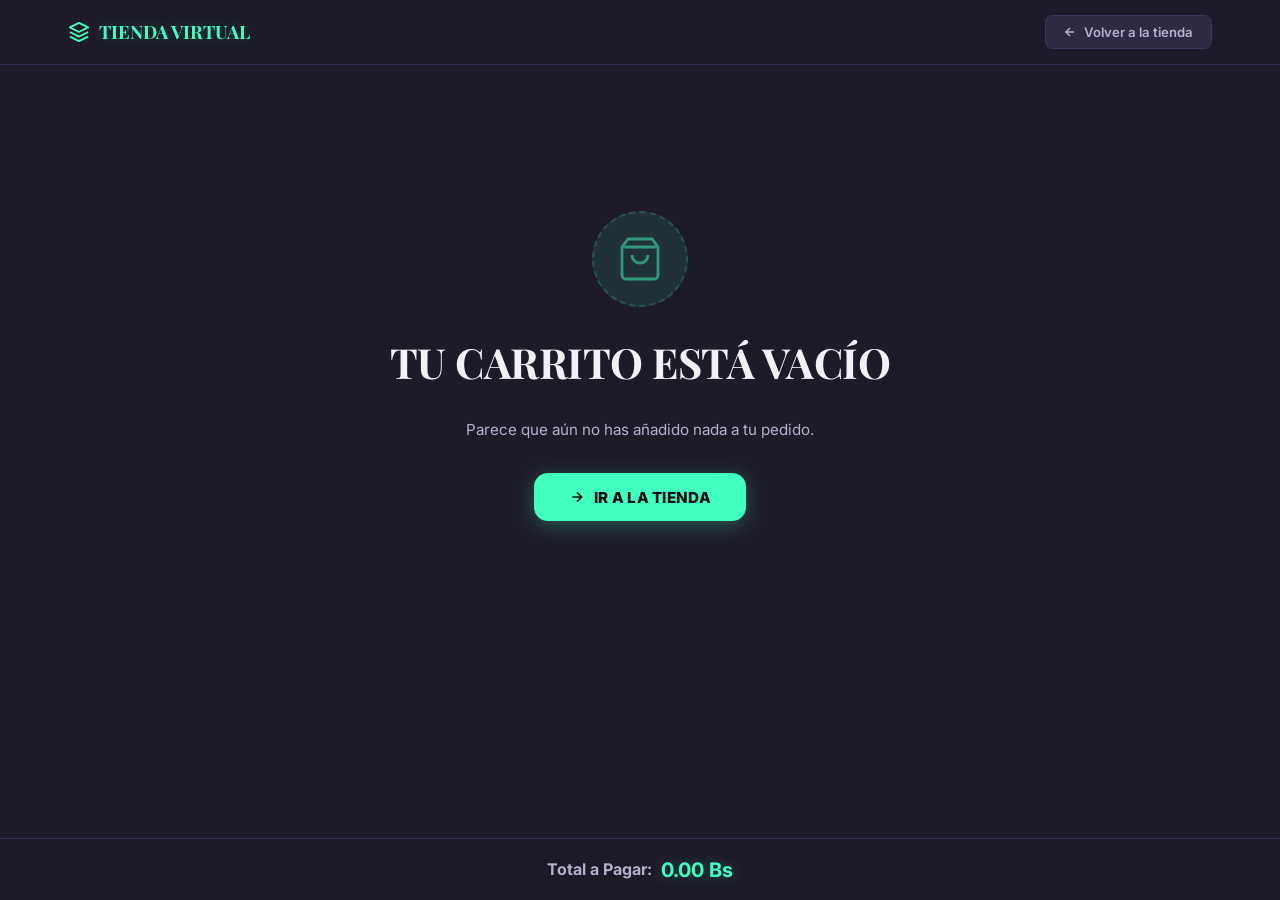
==== commit b9837510: "Add files via upload" ====
--- a/carrito.html
+++ b/carrito.html
@@ -419,6 +419,91 @@
         font-weight: 700;
         color: var(--accent);
         text-shadow: 0 0 16px var(--accent-glow);
+      }
+
+      /* ═══════════════════════════════════════════════
+       ESTADO VACÍO — PANTALLA COMPLETA
+    ═══════════════════════════════════════════════ */
+      .vacio-hero {
+        display: none;
+        flex-direction: column;
+        align-items: center;
+        justify-content: center;
+        gap: 1.4rem;
+        min-height: 58vh;
+        text-align: center;
+        padding: 3rem 2rem;
+        grid-column: 1 / -1;
+      }
+      .vacio-hero.visible { display: flex; }
+
+      .vacio-icono {
+        width: 96px; height: 96px;
+        background: var(--accent-dim);
+        border: 2px dashed rgba(64,255,191,.35);
+        border-radius: 50%;
+        display: grid; place-items: center;
+        opacity: .55;
+      }
+
+      .vacio-titulo {
+        font-family: 'Playfair Display', serif;
+        font-size: clamp(1.8rem, 4vw, 2.6rem);
+        font-weight: 700;
+        color: var(--text);
+        letter-spacing: -.5px;
+      }
+
+      .vacio-sub {
+        font-size: .95rem;
+        color: var(--text-muted);
+        max-width: 360px;
+      }
+
+      .btn-ir-tienda {
+        display: inline-flex;
+        align-items: center;
+        gap: .55rem;
+        padding: .9rem 2.2rem;
+        background: var(--accent);
+        border: none;
+        border-radius: var(--r-md);
+        color: #0d0c18;
+        font-size: .95rem;
+        font-weight: 800;
+        letter-spacing: .3px;
+        transition: var(--t);
+        box-shadow: 0 4px 20px var(--accent-glow);
+        margin-top: .5rem;
+      }
+      .btn-ir-tienda:hover {
+        background: #62ffe8;
+        box-shadow: 0 6px 28px rgba(64,255,191,.5);
+        transform: translateY(-2px);
+      }
+      .btn-ir-tienda:active { transform: scale(.97); }
+
+      /* ── Footer total fijo ── */
+      .footer-total {
+        position: fixed;
+        bottom: 0; left: 0; right: 0;
+        background: rgba(30,27,41,.95);
+        backdrop-filter: blur(14px);
+        border-top: 1px solid var(--border);
+        padding: .9rem 1.75rem;
+        display: flex;
+        align-items: center;
+        justify-content: center;
+        gap: .6rem;
+        z-index: 40;
+        font-size: 1rem;
+        font-weight: 700;
+        color: var(--text-muted);
+      }
+      .footer-total span {
+        color: var(--accent);
+        font-size: 1.25rem;
+        text-shadow: 0 0 14px var(--accent-glow);
       }
 
       /* ═══════════════════════════════════════════════
@@ -866,7 +951,28 @@
     </header>
 
     <!-- ════════════════ LAYOUT ════════════════ -->
-    <div class="page-wrapper">
+    <div class="page-wrapper" id="page-wrapper">
+
+      <!-- ══════ ESTADO VACÍO (pantalla completa) ══════ -->
+      <div class="vacio-hero" id="vacio-hero">
+        <div class="vacio-icono">
+          <svg width="48" height="48" viewBox="0 0 24 24" fill="none"
+               stroke="#40ffbf" stroke-width="1.4">
+            <path d="M6 2L3 6v14a2 2 0 002 2h14a2 2 0 002-2V6l-3-4z"/>
+            <line x1="3" y1="6" x2="21" y2="6"/>
+            <path d="M16 10a4 4 0 01-8 0"/>
+          </svg>
+        </div>
+        <h1 class="vacio-titulo">TU CARRITO ESTÁ VACÍO</h1>
+        <p class="vacio-sub">Parece que aún no has añadido nada a tu pedido.</p>
+        <button class="btn-ir-tienda" onclick="seguirPidiendo()">
+          <svg width="16" height="16" viewBox="0 0 24 24" fill="none"
+               stroke="currentColor" stroke-width="2.5">
+            <path d="M5 12h14M12 5l7 7-7 7"/>
+          </svg>
+          IR A LA TIENDA
+        </button>
+      </div>
       <!-- ══════ COLUMNA IZQUIERDA ══════ -->
       <section class="col-carrito">
         <div class="col-header">
@@ -1167,6 +1273,11 @@
     </div>
     <!-- /page-wrapper -->
 
+    <!-- ════════════════ FOOTER TOTAL FIJO ════════════════ -->
+    <div class="footer-total" id="footer-total">
+      Total a Pagar: <span id="footer-total-val">0.00 Bs</span>
+    </div>
+
     <!-- ════════════════ MODAL PAGO RECIBIDO ════════════════ -->
     <div class="pago-overlay" id="pago-overlay">
       <div class="pago-modal">
@@ -1206,52 +1317,34 @@
       const ENVIO_FIJO = 15; // Bs
       const IMP_TASA = 0.13; // 13 %
 
-      let productos = [
-        {
-          id: 1,
-          nombre: "Carbón en Gangocho Vegetal",
-          categoria: "Gangocho · Vegetal",
-          precio: 110,
-          qty: 1,
-          img: "img/carbon_vegetal_gangocho.png",
-          imgFallback:
-            "https://placehold.co/90x90/262336/40ffbf?text=C.Vegetal",
-        },
-        {
-          id: 2,
-          nombre: "Carbón en Gangocho Ecológico",
-          categoria: "Gangocho · Ecológico",
-          precio: 120,
-          qty: 2,
-          img: "img/gangocho_ecologico.png",
-          imgFallback: "https://placehold.co/90x90/262336/40ffbf?text=C.Eco",
-        },
-        {
-          id: 3,
-          nombre: "Papel Mediano Vegetal",
-          categoria: "Papel · Vegetal",
-          precio: 20,
-          qty: 1,
-          img: "img/carbon_papel_vegetal.png",
-          imgFallback: "https://placehold.co/90x90/262336/40ffbf?text=Papel",
-        },
-      ];
+      let productos = [];
 
       /* ─── RENDER COMPLETO ─── */
       function render() {
-        const lista = document.getElementById("item-list");
-        const vacio = document.getElementById("carrito-vacio");
-        const resumen = document.getElementById("resumen-card");
+        const lista    = document.getElementById("item-list");
+        const vacio    = document.getElementById("carrito-vacio");
+        const vacioHero = document.getElementById("vacio-hero");
+        const resumen  = document.getElementById("resumen-card");
+        const colLeft  = document.querySelector(".col-carrito");
+        const colRight = document.querySelector(".col-checkout");
 
         lista.innerHTML = "";
 
         if (productos.length === 0) {
-          vacio.classList.add("visible");
+          // Mostrar pantalla vacía central
+          vacioHero.classList.add("visible");
+          vacio.classList.remove("visible");
           resumen.style.display = "none";
+          colLeft.style.display  = "none";
+          colRight.style.display = "none";
           actualizarTotales();
           return;
         }
 
+        // Ocultar pantalla vacía, mostrar columnas
+        vacioHero.classList.remove("visible");
+        colLeft.style.display  = "";
+        colRight.style.display = "";
         vacio.classList.remove("visible");
         resumen.style.display = "";
 
@@ -1299,25 +1392,23 @@
 
       /* ─── CALCULAR Y MOSTRAR TOTALES ─── */
       function actualizarTotales() {
-        const subtotal = productos.reduce((s, p) => s + p.precio * p.qty, 0);
-        const envio = productos.length > 0 ? ENVIO_FIJO : 0;
-        const impuestos = subtotal * IMP_TASA;
-        const total = subtotal + envio;
+        const subtotal   = productos.reduce((s, p) => s + p.precio * p.qty, 0);
+        const envio      = productos.length > 0 ? ENVIO_FIJO : 0;
+        const total      = subtotal + envio;
         const totalItems = productos.reduce((s, p) => s + p.qty, 0);
 
-        // Resumen textual
         document.getElementById("resumen-cantidad").textContent =
           totalItems === 0
             ? "Tu carrito está vacío"
             : `${totalItems} artículo${totalItems !== 1 ? "s" : ""} en tu pedido`;
 
-        set("val-subtotal", `${subtotal.toFixed(0)} Bs`);
-        set("val-envio", `${envio.toFixed(0)} Bs`);
-        set("val-total", `${total.toFixed(2)} Bs`);
-        set("qr-total", `${total.toFixed(2)} Bs`);
-        set("transfer-total", `${total.toFixed(2)} Bs`);
-
-        // Habilitar / deshabilitar botones de confirmar pago
+        set("val-subtotal",    `${subtotal.toFixed(0)} Bs`);
+        set("val-envio",       `${envio.toFixed(0)} Bs`);
+        set("val-total",       `${total.toFixed(2)} Bs`);
+        set("qr-total",        `${total.toFixed(2)} Bs`);
+        set("transfer-total",  `${total.toFixed(2)} Bs`);
+        set("footer-total-val",`${total.toFixed(2)} Bs`);
+
         const disabled = productos.length === 0;
         ["btn-confirmar-qr", "btn-confirmar-transfer"].forEach((id) => {
           const btn = document.getElementById(id);
